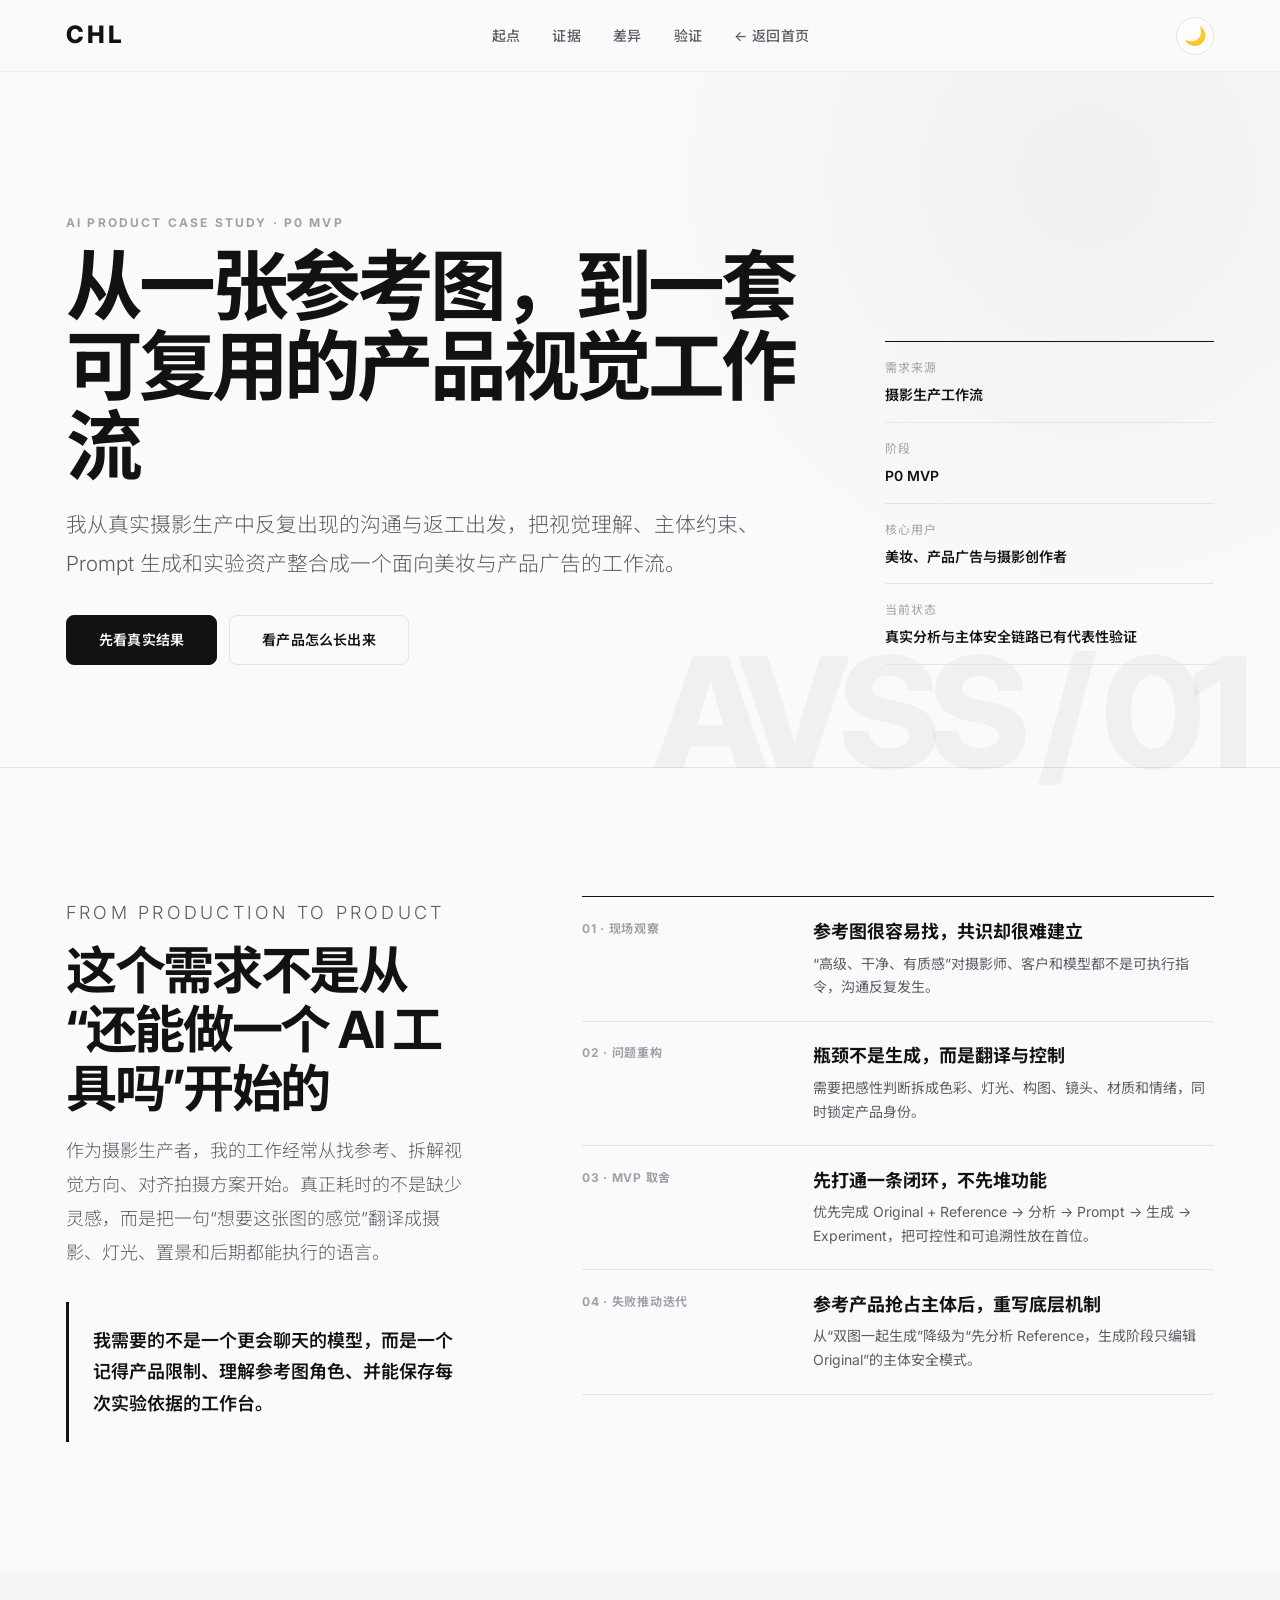
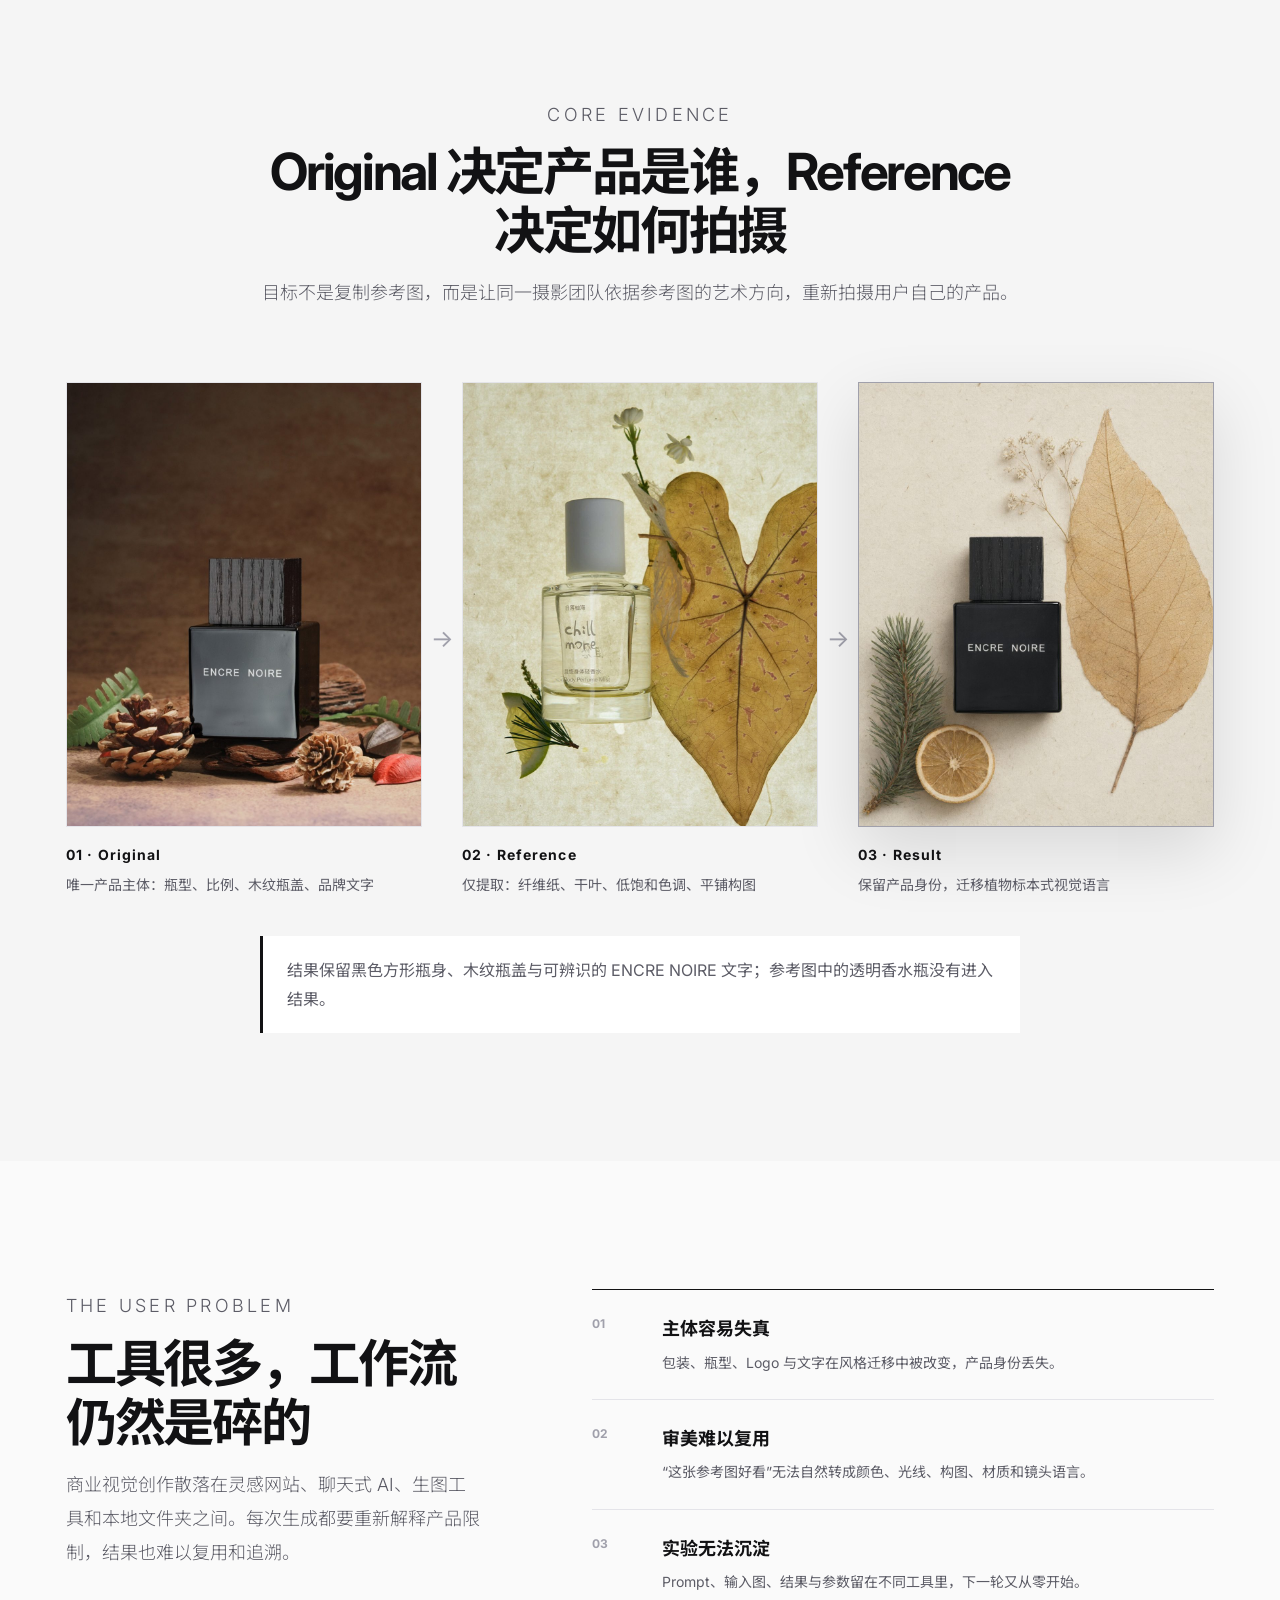
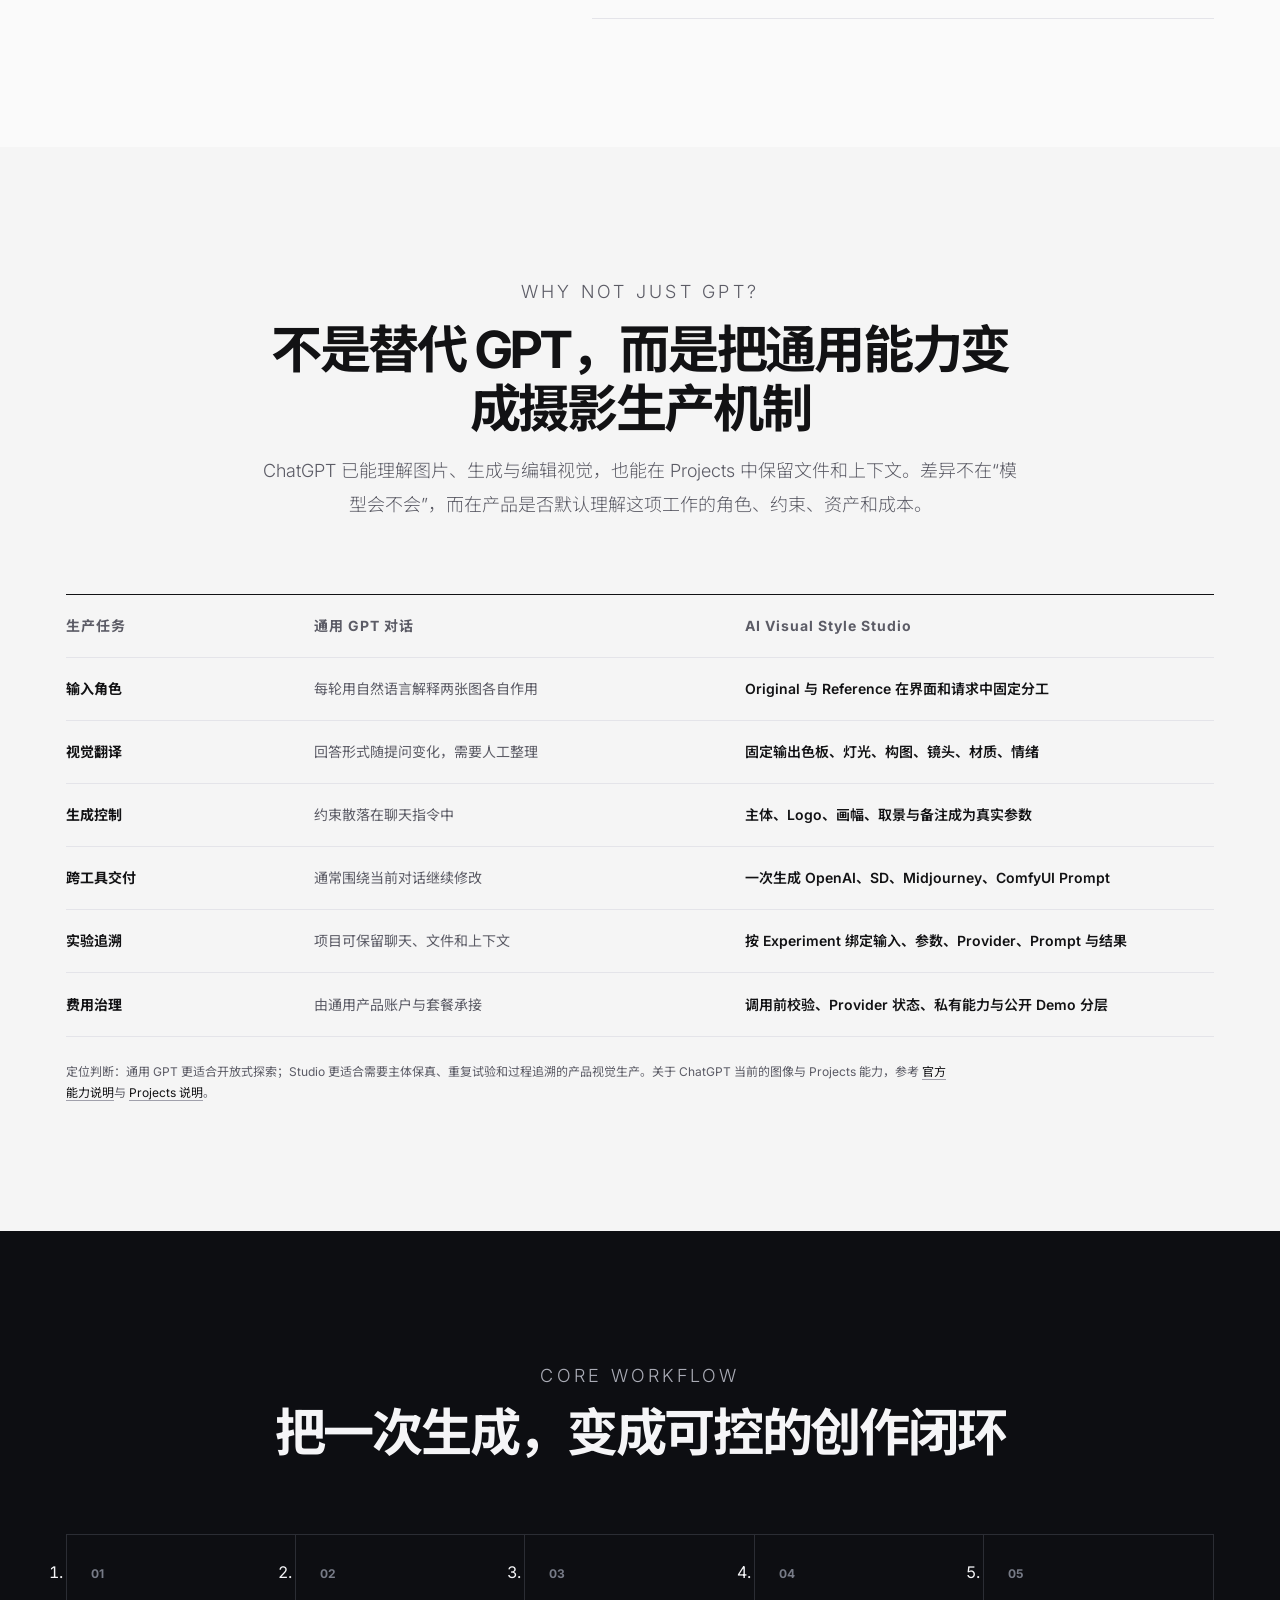
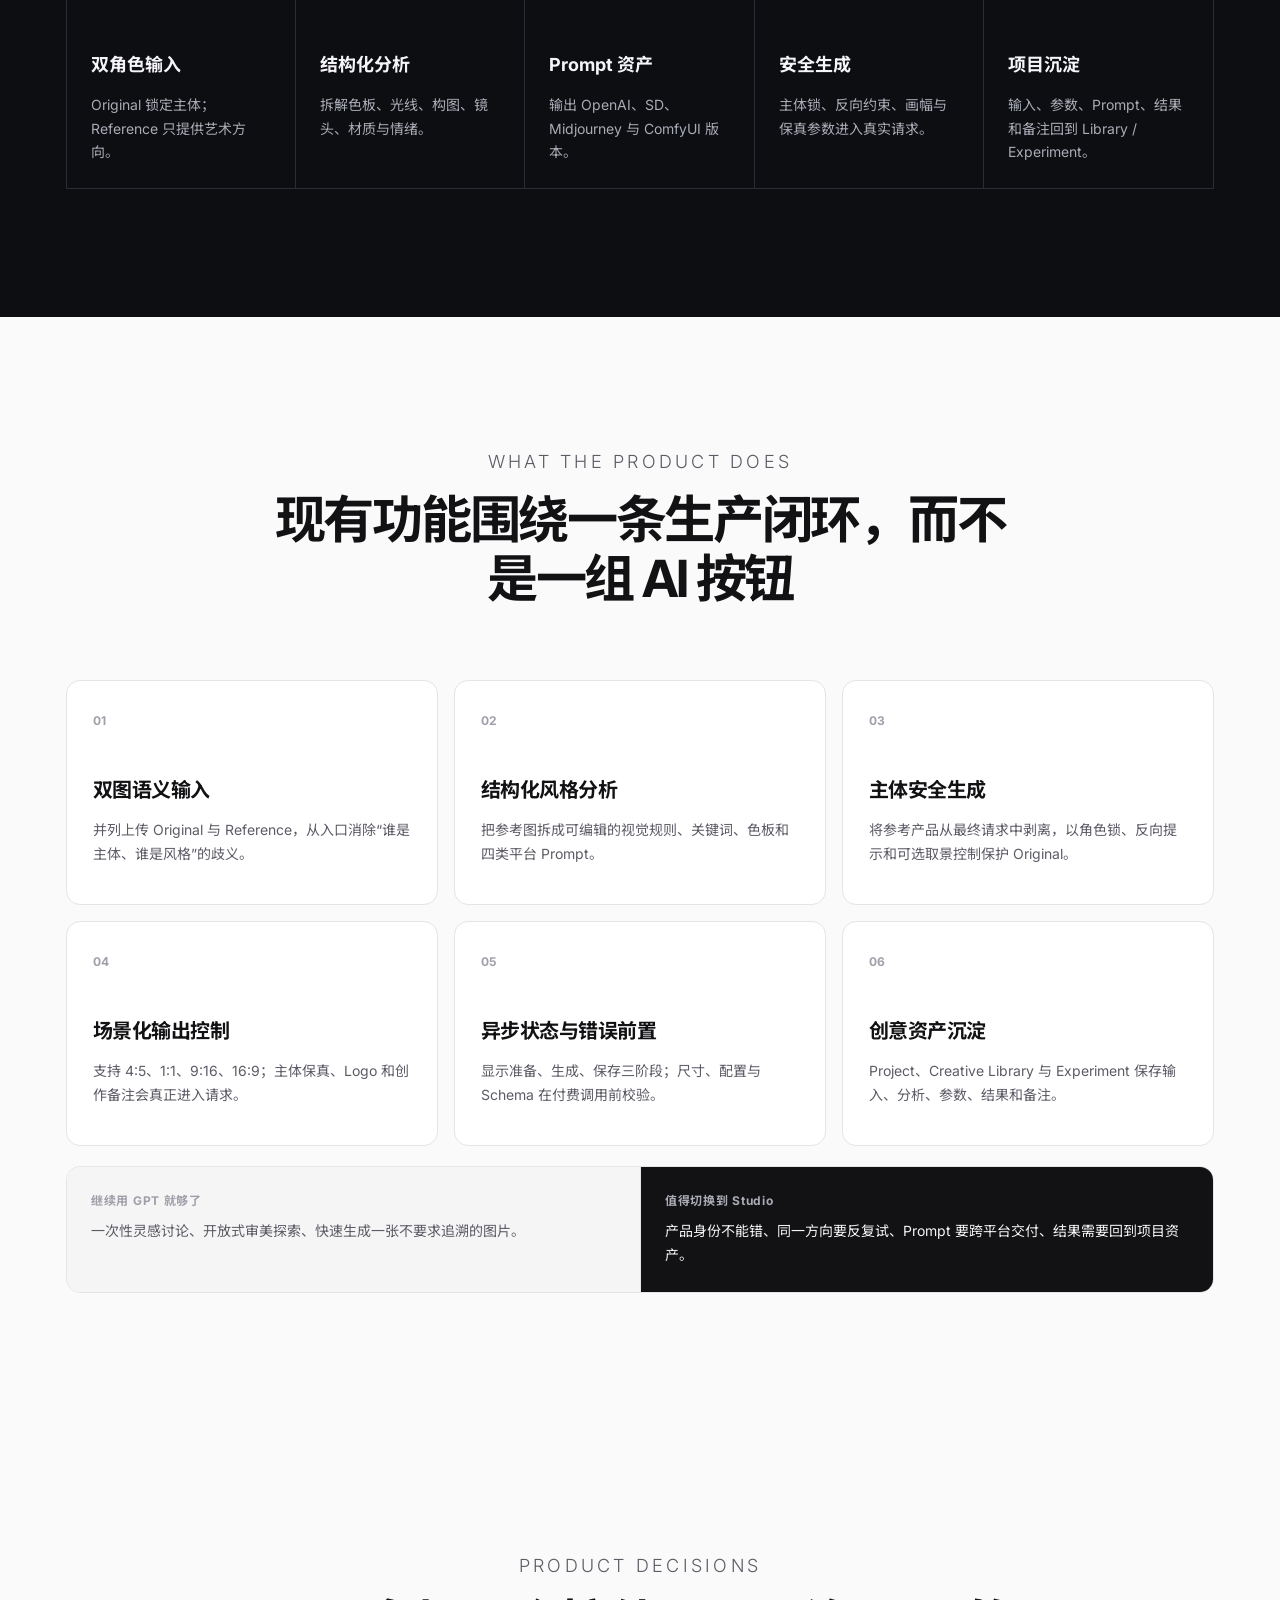
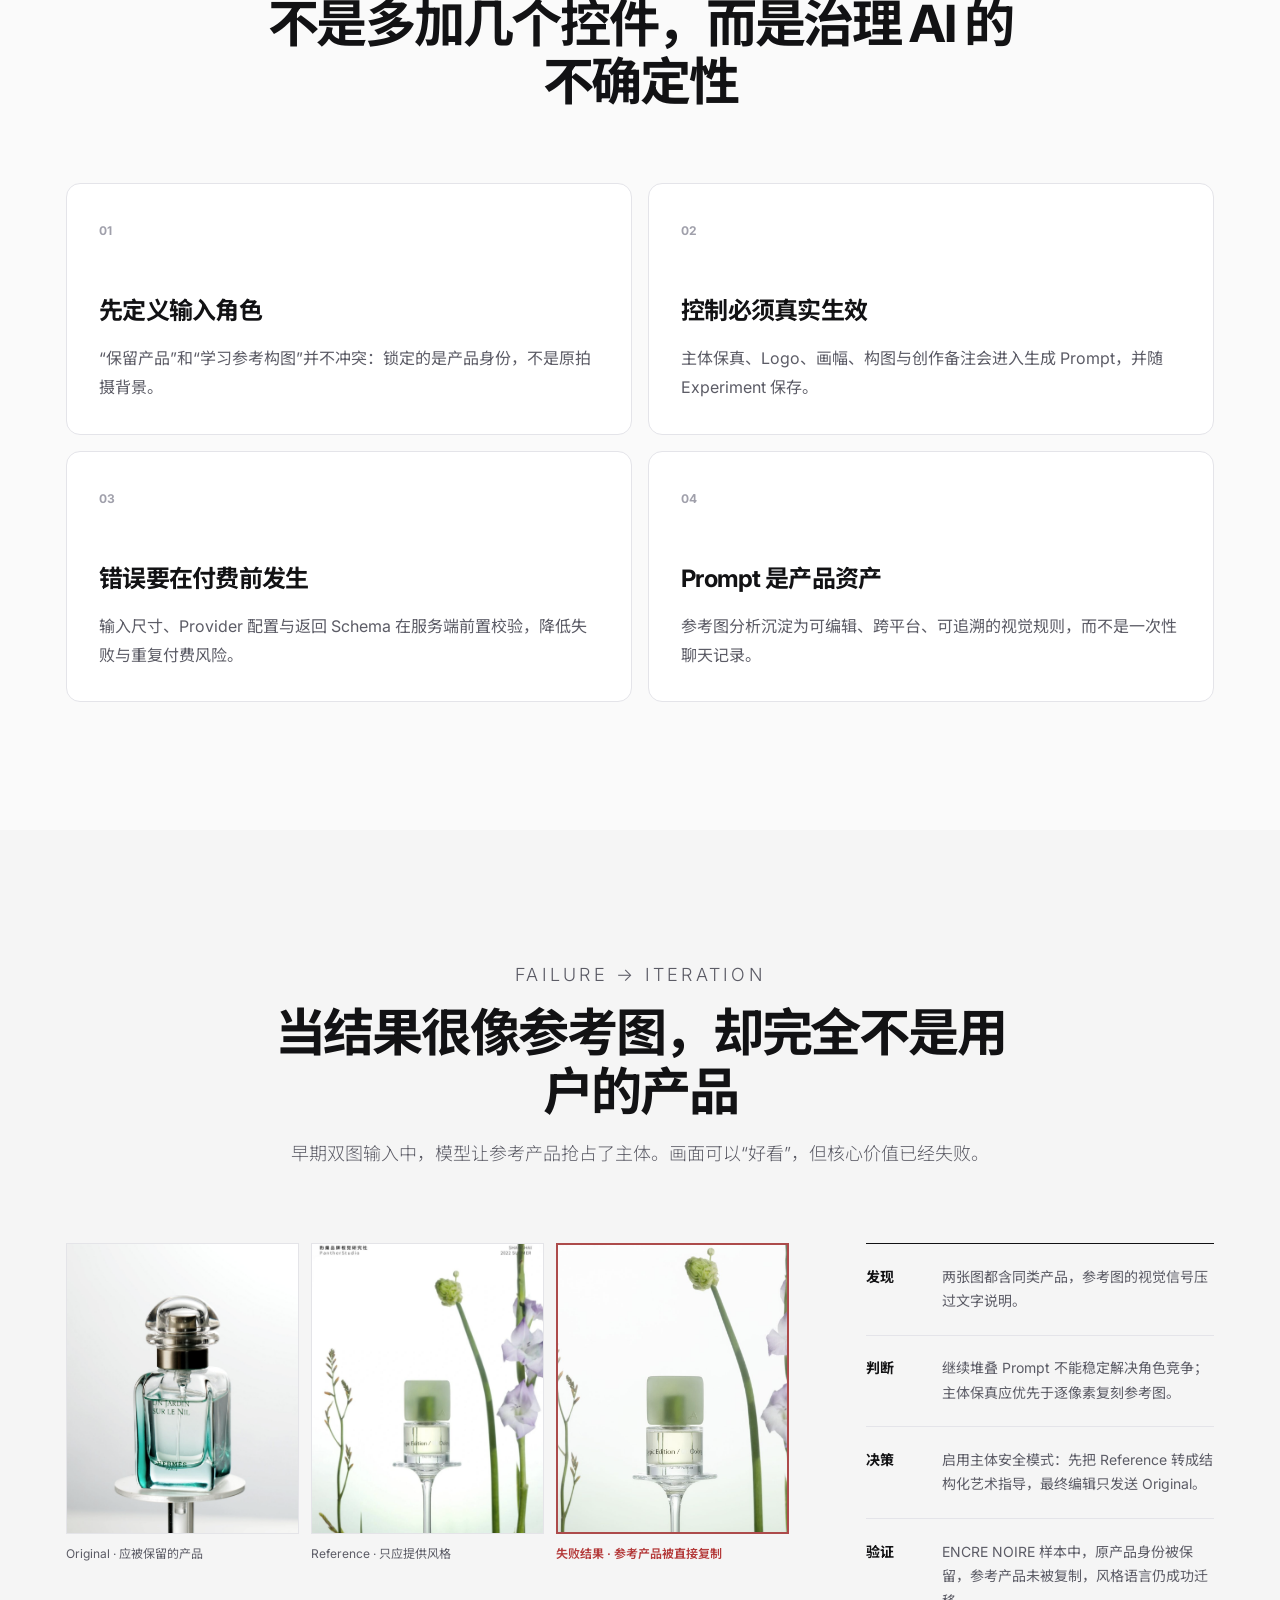
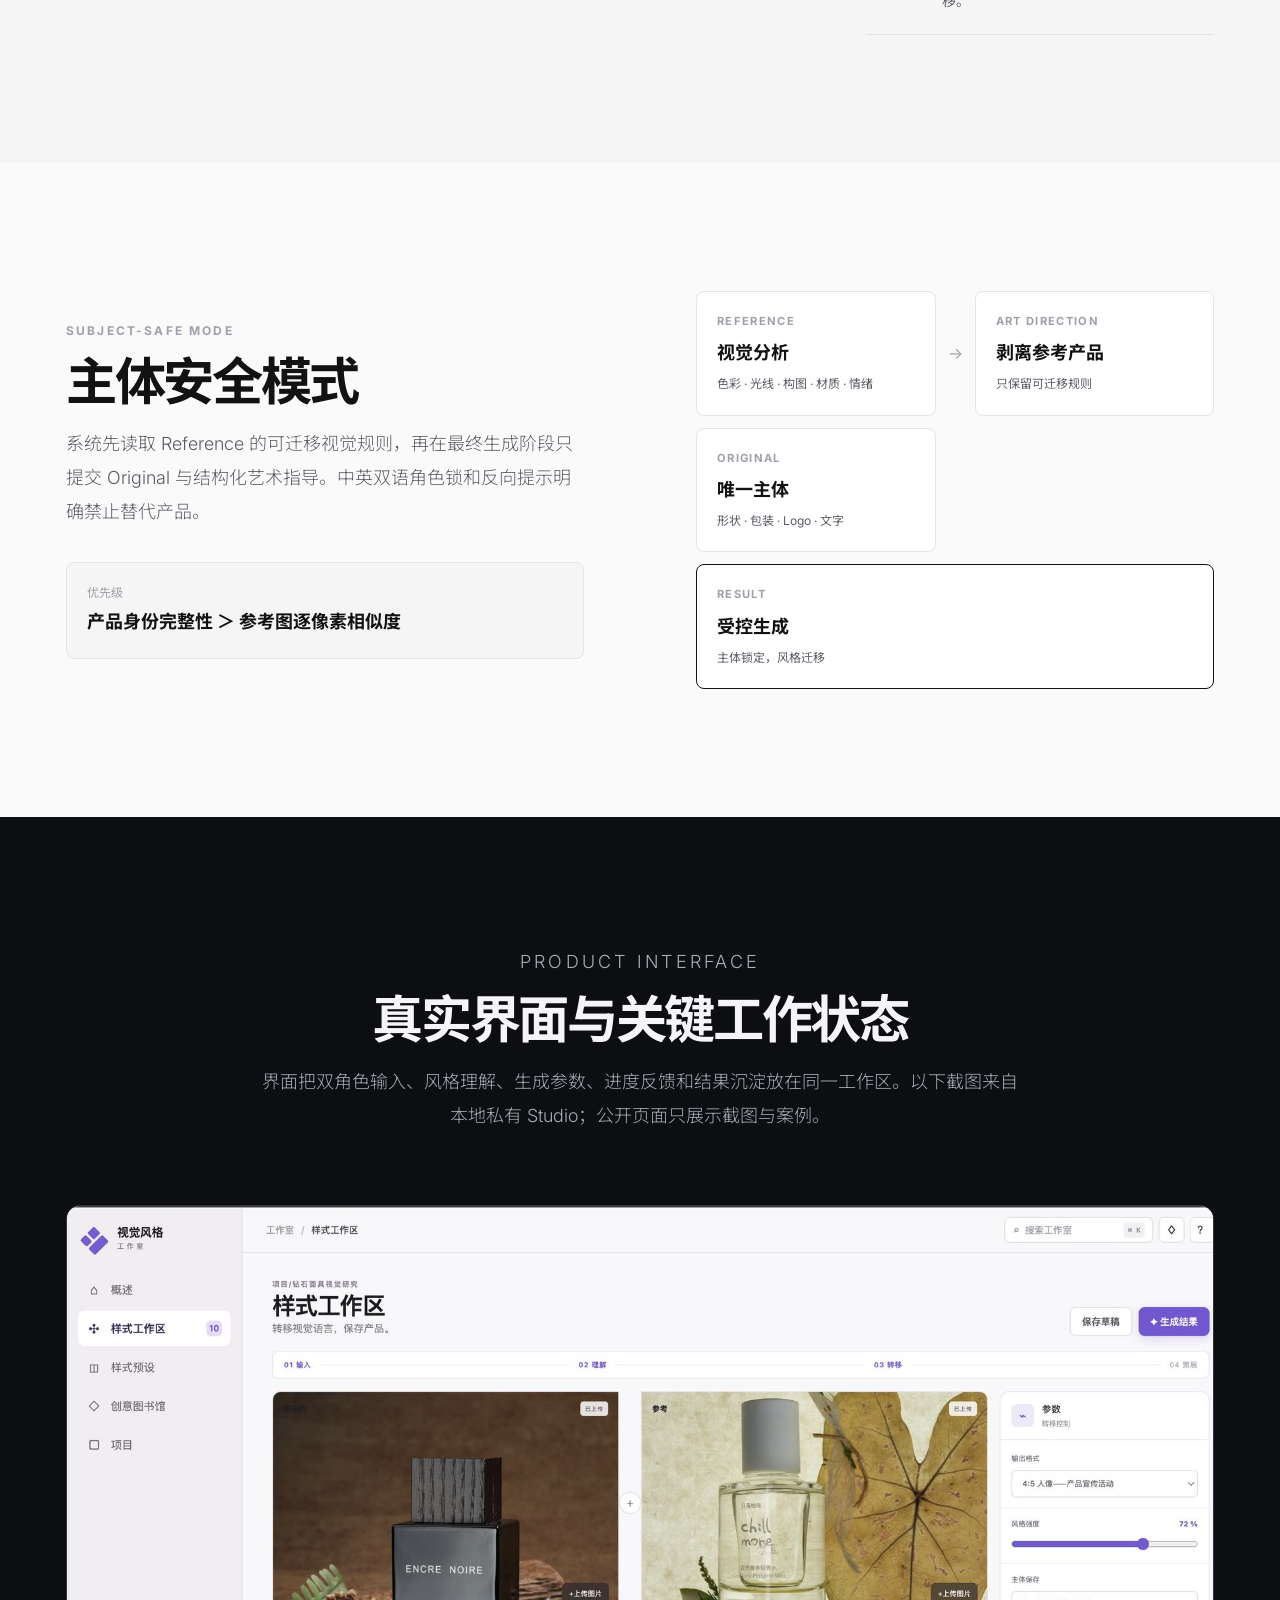
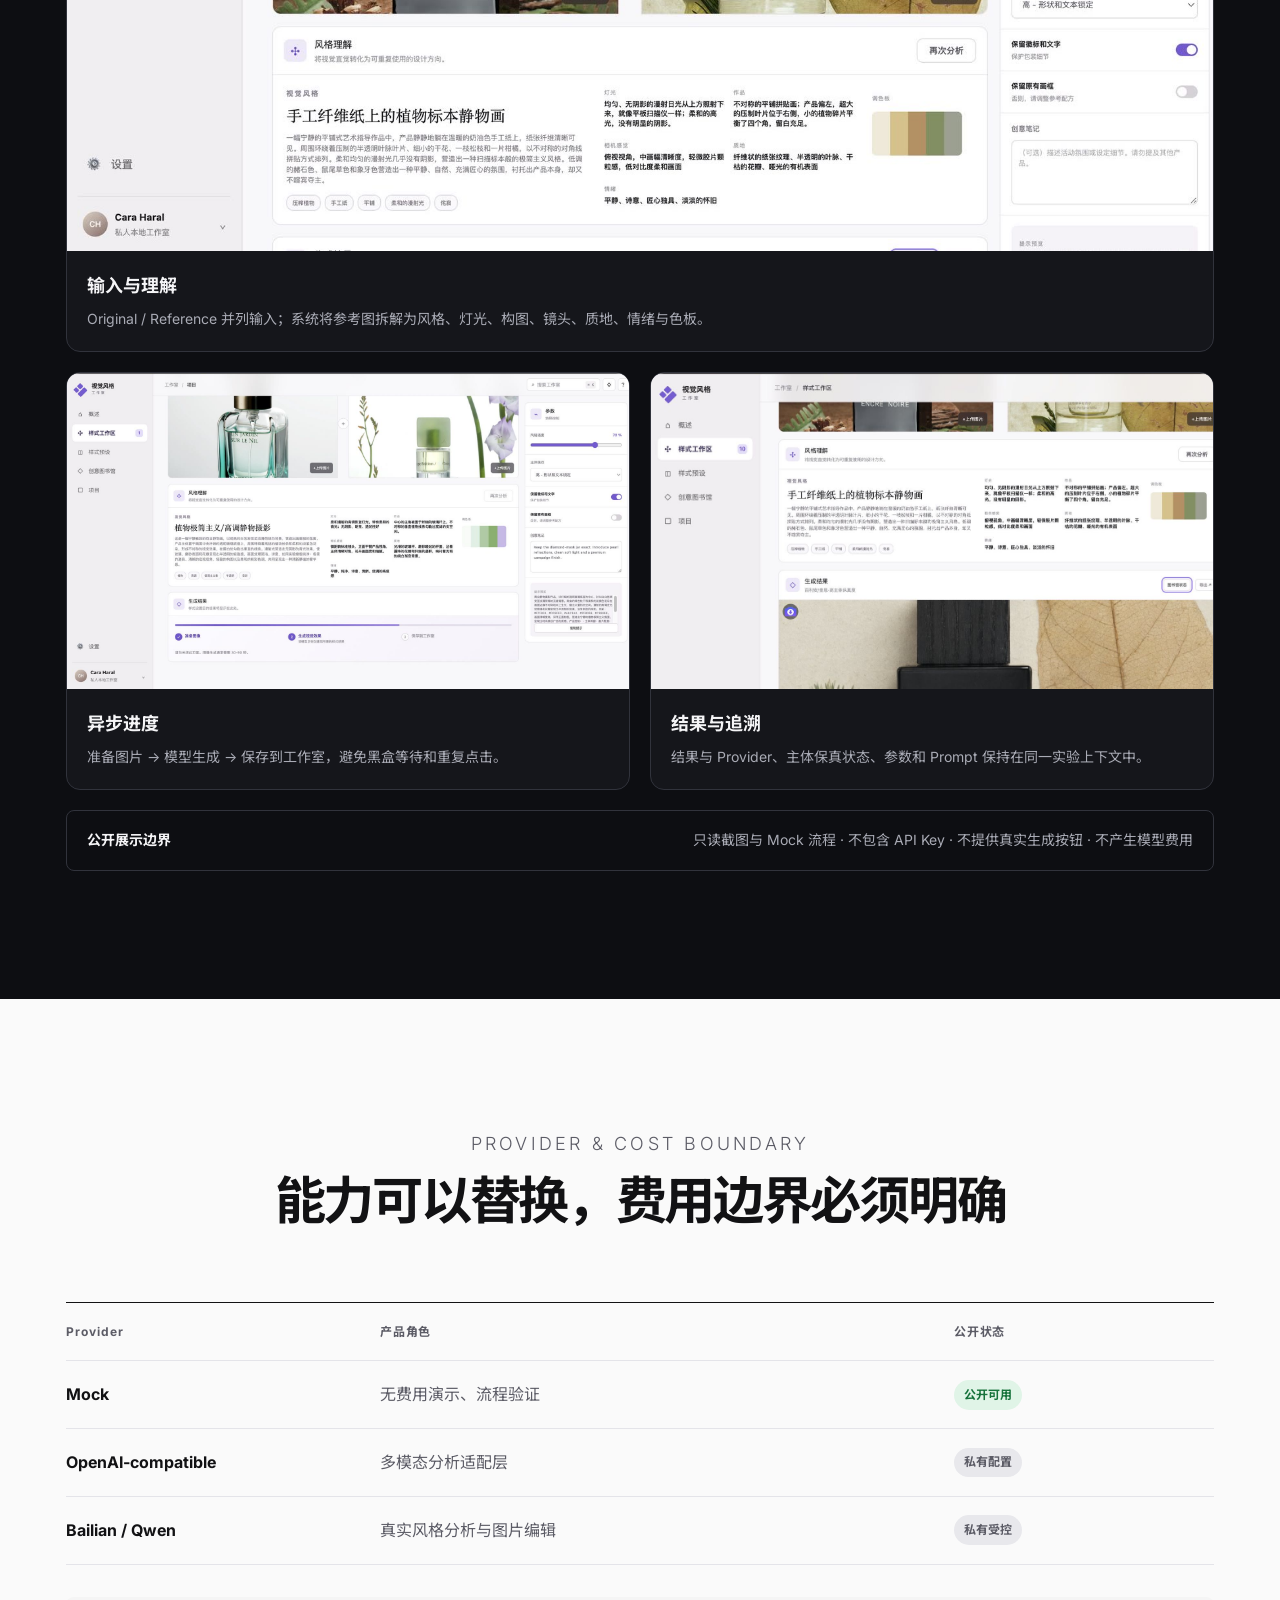
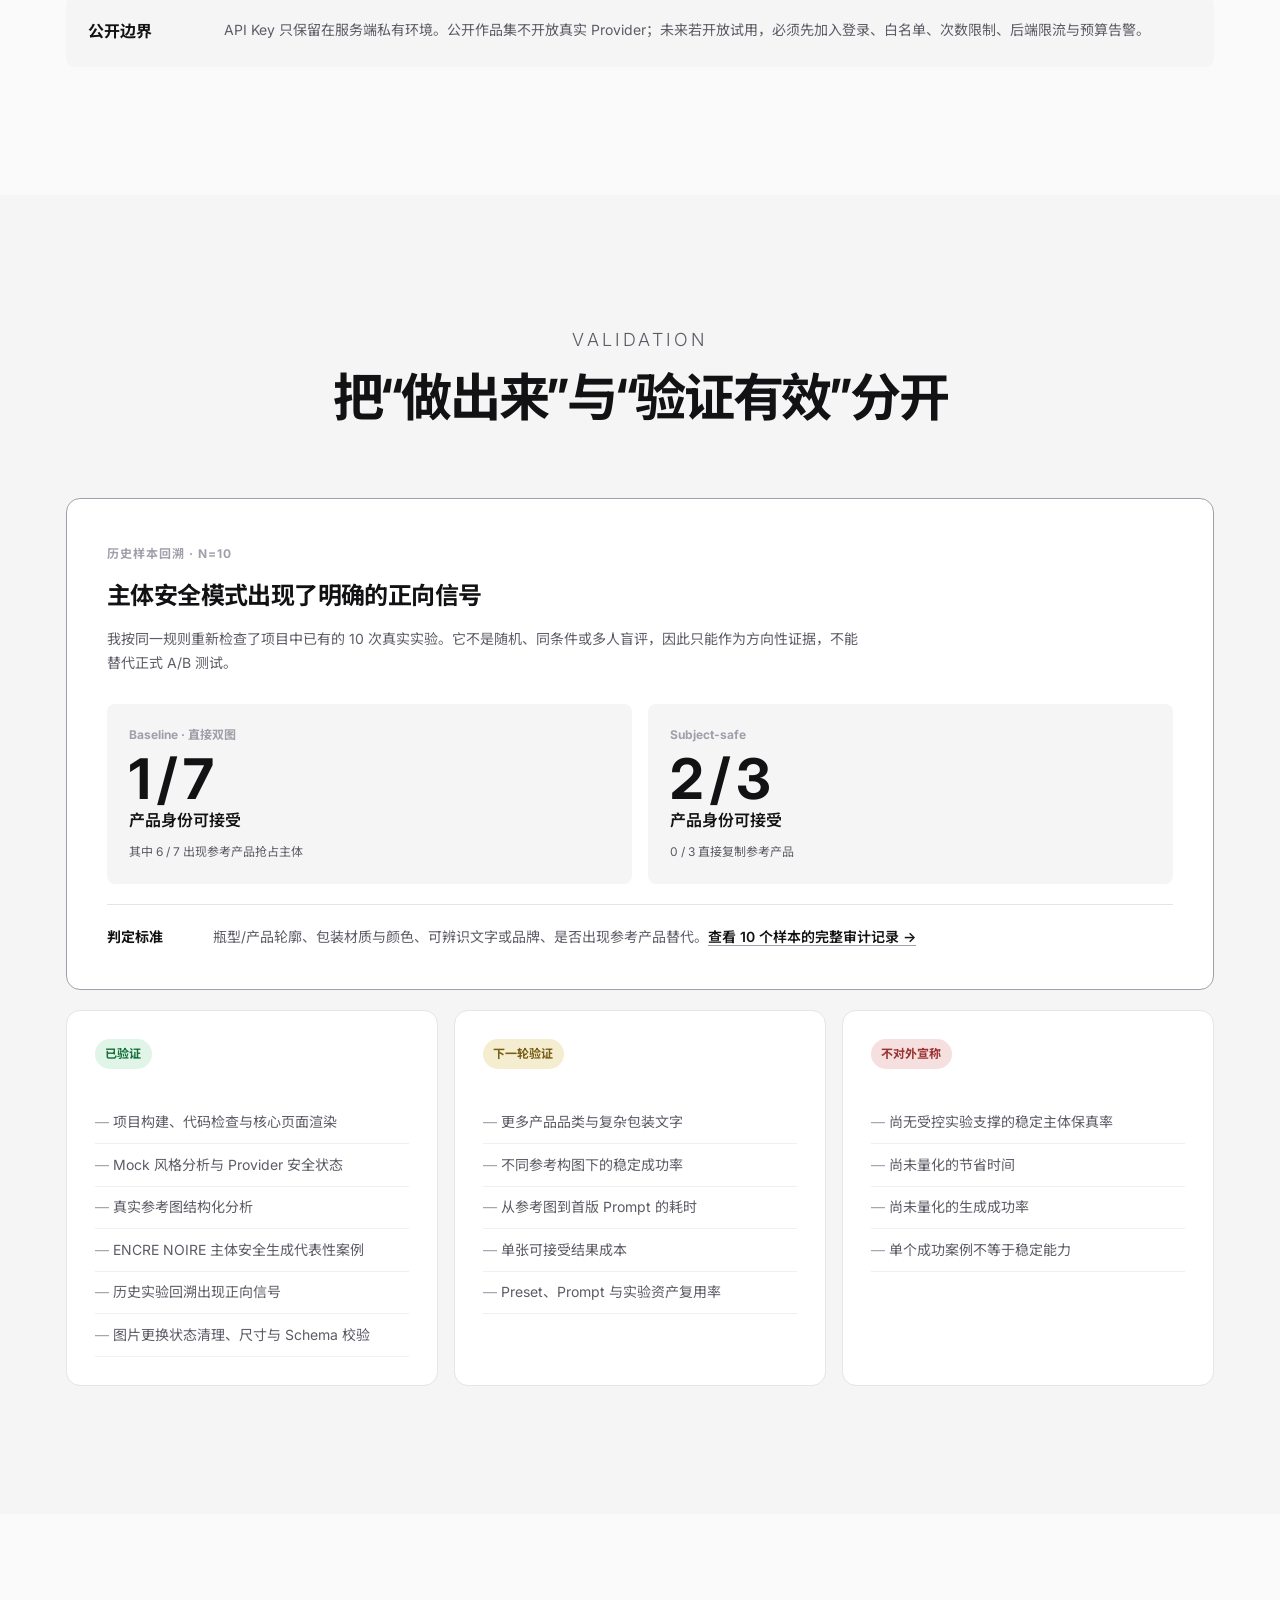
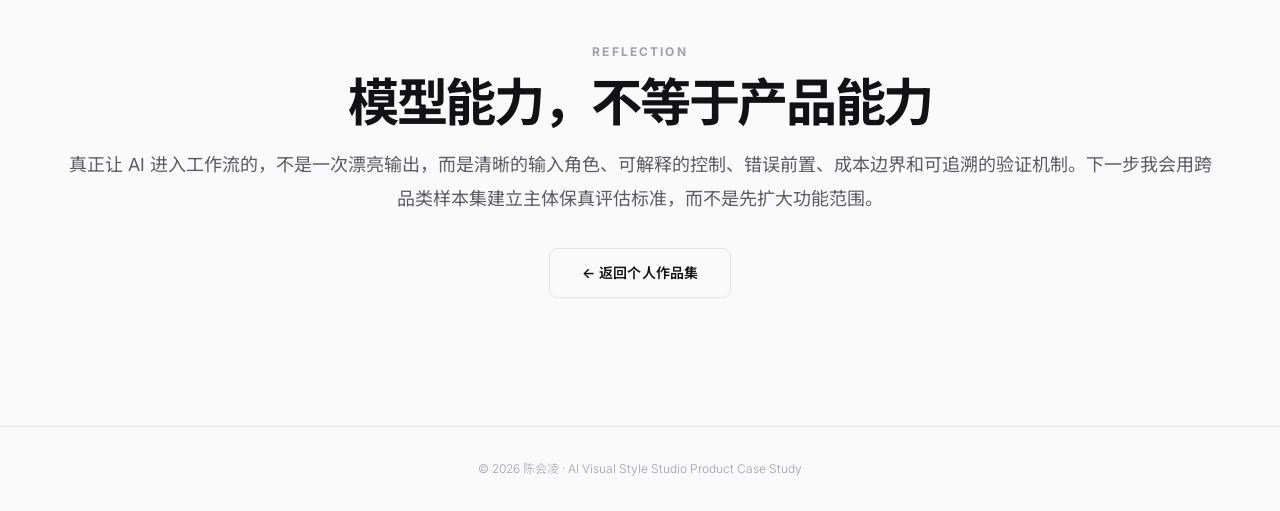
==== ai-visual-style-studio/index.html @ d554b6f3 "添加 AI Visual Style Studio 产品案例" ====
<!DOCTYPE html>
<html lang="zh-CN">
<head>
  <meta charset="UTF-8">
  <meta name="viewport" content="width=device-width, initial-scale=1.0">
  <meta name="description" content="AI Visual Style Studio 产品 Case Study：将参考图灵感转化为可控、可复用的商业产品视觉工作流。">
  <meta name="author" content="陈会凌">
  <meta property="og:title" content="AI Visual Style Studio｜产品 Case Study">
  <meta property="og:description" content="从真实失败样本出发，设计主体安全、Provider 适配与成本可控的 AI 商业视觉工作流。">
  <meta property="og:type" content="article">
  <title>AI Visual Style Studio｜产品 Case Study</title>
  <link rel="preconnect" href="https://fonts.googleapis.com">
  <link rel="preconnect" href="https://fonts.gstatic.com" crossorigin>
  <link href="https://fonts.googleapis.com/css2?family=Inter:wght@300;400;500;600;700;800&family=Noto+Sans+SC:wght@300;400;500;700&display=swap" rel="stylesheet">
  <link rel="stylesheet" href="../css/style.css">
  <link rel="stylesheet" href="../css/case-study.css">
</head>
<body class="case-page">
  <header class="header" id="header">
    <nav class="nav container">
      <a href="https://caraharal.github.io/portfolio/" class="nav__logo" aria-label="返回线上作品集首页">CHL</a>
      <ul class="nav__links case-nav__links" id="nav-links">
        <li><a href="#origin" class="nav__link">起点</a></li>
        <li><a href="#evidence" class="nav__link">证据</a></li>
        <li><a href="#positioning" class="nav__link">差异</a></li>
        <li><a href="#validation" class="nav__link">验证</a></li>
        <li><a href="https://caraharal.github.io/portfolio/" class="nav__link">← 返回首页</a></li>
      </ul>
      <div class="nav__actions">
        <button class="theme-toggle" id="theme-toggle" aria-label="切换暗色模式" title="切换主题">
          <span class="theme-toggle__icon theme-toggle__icon--sun">☀️</span>
          <span class="theme-toggle__icon theme-toggle__icon--moon">🌙</span>
        </button>
        <button class="nav__hamburger" id="hamburger" aria-label="菜单" aria-expanded="false">
          <span class="nav__hamburger-bar"></span>
          <span class="nav__hamburger-bar"></span>
          <span class="nav__hamburger-bar"></span>
        </button>
      </div>
    </nav>
  </header>

  <main>
    <section class="case-hero" id="overview">
      <div class="container case-hero__grid">
        <div class="case-hero__copy">
          <p class="case-eyebrow">AI PRODUCT CASE STUDY · P0 MVP</p>
          <h1>从一张参考图，到一套可复用的产品视觉工作流</h1>
          <p class="case-hero__lead">我从真实摄影生产中反复出现的沟通与返工出发，把视觉理解、主体约束、Prompt 生成和实验资产整合成一个面向美妆与产品广告的工作流。</p>
          <div class="case-hero__actions">
            <a class="btn btn--primary" href="#evidence">先看真实结果</a>
            <a class="btn btn--outline" href="#origin">看产品怎么长出来</a>
          </div>
        </div>
        <aside class="case-meta" aria-label="项目概览">
          <div><span>需求来源</span><strong>摄影生产工作流</strong></div>
          <div><span>阶段</span><strong>P0 MVP</strong></div>
          <div><span>核心用户</span><strong>美妆、产品广告与摄影创作者</strong></div>
          <div><span>当前状态</span><strong>真实分析与主体安全链路已有代表性验证</strong></div>
        </aside>
      </div>
    </section>

    <section class="case-section" id="origin">
      <div class="container origin-layout">
        <div class="case-heading case-heading--left">
          <p class="case-eyebrow">FROM PRODUCTION TO PRODUCT</p>
          <h2>这个需求不是从“还能做一个 AI 工具吗”开始的</h2>
          <p>作为摄影生产者，我的工作经常从找参考、拆解视觉方向、对齐拍摄方案开始。真正耗时的不是缺少灵感，而是把一句“想要这张图的感觉”翻译成摄影、灯光、置景和后期都能执行的语言。</p>
          <blockquote>我需要的不是一个更会聊天的模型，而是一个记得产品限制、理解参考图角色、并能保存每次实验依据的工作台。</blockquote>
        </div>
        <ol class="origin-path" aria-label="从摄影生产问题到产品方案的决策路径">
          <li><span>01 · 现场观察</span><h3>参考图很容易找，共识却很难建立</h3><p>“高级、干净、有质感”对摄影师、客户和模型都不是可执行指令，沟通反复发生。</p></li>
          <li><span>02 · 问题重构</span><h3>瓶颈不是生成，而是翻译与控制</h3><p>需要把感性判断拆成色彩、灯光、构图、镜头、材质和情绪，同时锁定产品身份。</p></li>
          <li><span>03 · MVP 取舍</span><h3>先打通一条闭环，不先堆功能</h3><p>优先完成 Original + Reference → 分析 → Prompt → 生成 → Experiment，把可控性和可追溯性放在首位。</p></li>
          <li><span>04 · 失败推动迭代</span><h3>参考产品抢占主体后，重写底层机制</h3><p>从“双图一起生成”降级为“先分析 Reference，生成阶段只编辑 Original”的主体安全模式。</p></li>
        </ol>
      </div>
    </section>

    <section class="case-section case-section--paper" id="evidence">
      <div class="container">
        <div class="case-heading">
          <p class="case-eyebrow">CORE EVIDENCE</p>
          <h2>Original 决定产品是谁，Reference 决定如何拍摄</h2>
          <p>目标不是复制参考图，而是让同一摄影团队依据参考图的艺术方向，重新拍摄用户自己的产品。</p>
        </div>
        <div class="triptych" aria-label="ENCRE NOIRE 风格迁移三联对比">
          <figure class="triptych__item">
            <div class="triptych__image"><img src="../assets/images/case-study/encre-original.jpg" alt="Original：黑色方形 ENCRE NOIRE 香水瓶原始产品图"></div>
            <figcaption><b>01 · Original</b><span>唯一产品主体：瓶型、比例、木纹瓶盖、品牌文字</span></figcaption>
          </figure>
          <div class="triptych__arrow" aria-hidden="true">→</div>
          <figure class="triptych__item">
            <div class="triptych__image"><img src="../assets/images/case-study/encre-reference.jpg" alt="Reference：透明香水瓶与干叶组成的植物标本式参考图"></div>
            <figcaption><b>02 · Reference</b><span>仅提取：纤维纸、干叶、低饱和色调、平铺构图</span></figcaption>
          </figure>
          <div class="triptych__arrow" aria-hidden="true">→</div>
          <figure class="triptych__item triptych__item--result">
            <div class="triptych__image"><img src="../assets/images/case-study/encre-result.jpg" alt="Result：保留 ENCRE NOIRE 产品身份的植物标本风格结果"></div>
            <figcaption><b>03 · Result</b><span>保留产品身份，迁移植物标本式视觉语言</span></figcaption>
          </figure>
        </div>
        <p class="evidence-caption">结果保留黑色方形瓶身、木纹瓶盖与可辨识的 ENCRE NOIRE 文字；参考图中的透明香水瓶没有进入结果。</p>
      </div>
    </section>

    <section class="case-section" id="problem">
      <div class="container case-two-col">
        <div class="case-heading case-heading--left">
          <p class="case-eyebrow">THE USER PROBLEM</p>
          <h2>工具很多，工作流仍然是碎的</h2>
          <p>商业视觉创作散落在灵感网站、聊天式 AI、生图工具和本地文件夹之间。每次生成都要重新解释产品限制，结果也难以复用和追溯。</p>
        </div>
        <div class="problem-list">
          <article><span>01</span><div><h3>主体容易失真</h3><p>包装、瓶型、Logo 与文字在风格迁移中被改变，产品身份丢失。</p></div></article>
          <article><span>02</span><div><h3>审美难以复用</h3><p>“这张参考图好看”无法自然转成颜色、光线、构图、材质和镜头语言。</p></div></article>
          <article><span>03</span><div><h3>实验无法沉淀</h3><p>Prompt、输入图、结果与参数留在不同工具里，下一轮又从零开始。</p></div></article>
        </div>
      </div>
    </section>

    <section class="case-section case-section--paper" id="positioning">
      <div class="container">
        <div class="case-heading">
          <p class="case-eyebrow">WHY NOT JUST GPT?</p>
          <h2>不是替代 GPT，而是把通用能力变成摄影生产机制</h2>
          <p>ChatGPT 已能理解图片、生成与编辑视觉，也能在 Projects 中保留文件和上下文。差异不在“模型会不会”，而在产品是否默认理解这项工作的角色、约束、资产和成本。</p>
        </div>
        <div class="compare-table" role="table" aria-label="通用 GPT 与 AI Visual Style Studio 的工作流差异">
          <div class="compare-row compare-row--head" role="row"><span>生产任务</span><span>通用 GPT 对话</span><span>AI Visual Style Studio</span></div>
          <div class="compare-row" role="row"><strong>输入角色</strong><span>每轮用自然语言解释两张图各自作用</span><b>Original 与 Reference 在界面和请求中固定分工</b></div>
          <div class="compare-row" role="row"><strong>视觉翻译</strong><span>回答形式随提问变化，需要人工整理</span><b>固定输出色板、灯光、构图、镜头、材质、情绪</b></div>
          <div class="compare-row" role="row"><strong>生成控制</strong><span>约束散落在聊天指令中</span><b>主体、Logo、画幅、取景与备注成为真实参数</b></div>
          <div class="compare-row" role="row"><strong>跨工具交付</strong><span>通常围绕当前对话继续修改</span><b>一次生成 OpenAI、SD、Midjourney、ComfyUI Prompt</b></div>
          <div class="compare-row" role="row"><strong>实验追溯</strong><span>项目可保留聊天、文件和上下文</span><b>按 Experiment 绑定输入、参数、Provider、Prompt 与结果</b></div>
          <div class="compare-row" role="row"><strong>费用治理</strong><span>由通用产品账户与套餐承接</span><b>调用前校验、Provider 状态、私有能力与公开 Demo 分层</b></div>
        </div>
        <p class="compare-note">定位判断：通用 GPT 更适合开放式探索；Studio 更适合需要主体保真、重复试验和过程追溯的产品视觉生产。关于 ChatGPT 当前的图像与 Projects 能力，参考 <a href="https://help.openai.com/en/articles/9260256" target="_blank" rel="noopener noreferrer">官方能力说明</a>与 <a href="https://help.openai.com/en/articles/10169521-projects-in-chatgpt" target="_blank" rel="noopener noreferrer">Projects 说明</a>。</p>
      </div>
    </section>

    <section class="case-section case-section--dark" id="workflow">
      <div class="container">
        <div class="case-heading case-heading--light">
          <p class="case-eyebrow">CORE WORKFLOW</p>
          <h2>把一次生成，变成可控的创作闭环</h2>
        </div>
        <ol class="workflow" aria-label="核心产品工作流">
          <li><span>01</span><h3>双角色输入</h3><p>Original 锁定主体；Reference 只提供艺术方向。</p></li>
          <li><span>02</span><h3>结构化分析</h3><p>拆解色板、光线、构图、镜头、材质与情绪。</p></li>
          <li><span>03</span><h3>Prompt 资产</h3><p>输出 OpenAI、SD、Midjourney 与 ComfyUI 版本。</p></li>
          <li><span>04</span><h3>安全生成</h3><p>主体锁、反向约束、画幅与保真参数进入真实请求。</p></li>
          <li><span>05</span><h3>项目沉淀</h3><p>输入、参数、Prompt、结果和备注回到 Library / Experiment。</p></li>
        </ol>
      </div>
    </section>

    <section class="case-section" id="capabilities">
      <div class="container">
        <div class="case-heading">
          <p class="case-eyebrow">WHAT THE PRODUCT DOES</p>
          <h2>现有功能围绕一条生产闭环，而不是一组 AI 按钮</h2>
        </div>
        <div class="capability-grid">
          <article><span>01</span><h3>双图语义输入</h3><p>并列上传 Original 与 Reference，从入口消除“谁是主体、谁是风格”的歧义。</p></article>
          <article><span>02</span><h3>结构化风格分析</h3><p>把参考图拆成可编辑的视觉规则、关键词、色板和四类平台 Prompt。</p></article>
          <article><span>03</span><h3>主体安全生成</h3><p>将参考产品从最终请求中剥离，以角色锁、反向提示和可选取景控制保护 Original。</p></article>
          <article><span>04</span><h3>场景化输出控制</h3><p>支持 4:5、1:1、9:16、16:9；主体保真、Logo 和创作备注会真正进入请求。</p></article>
          <article><span>05</span><h3>异步状态与错误前置</h3><p>显示准备、生成、保存三阶段；尺寸、配置与 Schema 在付费调用前校验。</p></article>
          <article><span>06</span><h3>创意资产沉淀</h3><p>Project、Creative Library 与 Experiment 保存输入、分析、参数、结果和备注。</p></article>
        </div>
        <div class="switch-logic">
          <div><span>继续用 GPT 就够了</span><p>一次性灵感讨论、开放式审美探索、快速生成一张不要求追溯的图片。</p></div>
          <div class="switch-logic__focus"><span>值得切换到 Studio</span><p>产品身份不能错、同一方向要反复试、Prompt 要跨平台交付、结果需要回到项目资产。</p></div>
        </div>
      </div>
    </section>

    <section class="case-section" id="decisions">
      <div class="container">
        <div class="case-heading">
          <p class="case-eyebrow">PRODUCT DECISIONS</p>
          <h2>不是多加几个控件，而是治理 AI 的不确定性</h2>
        </div>
        <div class="decision-grid">
          <article><span class="decision-number">01</span><h3>先定义输入角色</h3><p>“保留产品”和“学习参考构图”并不冲突：锁定的是产品身份，不是原拍摄背景。</p></article>
          <article><span class="decision-number">02</span><h3>控制必须真实生效</h3><p>主体保真、Logo、画幅、构图与创作备注会进入生成 Prompt，并随 Experiment 保存。</p></article>
          <article><span class="decision-number">03</span><h3>错误要在付费前发生</h3><p>输入尺寸、Provider 配置与返回 Schema 在服务端前置校验，降低失败与重复付费风险。</p></article>
          <article><span class="decision-number">04</span><h3>Prompt 是产品资产</h3><p>参考图分析沉淀为可编辑、跨平台、可追溯的视觉规则，而不是一次性聊天记录。</p></article>
        </div>
      </div>
    </section>

    <section class="case-section case-section--paper" id="iteration">
      <div class="container">
        <div class="case-heading">
          <p class="case-eyebrow">FAILURE → ITERATION</p>
          <h2>当结果很像参考图，却完全不是用户的产品</h2>
          <p>早期双图输入中，模型让参考产品抢占了主体。画面可以“好看”，但核心价值已经失败。</p>
        </div>
        <div class="failure-layout">
          <div class="failure-visuals">
            <figure><img src="../assets/images/case-study/failure-original.jpg" alt="失败案例的 Original：爱马仕香水原图"><figcaption>Original · 应被保留的产品</figcaption></figure>
            <figure><img src="../assets/images/case-study/failure-reference.jpg" alt="失败案例的 Reference：绿色香水与花卉参考图"><figcaption>Reference · 只应提供风格</figcaption></figure>
            <figure class="failure-result"><img src="../assets/images/case-study/failure-result.jpg" alt="失败结果：模型直接复制了参考图中的绿色香水"><figcaption>失败结果 · 参考产品被直接复制</figcaption></figure>
          </div>
          <ol class="iteration-log">
            <li><span>发现</span><p>两张图都含同类产品，参考图的视觉信号压过文字说明。</p></li>
            <li><span>判断</span><p>继续堆叠 Prompt 不能稳定解决角色竞争；主体保真应优先于逐像素复刻参考图。</p></li>
            <li><span>决策</span><p>启用主体安全模式：先把 Reference 转成结构化艺术指导，最终编辑只发送 Original。</p></li>
            <li><span>验证</span><p>ENCRE NOIRE 样本中，原产品身份被保留，参考产品未被复制，风格语言仍成功迁移。</p></li>
          </ol>
        </div>
      </div>
    </section>

    <section class="case-section" id="safety">
      <div class="container case-two-col case-two-col--balanced">
        <div>
          <p class="case-eyebrow">SUBJECT-SAFE MODE</p>
          <h2 class="case-inline-title">主体安全模式</h2>
          <p class="case-copy">系统先读取 Reference 的可迁移视觉规则，再在最终生成阶段只提交 Original 与结构化艺术指导。中英双语角色锁和反向提示明确禁止替代产品。</p>
          <div class="safety-principle"><span>优先级</span><strong>产品身份完整性 ＞ 参考图逐像素相似度</strong></div>
        </div>
        <div class="safe-flow" aria-label="主体安全模式流程">
          <div><small>REFERENCE</small><strong>视觉分析</strong><p>色彩 · 光线 · 构图 · 材质 · 情绪</p></div>
          <span>→</span>
          <div><small>ART DIRECTION</small><strong>剥离参考产品</strong><p>只保留可迁移规则</p></div>
          <span>＋</span>
          <div><small>ORIGINAL</small><strong>唯一主体</strong><p>形状 · 包装 · Logo · 文字</p></div>
          <span>↓</span>
          <div class="safe-flow__result"><small>RESULT</small><strong>受控生成</strong><p>主体锁定，风格迁移</p></div>
        </div>
      </div>
    </section>

    <section class="case-section case-section--dark" id="prototype">
      <div class="container">
        <div class="case-heading case-heading--light">
          <p class="case-eyebrow">PRODUCT INTERFACE</p>
          <h2>真实界面与关键工作状态</h2>
          <p>界面把双角色输入、风格理解、生成参数、进度反馈和结果沉淀放在同一工作区。以下截图来自本地私有 Studio；公开页面只展示截图与案例。</p>
        </div>
        <div class="interface-gallery">
          <figure class="interface-shot interface-shot--wide">
            <img src="../assets/images/case-study/interface/studio-workspace-input.jpg" alt="AI Visual Style Studio 样式工作区：ENCRE NOIRE 原图、参考图、风格分析和生成参数">
            <figcaption><b>输入与理解</b><span>Original / Reference 并列输入；系统将参考图拆解为风格、灯光、构图、镜头、质地、情绪与色板。</span></figcaption>
          </figure>
          <figure class="interface-shot">
            <img src="../assets/images/case-study/interface/studio-generation-progress.jpg" alt="AI Visual Style Studio 三阶段生成进度界面">
            <figcaption><b>异步进度</b><span>准备图片 → 模型生成 → 保存到工作室，避免黑盒等待和重复点击。</span></figcaption>
          </figure>
          <figure class="interface-shot">
            <img src="../assets/images/case-study/interface/studio-workspace-result.jpg" alt="AI Visual Style Studio ENCRE NOIRE 生成结果与参数界面">
            <figcaption><b>结果与追溯</b><span>结果与 Provider、主体保真状态、参数和 Prompt 保持在同一实验上下文中。</span></figcaption>
          </figure>
        </div>
        <div class="interface-boundary"><strong>公开展示边界</strong><span>只读截图与 Mock 流程 · 不包含 API Key · 不提供真实生成按钮 · 不产生模型费用</span></div>
      </div>
    </section>

    <section class="case-section" id="providers">
      <div class="container">
        <div class="case-heading">
          <p class="case-eyebrow">PROVIDER & COST BOUNDARY</p>
          <h2>能力可以替换，费用边界必须明确</h2>
        </div>
        <div class="provider-table" role="table" aria-label="Provider 架构与公开边界">
          <div class="provider-row provider-row--head" role="row"><span>Provider</span><span>产品角色</span><span>公开状态</span></div>
          <div class="provider-row" role="row"><strong>Mock</strong><span>无费用演示、流程验证</span><b class="status status--public">公开可用</b></div>
          <div class="provider-row" role="row"><strong>OpenAI-compatible</strong><span>多模态分析适配层</span><b class="status">私有配置</b></div>
          <div class="provider-row" role="row"><strong>Bailian / Qwen</strong><span>真实风格分析与图片编辑</span><b class="status">私有受控</b></div>
        </div>
        <div class="boundary-note"><span>公开边界</span><p>API Key 只保留在服务端私有环境。公开作品集不开放真实 Provider；未来若开放试用，必须先加入登录、白名单、次数限制、后端限流与预算告警。</p></div>
      </div>
    </section>

    <section class="case-section case-section--paper" id="validation">
      <div class="container">
        <div class="case-heading">
          <p class="case-eyebrow">VALIDATION</p>
          <h2>把“做出来”与“验证有效”分开</h2>
        </div>
        <div class="pilot-audit">
          <div class="pilot-audit__intro">
            <span>历史样本回溯 · N=10</span>
            <h3>主体安全模式出现了明确的正向信号</h3>
            <p>我按同一规则重新检查了项目中已有的 10 次真实实验。它不是随机、同条件或多人盲评，因此只能作为方向性证据，不能替代正式 A/B 测试。</p>
          </div>
          <div class="pilot-audit__metrics">
            <article><span>Baseline · 直接双图</span><strong>1 / 7</strong><p>产品身份可接受</p><small>其中 6 / 7 出现参考产品抢占主体</small></article>
            <article><span>Subject-safe</span><strong>2 / 3</strong><p>产品身份可接受</p><small>0 / 3 直接复制参考产品</small></article>
          </div>
          <div class="pilot-audit__rule"><b>判定标准</b><span>瓶型/产品轮廓、包装材质与颜色、可辨识文字或品牌、是否出现参考产品替代。<a href="../AI_VISUAL_STYLE_TEST_AUDIT.md">查看 10 个样本的完整审计记录 →</a></span></div>
        </div>
        <div class="validation-grid">
          <article class="validation-card validation-card--yes"><span>已验证</span><ul><li>项目构建、代码检查与核心页面渲染</li><li>Mock 风格分析与 Provider 安全状态</li><li>真实参考图结构化分析</li><li>ENCRE NOIRE 主体安全生成代表性案例</li><li>历史实验回溯出现正向信号</li><li>图片更换状态清理、尺寸与 Schema 校验</li></ul></article>
          <article class="validation-card validation-card--next"><span>下一轮验证</span><ul><li>更多产品品类与复杂包装文字</li><li>不同参考构图下的稳定成功率</li><li>从参考图到首版 Prompt 的耗时</li><li>单张可接受结果成本</li><li>Preset、Prompt 与实验资产复用率</li></ul></article>
          <article class="validation-card validation-card--no"><span>不对外宣称</span><ul><li>尚无受控实验支撑的稳定主体保真率</li><li>尚未量化的节省时间</li><li>尚未量化的生成成功率</li><li>单个成功案例不等于稳定能力</li></ul></article>
        </div>
      </div>
    </section>

    <section class="case-section case-reflection">
      <div class="container case-reflection__inner">
        <p class="case-eyebrow">REFLECTION</p>
        <h2>模型能力，不等于产品能力</h2>
        <p>真正让 AI 进入工作流的，不是一次漂亮输出，而是清晰的输入角色、可解释的控制、错误前置、成本边界和可追溯的验证机制。下一步我会用跨品类样本集建立主体保真评估标准，而不是先扩大功能范围。</p>
        <a class="btn btn--outline" href="https://caraharal.github.io/portfolio/">← 返回个人作品集</a>
      </div>
    </section>
  </main>

  <footer class="footer">
    <div class="container footer__content"><p class="footer__copy">&copy; 2026 陈会凌 · AI Visual Style Studio Product Case Study</p></div>
  </footer>
  <script src="../js/case-study.js"></script>
</body>
</html>
---- css/style.css ----
/* ============================================================
   Design Tokens
   ============================================================ */
:root {
  /* Colors — Light */
  --bg-primary:    #fafafa;
  --bg-secondary:  #f5f5f5;
  --bg-tertiary:   #e8e8ec;
  --text-primary:  #121214;
  --text-secondary:#5c5c66;
  --text-muted:    #a0a0ab;
  --accent:        #121214;
  --accent-hover:  #3d3d45;
  --accent-subtle: rgba(0,0,0,0.04);
  --border:        #e4e4e9;
  --border-light:  #f0f0f3;
  --card-bg:       #ffffff;
  --card-bg-hover: #fdfdfd;
  --header-bg:     rgba(250,250,250,0.72);
  --glass-bg:      rgba(255,255,255,0.6);
  --glass-border:  rgba(0,0,0,0.06);
  --shadow-xs:     0 1px 2px rgba(0,0,0,0.03);
  --shadow-sm:     0 2px 8px rgba(0,0,0,0.04);
  --shadow-md:     0 8px 30px rgba(0,0,0,0.06);
  --shadow-lg:     0 16px 50px rgba(0,0,0,0.09);
  --shadow-xl:     0 24px 64px rgba(0,0,0,0.12);
  --glow-accent:   0 0 0 1px rgba(0,0,0,0.04), 0 12px 36px rgba(0,0,0,0.07);

  /* Gradients */
  --gradient-hero: linear-gradient(180deg, rgba(0,0,0,0) 0%, rgba(0,0,0,0.02) 100%);
  --gradient-section: linear-gradient(180deg, rgba(0,0,0,0.015) 0%, rgba(0,0,0,0) 50%, rgba(0,0,0,0.01) 100%);
  --gradient-card: linear-gradient(135deg, rgba(0,0,0,0) 0%, rgba(0,0,0,0.015) 100%);

  /* Spacing */
  --spacing-xs: 0.5rem;
  --spacing-sm: 1rem;
  --spacing-md: 2rem;
  --spacing-lg: 4rem;
  --spacing-xl: 6rem;
  --spacing-2xl: 8rem;

  /* Typography */
  --font-sans: 'Inter', 'Noto Sans SC', system-ui, -apple-system, sans-serif;
  --fs-xs: 0.75rem;
  --fs-sm: 0.875rem;
  --fs-base: 1rem;
  --fs-md: 1.125rem;
  --fs-lg: 1.25rem;
  --fs-xl: 1.5rem;
  --fs-2xl: 2rem;
  --fs-3xl: 2.75rem;
  --fs-4xl: 3.75rem;
  --fs-5xl: 5.5rem;
  --lh: 1.7;
  --fw-light: 300;
  --fw-normal: 400;
  --fw-medium: 500;
  --fw-semibold: 600;
  --fw-bold: 700;
  --fw-extrabold: 800;

  /* Layout */
  --max-width: 1200px;
  --nav-height: 72px;
  --radius-sm: 8px;
  --radius-md: 14px;
  --radius-lg: 20px;
  --ease-out: cubic-bezier(0.16, 1, 0.3, 1);
  --ease-spring: cubic-bezier(0.34, 1.56, 0.64, 1);
}

/* Dark Theme */
[data-theme="dark"] {
  --bg-primary:    #0a0a0f;
  --bg-secondary:  #121218;
  --bg-tertiary:   #1e1e28;
  --text-primary:  #f5f5f7;
  --text-secondary:#a1a1ab;
  --text-muted:    #5c5c68;
  --accent:        #f5f5f7;
  --accent-hover:  #d0d0d8;
  --accent-subtle: rgba(255,255,255,0.03);
  --border:        #252530;
  --border-light:  #1c1c25;
  --card-bg:       #14141c;
  --card-bg-hover: #181822;
  --header-bg:     rgba(10,10,15,0.72);
  --glass-bg:      rgba(20,20,28,0.5);
  --glass-border:  rgba(255,255,255,0.06);
  --shadow-xs:     0 1px 2px rgba(0,0,0,0.2);
  --shadow-sm:     0 2px 8px rgba(0,0,0,0.3);
  --shadow-md:     0 8px 30px rgba(0,0,0,0.4);
  --shadow-lg:     0 16px 50px rgba(0,0,0,0.5);
  --shadow-xl:     0 24px 64px rgba(0,0,0,0.6);
  --glow-accent:   0 0 0 1px rgba(255,255,255,0.04), 0 12px 36px rgba(0,0,0,0.5);
  --gradient-hero: linear-gradient(180deg, rgba(0,0,0,0) 0%, rgba(0,0,0,0.1) 100%);
  --gradient-section: linear-gradient(180deg, rgba(255,255,255,0.01) 0%, rgba(255,255,255,0) 50%, rgba(255,255,255,0.005) 100%);
  --gradient-card: linear-gradient(135deg, rgba(255,255,255,0.01) 0%, rgba(255,255,255,0) 100%);
}

/* ============================================================
   Reset & Base
   ============================================================ */
*, *::before, *::after { margin: 0; padding: 0; box-sizing: border-box; }

html {
  scroll-behavior: smooth;
  scroll-padding-top: var(--nav-height);
  -webkit-font-smoothing: antialiased;
}

body {
  font-family: var(--font-sans);
  font-size: var(--fs-base);
  font-weight: var(--fw-normal);
  line-height: var(--lh);
  color: var(--text-primary);
  background: var(--bg-primary);
  transition: background-color 0.4s var(--ease-out), color 0.4s var(--ease-out);
}

img { max-width: 100%; display: block; }
a { color: inherit; text-decoration: none; }
ul { list-style: none; }

.container {
  width: 100%;
  max-width: var(--max-width);
  margin: 0 auto;
  padding: 0 var(--spacing-sm);
}

.section {
  padding: var(--spacing-2xl) 0;
  position: relative;
}

.section::before {
  content: '';
  position: absolute;
  inset: 0;
  background: var(--gradient-section);
  pointer-events: none;
}

.section__title {
  font-size: var(--fs-3xl);
  font-weight: var(--fw-extrabold);
  text-align: center;
  margin-bottom: var(--spacing-xs);
  letter-spacing: -1px;
  line-height: 1.15;
}

.section__subtitle {
  text-align: center;
  color: var(--text-secondary);
  font-size: var(--fs-md);
  font-weight: var(--fw-light);
  margin-bottom: var(--spacing-lg);
}

/* ============================================================
   Buttons
   ============================================================ */
.btn {
  display: inline-flex; align-items: center; justify-content: center;
  gap: var(--spacing-xs);
  padding: 0.75rem 2rem;
  border-radius: var(--radius-sm);
  font-family: var(--font-sans);
  font-size: var(--fs-sm);
  font-weight: var(--fw-semibold);
  cursor: pointer;
  border: 1.5px solid transparent;
  transition: all 0.35s var(--ease-out);
  letter-spacing: 0.2px;
  position: relative;
  overflow: hidden;
}

.btn--primary {
  background: var(--accent);
  color: var(--bg-primary);
  border-color: var(--accent);
}
.btn--primary:hover {
  background: var(--accent-hover);
  border-color: var(--accent-hover);
  color: var(--bg-primary);
  transform: translateY(-2px);
  box-shadow: var(--shadow-md);
}

.btn--outline {
  background: transparent;
  color: var(--text-primary);
  border-color: var(--border);
}
.btn--outline:hover {
  border-color: var(--text-primary);
  transform: translateY(-2px);
  box-shadow: var(--shadow-sm);
  background: var(--accent-subtle);
}

.btn--full { width: 100%; }

/* ============================================================
   Header & Navigation — Frosted Glass
   ============================================================ */
.header {
  position: fixed;
  top: 0; left: 0; width: 100%;
  height: var(--nav-height);
  background: var(--header-bg);
  backdrop-filter: blur(20px) saturate(180%);
  -webkit-backdrop-filter: blur(20px) saturate(180%);
  border-bottom: 1px solid var(--glass-border);
  z-index: 1000;
  transition: all 0.35s var(--ease-out);
}

.header--scrolled {
  box-shadow: var(--shadow-sm);
  border-bottom-color: transparent;
}

.nav {
  display: flex; align-items: center; justify-content: space-between;
  height: 100%;
}

.nav__logo {
  font-size: var(--fs-xl);
  font-weight: var(--fw-extrabold);
  letter-spacing: 3px;
  color: var(--text-primary);
  transition: opacity 0.3s var(--ease-out);
}
.nav__logo:hover { opacity: 0.7; }

.nav__links {
  display: flex; align-items: center; gap: var(--spacing-md);
}

.nav__link {
  font-size: var(--fs-sm);
  font-weight: var(--fw-medium);
  color: var(--text-secondary);
  padding: 0.25rem 0;
  position: relative;
  transition: color 0.3s var(--ease-out);
  letter-spacing: 0.3px;
}
.nav__link::after {
  content: '';
  position: absolute;
  bottom: -3px; left: 0;
  width: 0; height: 2px;
  background: var(--text-primary);
  border-radius: 2px;
  transition: width 0.35s var(--ease-spring);
}
.nav__link:hover,
.nav__link.active { color: var(--text-primary); }
.nav__link:hover::after,
.nav__link.active::after { width: 100%; }

/* Theme Toggle */
.nav__actions { display: flex; align-items: center; gap: var(--spacing-sm); }

.theme-toggle {
  display: flex; align-items: center; justify-content: center;
  width: 38px; height: 38px;
  border-radius: 50%;
  border: 1px solid var(--border);
  background: var(--glass-bg);
  backdrop-filter: blur(8px);
  cursor: pointer;
  font-size: var(--fs-md);
  transition: all 0.35s var(--ease-out);
  position: relative;
}
.theme-toggle:hover {
  border-color: var(--text-primary);
  transform: scale(1.06);
}
.theme-toggle__icon {
  position: absolute;
  transition: opacity 0.3s, transform 0.5s var(--ease-spring);
}
:root .theme-toggle__icon--sun { opacity: 0; transform: rotate(90deg) scale(0.5); }
:root .theme-toggle__icon--moon { opacity: 1; transform: rotate(0) scale(1); }
[data-theme="dark"] .theme-toggle__icon--sun { opacity: 1; transform: rotate(0) scale(1); }
[data-theme="dark"] .theme-toggle__icon--moon { opacity: 0; transform: rotate(-90deg) scale(0.5); }

/* Hamburger */
.nav__hamburger {
  display: none;
  flex-direction: column; justify-content: center;
  gap: 5px; width: 36px; height: 36px; padding: 6px;
  border: none; background: transparent; cursor: pointer; z-index: 1001;
}
.nav__hamburger-bar {
  display: block; width: 100%; height: 2px;
  background: var(--text-primary); border-radius: 2px;
  transition: all 0.35s var(--ease-out);
}
.nav__hamburger.active .nav__hamburger-bar:nth-child(1) { transform: translateY(7px) rotate(45deg); }
.nav__hamburger.active .nav__hamburger-bar:nth-child(2) { opacity: 0; }
.nav__hamburger.active .nav__hamburger-bar:nth-child(3) { transform: translateY(-7px) rotate(-45deg); }

/* ============================================================
   Hero — Gradient Background
   ============================================================ */
.hero {
  min-height: 100vh;
  display: flex; align-items: center; justify-content: center;
  text-align: center;
  padding-top: var(--nav-height);
  background: var(--gradient-hero);
}

.hero__content {
  display: flex; flex-direction: column; align-items: center;
  gap: var(--spacing-sm);
}

.hero__greeting {
  font-size: var(--fs-sm);
  font-weight: var(--fw-medium);
  color: var(--text-muted);
  letter-spacing: 4px;
  text-transform: uppercase;
}

.hero__name {
  font-size: clamp(3rem, 8vw, var(--fs-5xl));
  font-weight: var(--fw-extrabold);
  line-height: 1.02;
  letter-spacing: -3px;
  background: var(--gradient-hero);
}

.hero__title {
  font-size: var(--fs-lg);
  font-weight: var(--fw-light);
  color: var(--text-secondary);
  letter-spacing: 2px;
}

.hero__description {
  max-width: 520px;
  color: var(--text-secondary);
  font-size: var(--fs-md);
  font-weight: var(--fw-light);
  line-height: 1.9;
  margin-top: var(--spacing-xs);
}

.hero__cta {
  display: flex; gap: var(--spacing-sm);
  margin-top: var(--spacing-sm);
}

.hero__scroll {
  display: flex; flex-direction: column; align-items: center;
  gap: 6px; margin-top: var(--spacing-lg);
  color: var(--text-muted); font-size: var(--fs-xs);
  font-weight: var(--fw-light);
  animation: float 3s ease-in-out infinite;
}

.hero__scroll-icon { font-size: var(--fs-md); }

@keyframes float {
  0%, 100% { transform: translateY(0); opacity: 0.5; }
  50% { transform: translateY(8px); opacity: 0.8; }
}

/* ============================================================
   About
   ============================================================ */
.about { background: var(--bg-secondary); }

.about__grid {
  display: grid; grid-template-columns: 1fr;
  gap: var(--spacing-lg); align-items: start;
}

.about__image-wrapper { display: flex; justify-content: center; }

.about__image {
  width: 240px; height: 240px;
  object-fit: cover; border-radius: 50%;
  border: 3px solid var(--border);
  box-shadow: var(--shadow-md);
  transition: transform 0.5s var(--ease-out), box-shadow 0.5s var(--ease-out);
}
.about__image:hover {
  transform: scale(1.03);
  box-shadow: var(--shadow-lg);
}

.about__text { display: flex; flex-direction: column; gap: var(--spacing-sm); }

.about__intro {
  font-size: var(--fs-lg);
  font-weight: var(--fw-medium);
  color: var(--text-primary);
  line-height: 1.8;
  letter-spacing: -0.2px;
}

.about__detail {
  color: var(--text-secondary);
  font-weight: var(--fw-light);
  line-height: 1.8;
}

.about__highlights {
  display: flex; gap: var(--spacing-md);
  flex-wrap: wrap;
}

.about__highlight-item {
  display: flex; flex-direction: column; align-items: center; gap: 2px;
}

.about__highlight-number {
  font-size: var(--fs-2xl);
  font-weight: var(--fw-extrabold);
  color: var(--text-primary);
  letter-spacing: -0.5px;
}

.about__highlight-label {
  font-size: var(--fs-xs);
  color: var(--text-muted);
  font-weight: var(--fw-light);
}

/* Education */
.education {
  margin-top: var(--spacing-sm);
  padding-top: var(--spacing-sm);
  border-top: 1px solid var(--border);
}

.education__title {
  font-size: var(--fs-md);
  font-weight: var(--fw-bold);
  margin-bottom: var(--spacing-sm);
}

.education__item { margin-bottom: var(--spacing-sm); }

.education__header {
  display: flex; justify-content: space-between; align-items: baseline;
  flex-wrap: wrap; gap: var(--spacing-xs);
}

.education__school { font-weight: var(--fw-bold); color: var(--text-primary); }

.education__date {
  font-size: var(--fs-sm); color: var(--text-muted); font-weight: var(--fw-light);
}

.education__major {
  font-size: var(--fs-sm); color: var(--text-secondary); margin-top: 2px;
}

.education__courses {
  font-size: var(--fs-xs); color: var(--text-muted); margin-top: 4px;
  line-height: 1.7; font-weight: var(--fw-light);
}

/* ============================================================
   Experience — Refined Timeline
   ============================================================ */
.experience { background: var(--bg-primary); }

.timeline {
  position: relative;
  max-width: 800px; margin: 0 auto;
  padding-left: var(--spacing-md);
}

.timeline::before {
  content: '';
  position: absolute;
  left: 8px; top: 12px; bottom: 12px;
  width: 2px;
  background: linear-gradient(180deg,
    var(--border) 0%,
    var(--text-muted) 30%,
    var(--text-muted) 70%,
    var(--border) 100%);
  border-radius: 1px;
}

.timeline__item {
  position: relative;
  margin-bottom: var(--spacing-md);
}
.timeline__item:last-child { margin-bottom: 0; }

.timeline__marker {
  position: absolute;
  left: calc(-1 * var(--spacing-md) + 3px);
  top: 14px;
  width: 12px; height: 12px;
  border-radius: 50%;
  background: var(--text-primary);
  border: 3px solid var(--bg-primary);
  box-shadow: 0 0 0 2px var(--border);
  transition: transform 0.35s var(--ease-spring), box-shadow 0.35s var(--ease-out);
}

.timeline__item:hover .timeline__marker {
  transform: scale(1.3);
  box-shadow: 0 0 0 3px var(--text-muted);
}

.timeline__card {
  background: var(--card-bg);
  border: 1px solid var(--border);
  border-radius: var(--radius-md);
  padding: var(--spacing-sm) var(--spacing-md);
  transition: all 0.4s var(--ease-out);
  position: relative;
}
.timeline__card:hover {
  box-shadow: var(--shadow-md);
  border-color: var(--text-muted);
  transform: translateX(4px);
}

.timeline__header {
  display: flex; justify-content: space-between; align-items: baseline;
  flex-wrap: wrap; gap: var(--spacing-xs); margin-bottom: 4px;
}

.timeline__company {
  font-size: var(--fs-md);
  font-weight: var(--fw-bold);
}

.timeline__date {
  font-size: var(--fs-sm); color: var(--text-muted);
  font-weight: var(--fw-light); white-space: nowrap;
}

.timeline__role {
  font-size: var(--fs-sm); color: var(--text-secondary);
  font-weight: var(--fw-medium); margin-bottom: var(--spacing-xs);
}

.timeline__details {
  list-style: disc; padding-left: 1.25rem;
}

.timeline__details li {
  font-size: var(--fs-sm); color: var(--text-secondary);
  font-weight: var(--fw-light); line-height: 1.8; margin-bottom: 4px;
}

/* ============================================================
   Projects
   ============================================================ */
.projects { background: var(--bg-secondary); }

.projects__grid {
  display: grid; grid-template-columns: 1fr;
  gap: var(--spacing-md); max-width: 900px; margin: 0 auto;
}

.project-card {
  background: var(--card-bg);
  border: 1px solid var(--border);
  border-radius: var(--radius-md);
  transition: all 0.45s var(--ease-out);
  position: relative;
}
.project-card::before {
  content: '';
  position: absolute; inset: 0;
  background: var(--gradient-card);
  border-radius: inherit;
  pointer-events: none;
}
.project-card:hover {
  transform: translateY(-4px);
  box-shadow: var(--glow-accent);
  border-color: var(--text-muted);
}

.project-card__body {
  padding: var(--spacing-md);
  display: flex; flex-direction: column; gap: var(--spacing-xs);
  position: relative; z-index: 1;
}

.project-card__header {
  display: flex; justify-content: space-between; align-items: baseline;
  flex-wrap: wrap; gap: var(--spacing-xs);
}

.project-card__title {
  font-size: var(--fs-md);
  font-weight: var(--fw-bold);
  letter-spacing: -0.3px;
}

.project-card__date {
  font-size: var(--fs-xs); color: var(--text-muted);
  font-weight: var(--fw-light);
}

.project-card__role {
  font-size: var(--fs-sm); color: var(--text-secondary);
  font-weight: var(--fw-semibold);
}

.project-card__description {
  font-size: var(--fs-sm); color: var(--text-secondary);
  font-weight: var(--fw-light); line-height: 1.8;
}

.project-card__tags {
  display: flex; flex-wrap: wrap; gap: 0.4rem;
  margin-top: var(--spacing-xs);
}

.project-card--featured { border-color: var(--text-muted); }

.project-card__link {
  align-self: flex-start;
  margin-top: 0.6rem;
  padding-bottom: 0.15rem;
  border-bottom: 1px solid var(--text-primary);
  font-size: var(--fs-sm);
  font-weight: var(--fw-semibold);
}

.tag {
  display: inline-block;
  padding: 0.2rem 0.7rem;
  font-size: var(--fs-xs);
  font-weight: var(--fw-medium);
  color: var(--text-secondary);
  background: var(--bg-tertiary);
  border-radius: 100px;
  white-space: nowrap;
  transition: all 0.3s var(--ease-out);
}
.tag:hover {
  background: var(--text-primary);
  color: var(--bg-primary);
}

.tag--lg {
  padding: 0.45rem 1.1rem;
  font-size: var(--fs-sm);
}

/* ============================================================
   Photography Gallery — Floating Cards + Light Effects
   ============================================================ */
.gallery-filters {
  display: flex; justify-content: center; flex-wrap: wrap;
  gap: var(--spacing-xs); margin-bottom: var(--spacing-md);
}

.gallery-filter {
  padding: 0.5rem 1.4rem;
  font-family: var(--font-sans);
  font-size: var(--fs-sm);
  font-weight: var(--fw-medium);
  color: var(--text-secondary);
  background: var(--card-bg);
  border: 1px solid var(--border);
  border-radius: 100px;
  cursor: pointer;
  transition: all 0.35s var(--ease-out);
  backdrop-filter: blur(4px);
}
.gallery-filter:hover {
  border-color: var(--text-primary); color: var(--text-primary);
  transform: translateY(-1px);
  box-shadow: var(--shadow-sm);
}
.gallery-filter.active {
  background: var(--text-primary);
  color: var(--bg-primary);
  border-color: var(--text-primary);
  box-shadow: var(--shadow-sm);
}

/* Gallery Grid */
.gallery-grid {
  display: grid;
  grid-template-columns: repeat(2, 1fr);
  gap: 10px;
}

.gallery-item {
  position: relative;
  cursor: pointer;
  overflow: hidden;
  border-radius: var(--radius-sm);
  aspect-ratio: 3/4;
  background: var(--bg-tertiary);
  transition: all 0.5s var(--ease-out);
}

.gallery-item img {
  width: 100%; height: 100%;
  object-fit: cover;
  transition: transform 0.6s var(--ease-out), filter 0.5s var(--ease-out);
}

/* Floating hover + light/shadow effect */
.gallery-item:hover {
  transform: translateY(-6px);
  box-shadow: var(--shadow-xl);
  z-index: 2;
}

.gallery-item:hover img {
  transform: scale(1.06);
  filter: brightness(1.08);
}

.gallery-item__overlay {
  position: absolute; inset: 0;
  background: linear-gradient(180deg,
    rgba(0,0,0,0) 50%,
    rgba(0,0,0,0.25) 100%);
  opacity: 0;
  transition: opacity 0.4s var(--ease-out);
  display: flex; align-items: flex-end; justify-content: flex-end;
  padding: 12px;
}

.gallery-item:hover .gallery-item__overlay { opacity: 1; }

.gallery-item__overlay span {
  color: #fff; font-size: 1.2rem;
  background: rgba(0,0,0,0.4);
  width: 36px; height: 36px;
  border-radius: 50%;
  display: flex; align-items: center; justify-content: center;
  backdrop-filter: blur(6px);
}

/* Lightbox */
.lightbox {
  position: fixed; inset: 0;
  background: rgba(0,0,0,0.94);
  backdrop-filter: blur(12px);
  z-index: 9999;
  display: flex; align-items: center; justify-content: center;
  opacity: 0; pointer-events: none;
  transition: opacity 0.35s var(--ease-out);
}
.lightbox.active { opacity: 1; pointer-events: all; }

.lightbox__content {
  max-width: 90vw; max-height: 85vh;
  display: flex; align-items: center; justify-content: center;
}

.lightbox__img {
  max-width: 90vw; max-height: 85vh;
  object-fit: contain;
  border-radius: var(--radius-sm);
  box-shadow: var(--shadow-xl);
}

.lightbox__close,
.lightbox__prev,
.lightbox__next {
  position: fixed;
  background: rgba(255,255,255,0.08);
  backdrop-filter: blur(8px);
  border: 1px solid rgba(255,255,255,0.1);
  color: #fff;
  cursor: pointer;
  border-radius: 50%;
  transition: all 0.3s var(--ease-out);
  z-index: 10000;
  display: flex; align-items: center; justify-content: center;
}
.lightbox__close:hover,
.lightbox__prev:hover,
.lightbox__next:hover {
  background: rgba(255,255,255,0.2);
  transform: scale(1.08);
}

.lightbox__close {
  top: 24px; right: 24px;
  width: 44px; height: 44px;
  font-size: 1.4rem;
}

.lightbox__prev, .lightbox__next {
  top: 50%; transform: translateY(-50%);
  width: 48px; height: 48px;
  font-size: 1.2rem;
}
.lightbox__prev { left: 20px; }
.lightbox__next { right: 20px; }

.lightbox__caption {
  position: fixed; bottom: 28px;
  left: 50%; transform: translateX(-50%);
  color: rgba(255,255,255,0.5);
  font-size: var(--fs-sm); font-weight: var(--fw-light);
  letter-spacing: 0.5px;
}

/* ============================================================
   Video Section — Swipeable Player Cards
   ============================================================ */
.video { background: var(--bg-secondary); }

.video__grid {
  display: grid; grid-template-columns: 1fr;
  gap: var(--spacing-md);
}

.video-card {
  background: var(--card-bg);
  border: 1px solid var(--border);
  border-radius: var(--radius-lg);
  overflow: hidden;
  transition: all 0.5s var(--ease-out);
  position: relative;
}

.video-card:hover {
  transform: translateY(-6px);
  box-shadow: var(--shadow-xl);
  border-color: var(--text-muted);
}

/* === Main Video Player === */
.video-card__main {
  position: relative;
  width: 100%;
  aspect-ratio: 16/9;
  background: #000;
  overflow: hidden;
}

.video-card__main video {
  width: 100%; height: 100%;
  object-fit: contain;
  display: block;
}

/* === Play / Pause Overlay === */
.video-card__overlay {
  position: absolute;
  inset: 0;
  display: flex; align-items: center; justify-content: center;
  cursor: pointer;
  z-index: 3;
}

.video-card__play-btn {
  width: 60px; height: 60px;
  background: rgba(255,255,255,0.9);
  border-radius: 50%;
  display: flex; align-items: center; justify-content: center;
  font-size: 1.3rem;
  color: #000;
  backdrop-filter: blur(8px);
  box-shadow: 0 4px 24px rgba(0,0,0,0.2);
  transition: all 0.35s var(--ease-spring);
  pointer-events: none;
}

.video-card__main:hover .video-card__play-btn {
  transform: scale(1.08);
  box-shadow: 0 8px 32px rgba(0,0,0,0.3);
}

.video-card__main.is-playing .video-card__overlay {
  opacity: 0;
  pointer-events: none;
}

.video-card__main.is-playing:hover .video-card__overlay {
  opacity: 1;
  pointer-events: all;
}

/* === Prev / Next Arrows === */
.video-card__arrow {
  position: absolute;
  top: 50%; transform: translateY(-50%);
  width: 36px; height: 36px;
  background: rgba(255,255,255,0.85);
  border: none;
  border-radius: 50%;
  font-size: 0.9rem;
  color: #000;
  cursor: pointer;
  z-index: 4;
  display: flex; align-items: center; justify-content: center;
  opacity: 0;
  transition: all 0.3s var(--ease-out);
  backdrop-filter: blur(4px);
  box-shadow: 0 2px 8px rgba(0,0,0,0.1);
}

.video-card__main:hover .video-card__arrow { opacity: 1; }
.video-card__arrow:hover {
  background: #fff;
  transform: translateY(-50%) scale(1.1);
}

.video-card__arrow--prev { left: 10px; }
.video-card__arrow--next { right: 10px; }

/* Hide arrows for single video */
.video-card__main--single .video-card__arrow { display: none; }

/* === Thumbnail Strip === */
.video-card__strip {
  display: flex;
  gap: 8px;
  padding: 10px 12px;
  overflow-x: auto;
  scroll-snap-type: x mandatory;
  -webkit-overflow-scrolling: touch;
  background: var(--card-bg);
  border-top: 1px solid var(--border);
}

.video-card__strip::-webkit-scrollbar { height: 4px; }
.video-card__strip::-webkit-scrollbar-track { background: transparent; }
.video-card__strip::-webkit-scrollbar-thumb {
  background: var(--border);
  border-radius: 4px;
}

.video-card__thumb {
  flex: 0 0 80px;
  height: 56px;
  border-radius: 6px;
  overflow: hidden;
  cursor: pointer;
  border: 2px solid transparent;
  transition: all 0.3s var(--ease-out);
  position: relative;
  scroll-snap-align: start;
  background: #000;
}

.video-card__thumb video {
  width: 100%; height: 100%;
  object-fit: cover;
  pointer-events: none;
}

.video-card__thumb:hover {
  border-color: var(--text-muted);
  transform: scale(1.04);
}

.video-card__thumb--active {
  border-color: var(--text-primary) !important;
}

.video-card__thumb-index {
  position: absolute;
  bottom: 4px; right: 6px;
  font-size: 10px;
  color: #fff;
  background: rgba(0,0,0,0.6);
  padding: 1px 6px;
  border-radius: 10px;
  font-weight: var(--fw-semibold);
}

/* === Card Body (text) === */
.video-card__body {
  padding: var(--spacing-sm) var(--spacing-md) var(--spacing-md);
  text-align: left;
  position: relative; z-index: 1;
}

.video-card__title {
  font-size: var(--fs-md);
  font-weight: var(--fw-bold);
  margin-bottom: 2px;
  letter-spacing: -0.3px;
}

.video-card__count {
  font-size: var(--fs-xs);
  color: var(--text-muted);
  font-weight: var(--fw-light);
  margin-bottom: var(--spacing-xs);
}

.video-card__desc {
  font-size: var(--fs-sm);
  color: var(--text-secondary);
  font-weight: var(--fw-light);
  line-height: 1.7;
}

/* Hide strip for single-video cards */
.video-card__strip--hidden { display: none; }

/* ============================================================
   Decorative Section Accents (from style references)
   ============================================================ */

/* Hero decorative gradient orb */
.hero::before {
  content: '';
  position: absolute;
  top: -20%; right: -10%;
  width: 60%;
  height: 80%;
  background: radial-gradient(ellipse, var(--accent-subtle) 0%, transparent 70%);
  pointer-events: none;
  z-index: 0;
}

.hero__content { position: relative; z-index: 1; }

/* About section decorative element */
.about { position: relative; }
.about::after {
  content: '';
  position: absolute;
  bottom: 0; left: 0;
  width: 100%; height: 120px;
  background: linear-gradient(0deg, var(--bg-primary) 0%, transparent 100%);
  pointer-events: none;
}

/* Section divider — subtle line with dot */
.section__title {
  position: relative;
  display: inline-block;
  left: 50%;
  transform: translateX(-50%);
}

.section__title::after {
  content: '';
  position: absolute;
  bottom: -10px; left: 50%;
  transform: translateX(-50%);
  width: 40px; height: 3px;
  background: var(--text-primary);
  border-radius: 3px;
  opacity: 0.3;
}

/* Card subtle pattern overlay */
.project-card::before,
.video-card::before,
.skill-category::before {
  content: '';
  position: absolute;
  inset: 0;
  background-image: radial-gradient(circle, var(--accent-subtle) 1px, transparent 1px);
  background-size: 20px 20px;
  opacity: 0.4;
  pointer-events: none;
  border-radius: inherit;
  z-index: 0;
}

.project-card__body,
.video-card__body,
.skill-category > * {
  position: relative;
  z-index: 1;
}

/* Timeline markers — refined dot pulse */
.timeline__marker {
  animation: markerPulse 3s ease-in-out infinite;
}

@keyframes markerPulse {
  0%, 100% { box-shadow: 0 0 0 2px var(--border); }
  50% { box-shadow: 0 0 0 5px var(--border), 0 0 0 8px rgba(0,0,0,0.02); }
}

/* ============================================================
   Vibe Coding — Product Decision Log
   ============================================================ */
.vc-decisions { max-width: 850px; margin: 0 auto var(--spacing-lg); }
.vc-decisions-intro {
  text-align: center; color: var(--text-secondary);
  font-size: var(--fs-sm); font-weight: var(--fw-light);
  margin-bottom: var(--spacing-md); line-height: 1.8;
}

.vc-decision-card {
  background: var(--card-bg); border: 1px solid var(--border);
  border-radius: var(--radius-md); padding: var(--spacing-md);
  margin-bottom: var(--spacing-sm);
  display: grid; grid-template-columns: 48px 1fr;
  gap: 8px var(--spacing-sm); align-items: start;
  transition: all 0.35s var(--ease-out);
}
.vc-decision-card:hover { box-shadow: var(--shadow-sm); border-color: var(--text-muted); }

.vc-decision-badge {
  grid-column: 1;
  font-size: var(--fs-xs); font-weight: var(--fw-bold);
  padding: 3px 0; text-align: center; border-radius: 6px;
  letter-spacing: 0.5px; white-space: nowrap;
}
.vc-decision-badge--pain { background: #fef2f2; color: #dc2626; }
.vc-decision-badge--fix  { background: #ecfdf5; color: #059669; }
.vc-decision-badge--why  { background: #eff6ff; color: #2563eb; }
[data-theme="dark"] .vc-decision-badge--pain { background: #7f1d1d; color: #fca5a5; }
[data-theme="dark"] .vc-decision-badge--fix  { background: #064e3b; color: #6ee7b7; }
[data-theme="dark"] .vc-decision-badge--why  { background: #1e3a5f; color: #93c5fd; }

.vc-decision-body { grid-column: 2; }
.vc-decision-body p { font-size: var(--fs-sm); line-height: 1.75; margin: 0; }
.vc-decision-problem  { color: var(--text-primary); font-weight: var(--fw-medium); }
.vc-decision-solution { color: var(--text-primary); font-weight: var(--fw-medium); }
.vc-decision-insight  { color: var(--text-secondary); font-weight: var(--fw-light); }

/* Keep vc-section-subtitle style from old process section */
.vc-section-subtitle {
  font-size: var(--fs-xl); font-weight: var(--fw-bold);
  text-align: center; margin-bottom: var(--spacing-sm);
  letter-spacing: -0.3px;
}

/* Project Cards (kept from before) */
.vc-projects {
  display: grid; grid-template-columns: 1fr;
  gap: var(--spacing-md); margin-bottom: var(--spacing-lg);
  max-width: 1000px; margin-left: auto; margin-right: auto;
}
.vc-project-card {
  background: var(--card-bg); border: 1px solid var(--border);
  border-radius: var(--radius-lg); overflow: hidden;
  transition: all 0.4s var(--ease-out);
}
.vc-project-card:hover { box-shadow: var(--shadow-md); border-color: var(--text-muted); transform: translateY(-2px); }

.vc-project-preview--image { position: relative; overflow: hidden; background: #e8e0d0; }
.vc-project-image { width: 100%; height: 100%; object-fit: cover; }
.vc-preview-proof {
  position: absolute;
  left: 1rem;
  bottom: 1rem;
  padding: 0.35rem 0.65rem;
  color: #fff;
  background: rgba(0,0,0,0.7);
  border-radius: 999px;
  font-size: var(--fs-xs);
  font-weight: var(--fw-semibold);
}
.vc-project-preview { aspect-ratio: 16/10; overflow: hidden; background: var(--bg-tertiary); }
.vc-preview-placeholder {
  width: 100%; height: 100%; display: flex; flex-direction: column; align-items: center; justify-content: center;
  gap: 8px; background: linear-gradient(135deg, #2d1b0e 0%, #5c3a1e 50%, #3d2415 100%);
  color: rgba(255,255,255,0.8);
}
.vc-preview-icon { font-size: 2.5rem; }
.vc-preview-label { font-size: var(--fs-md); font-weight: var(--fw-bold); }
.vc-preview-hint { font-size: var(--fs-xs); color: rgba(255,255,255,0.4); }
.vc-project-body { padding: var(--spacing-md); display: flex; flex-direction: column; gap: 8px; }
.vc-project-title { font-size: var(--fs-lg); font-weight: var(--fw-bold); letter-spacing: -0.3px; }
.vc-project-desc { font-size: var(--fs-sm); color: var(--text-secondary); font-weight: var(--fw-light); }
.vc-project-features { list-style: disc; padding-left: 1.25rem; }
.vc-project-features li { font-size: var(--fs-sm); color: var(--text-secondary); font-weight: var(--fw-light); line-height: 1.7; margin-bottom: 2px; }
.vc-project-actions { display: flex; align-items: center; gap: var(--spacing-sm); margin-top: 4px; }
.vc-self-ref { font-size: var(--fs-sm); color: var(--text-muted); font-style: italic; }
.vc-deploy-status { font-size: var(--fs-xs); color: var(--text-muted); }

/* User Thinking Tabs (kept from before) */
.vc-user-thinking { max-width: 900px; margin: 0 auto; }
.vc-tabs-nav { display: flex; flex-wrap: wrap; gap: 6px; justify-content: center; margin-bottom: var(--spacing-md); }
.vc-tab {
  padding: 0.5rem 1.2rem; font-family: var(--font-sans); font-size: var(--fs-sm);
  font-weight: var(--fw-medium); color: var(--text-secondary);
  background: var(--card-bg); border: 1px solid var(--border);
  border-radius: 100px; cursor: pointer; transition: all 0.35s var(--ease-out);
}
.vc-tab:hover { border-color: var(--text-primary); color: var(--text-primary); }
.vc-tab.active { background: var(--text-primary); color: var(--bg-primary); border-color: var(--text-primary); }
.vc-tabs-content { position: relative; }
.vc-tab-panel { display: none; background: var(--card-bg); border: 1px solid var(--border); border-radius: var(--radius-md); padding: var(--spacing-md); }
.vc-tab-panel.active { display: block; }
.vc-tab-inner { display: flex; flex-direction: column; gap: var(--spacing-sm); }
.vc-tab-highlight { font-size: var(--fs-md); font-weight: var(--fw-bold); color: var(--text-primary); line-height: 1.5; margin-bottom: 4px; }
.vc-tab-text p { font-size: var(--fs-sm); color: var(--text-secondary); font-weight: var(--fw-light); line-height: 1.8; margin-bottom: 8px; }
.vc-tab-note { font-size: var(--fs-xs) !important; color: var(--text-muted) !important; font-style: italic; padding-top: 8px; border-top: 1px dashed var(--border); }

/* Button size variant */
.btn--sm { padding: 0.45rem 1.2rem; font-size: var(--fs-xs); }

/* Responsive */
@media (min-width: 768px) {
  .vc-projects { grid-template-columns: repeat(2, 1fr); }
  .vc-tabs-nav { gap: 8px; }
}

/* Gallery image subtle border glow on hover */
.gallery-item::after {
  content: '';
  position: absolute;
  inset: 0;
  border-radius: inherit;
  box-shadow: inset 0 0 0 0px var(--text-primary);
  transition: box-shadow 0.5s var(--ease-out);
  pointer-events: none;
}

.gallery-item:hover::after {
  box-shadow: inset 0 0 0 2px rgba(0,0,0,0.08);
}

[data-theme="dark"] .gallery-item:hover::after {
  box-shadow: inset 0 0 0 2px rgba(255,255,255,0.08);
}

/* ============================================================
   Skills
   ============================================================ */
.skills { background: var(--bg-primary); }

.skills__grid {
  display: grid; grid-template-columns: 1fr;
  gap: var(--spacing-md);
}

.skill-category {
  background: var(--card-bg);
  border: 1px solid var(--border);
  border-radius: var(--radius-md);
  padding: var(--spacing-md);
  transition: all 0.35s var(--ease-out);
}
.skill-category:hover {
  box-shadow: var(--shadow-sm);
  border-color: var(--text-muted);
}

.skill-category__title {
  font-size: var(--fs-md);
  font-weight: var(--fw-bold);
  margin-bottom: var(--spacing-sm);
  padding-bottom: var(--spacing-xs);
  border-bottom: 1px solid var(--border);
  letter-spacing: -0.2px;
}

.skill-tags {
  display: flex; flex-wrap: wrap; gap: 0.5rem;
}

.skill-list {
  list-style: disc; padding-left: 1.25rem;
}

.skill-list li {
  font-size: var(--fs-sm); color: var(--text-secondary);
  font-weight: var(--fw-light); line-height: 1.9;
}

/* ============================================================
   Contact
   ============================================================ */
.contact { background: var(--bg-secondary); }

.contact__grid {
  display: grid; grid-template-columns: 1fr;
  gap: var(--spacing-lg); max-width: 900px; margin: 0 auto;
}

.contact__info {
  display: flex; flex-direction: column; gap: var(--spacing-sm);
}

.contact__info-title {
  font-size: var(--fs-xl); font-weight: var(--fw-bold);
  letter-spacing: -0.3px;
}

.contact__list {
  display: flex; flex-direction: column; gap: var(--spacing-sm);
}

.contact__item {
  display: flex; align-items: center; gap: var(--spacing-sm);
  font-size: var(--fs-sm); color: var(--text-secondary);
  font-weight: var(--fw-light);
}

.contact__icon { font-size: var(--fs-lg); flex-shrink: 0; }

/* Form */
.contact__form {
  display: flex; flex-direction: column; gap: var(--spacing-sm);
  background: var(--card-bg);
  border: 1px solid var(--border);
  border-radius: var(--radius-md);
  padding: var(--spacing-md);
  box-shadow: var(--shadow-xs);
}

.form-group { display: flex; flex-direction: column; gap: 4px; }

.form-label {
  font-size: var(--fs-sm); font-weight: var(--fw-semibold);
}

.form-input {
  width: 100%;
  padding: 0.75rem 1rem;
  font-family: var(--font-sans);
  font-size: var(--fs-sm); font-weight: var(--fw-light);
  color: var(--text-primary);
  background: var(--bg-primary);
  border: 1px solid var(--border);
  border-radius: var(--radius-sm);
  transition: all 0.35s var(--ease-out);
  outline: none;
}
.form-input::placeholder { color: var(--text-muted); }

.form-input:focus {
  border-color: var(--text-primary);
  box-shadow: 0 0 0 3px var(--accent-subtle);
}

.form-input.error { border-color: #ef4444; }

.form-textarea { resize: vertical; min-height: 120px; }

.form-error {
  font-size: var(--fs-xs); color: #ef4444; min-height: 1em; font-weight: var(--fw-light);
}

.form-feedback {
  padding: var(--spacing-xs) var(--spacing-sm);
  border-radius: var(--radius-sm);
  font-size: var(--fs-sm); font-weight: var(--fw-medium);
  text-align: center;
}
.form-feedback--success {
  background: #ecfdf5; color: #059669; border: 1px solid #a7f3d0;
}
.form-feedback--error {
  background: #fef2f2; color: #dc2626; border: 1px solid #fecaca;
}
[data-theme="dark"] .form-feedback--success {
  background: #064e3b; color: #6ee7b7; border-color: #059669;
}
[data-theme="dark"] .form-feedback--error {
  background: #7f1d1d; color: #fca5a5; border-color: #dc2626;
}

/* ============================================================
   Footer
   ============================================================ */
.footer {
  padding: var(--spacing-md) 0;
  border-top: 1px solid var(--border);
  background: var(--bg-primary);
}

.footer__content {
  display: flex; justify-content: center; align-items: center;
}

.footer__copy {
  font-size: var(--fs-xs); color: var(--text-muted);
  font-weight: var(--fw-light);
}

/* ============================================================
   Scroll Animations — Soft & Natural
   ============================================================ */
.animate-hidden {
  opacity: 0;
  transform: translateY(24px);
  transition: opacity 0.7s cubic-bezier(0.2, 0.8, 0.2, 1),
              transform 0.7s cubic-bezier(0.2, 0.8, 0.2, 1);
}

.animate-visible {
  opacity: 1;
  transform: translateY(0);
}

/* ============================================================
   Tablet ≥ 768px
   ============================================================ */
@media (min-width: 768px) {
  .about__grid { grid-template-columns: 280px 1fr; }
  .about__image { width: 280px; height: 280px; }

  .projects__grid { grid-template-columns: repeat(2, 1fr); }

  .gallery-grid { grid-template-columns: repeat(3, 1fr); gap: 14px; }

  .video__grid { grid-template-columns: repeat(2, 1fr); }

  .skills__grid { grid-template-columns: repeat(2, 1fr); }

  .contact__grid { grid-template-columns: 1fr 1.5fr; }
}

/* ============================================================
   Desktop ≥ 1024px
   ============================================================ */
@media (min-width: 1024px) {
  .gallery-grid { grid-template-columns: repeat(4, 1fr); gap: 16px; }
  .video__grid { grid-template-columns: repeat(3, 1fr); }
}

/* ============================================================
   Large ≥ 1200px
   ============================================================ */
@media (min-width: 1200px) {
  .projects__grid { grid-template-columns: repeat(2, 1fr); }
}

/* ============================================================
   Mobile Navigation < 768px
   ============================================================ */
@media (max-width: 767px) {
  .nav__hamburger { display: flex; }

  .nav__links {
    position: fixed; top: 0; right: -100%;
    width: 75%; max-width: 320px; height: 100vh;
    flex-direction: column; justify-content: center;
    gap: var(--spacing-lg);
    background: var(--bg-primary);
    box-shadow: var(--shadow-xl);
    transition: right 0.4s var(--ease-out);
    z-index: 1000;
  }
  .nav__links.active { right: 0; }
  .nav__links .nav__link { font-size: var(--fs-lg); }

  .hero__cta { flex-direction: column; width: 100%; max-width: 260px; }
  .hero__cta .btn { width: 100%; }

  .gallery-grid { grid-template-columns: repeat(2, 1fr); gap: 8px; }
  .lightbox__prev { left: 8px; }
  .lightbox__next { right: 8px; }
  .lightbox__prev, .lightbox__next { width: 36px; height: 36px; font-size: 1rem; }
}

/* ============================================================
   Reduced Motion
   ============================================================ */
@media (prefers-reduced-motion: reduce) {
  html { scroll-behavior: auto; }
  *, *::before, *::after {
    animation-duration: 0.01ms !important;
    animation-iteration-count: 1 !important;
    transition-duration: 0.01ms !important;
  }
}
---- css/case-study.css ----
.case-page { overflow-x: hidden; }
.case-page .header { position: fixed; }
.case-page main { padding-top: var(--nav-height); }
.case-page .container { max-width: 1180px; }

.case-eyebrow {
  color: var(--text-muted);
  font-size: var(--fs-xs);
  font-weight: var(--fw-bold);
  letter-spacing: 0.18em;
  text-transform: uppercase;
}

.case-hero {
  position: relative;
  padding: clamp(5rem, 11vw, 9rem) 0 clamp(4rem, 8vw, 7rem);
  background: radial-gradient(circle at 85% 15%, var(--accent-subtle), transparent 38%), var(--bg-primary);
  border-bottom: 1px solid var(--border);
}

.case-hero::after {
  content: "AVSS / 01";
  position: absolute;
  right: 3vw;
  bottom: 0;
  color: var(--accent-subtle);
  font-size: clamp(4rem, 12vw, 10rem);
  font-weight: var(--fw-extrabold);
  line-height: 0.72;
  letter-spacing: -0.08em;
  pointer-events: none;
}

.case-hero__grid { display: grid; grid-template-columns: minmax(0, 1.55fr) minmax(280px, 0.7fr); gap: clamp(2rem, 7vw, 6rem); align-items: end; position: relative; z-index: 1; }
.case-hero__copy h1 { max-width: 820px; margin: 0.85rem 0 1.25rem; font-size: clamp(2.65rem, 6vw, 5.5rem); line-height: 1.04; letter-spacing: -0.055em; }
.case-hero__lead { max-width: 720px; color: var(--text-secondary); font-size: clamp(1.05rem, 2vw, 1.3rem); line-height: 1.85; font-weight: var(--fw-light); }
.case-hero__actions { display: flex; flex-wrap: wrap; gap: 0.75rem; margin-top: 2rem; }
.case-meta { display: grid; border-top: 1px solid var(--text-primary); }
.case-meta div { display: grid; gap: 0.35rem; padding: 1rem 0; border-bottom: 1px solid var(--border); }
.case-meta span { color: var(--text-muted); font-size: var(--fs-xs); letter-spacing: 0.08em; }
.case-meta strong { font-size: var(--fs-sm); font-weight: var(--fw-semibold); line-height: 1.55; }

.origin-layout { display: grid; grid-template-columns: minmax(0, 0.78fr) minmax(0, 1.22fr); gap: clamp(3rem, 9vw, 7rem); align-items: start; }
.origin-layout blockquote { margin-top: 2rem; padding: 1.4rem 0 1.4rem 1.5rem; color: var(--text-primary); border-left: 3px solid var(--text-primary); font-size: var(--fs-md); font-weight: var(--fw-semibold); line-height: 1.75; }
.origin-path { border-top: 1px solid var(--text-primary); }
.origin-path li { display: grid; grid-template-columns: minmax(110px, 0.34fr) 0.66fr; gap: 0.4rem 1.5rem; padding: 1.35rem 0; border-bottom: 1px solid var(--border); }
.origin-path span { grid-row: 1 / 3; color: var(--text-muted); font-size: var(--fs-xs); font-weight: var(--fw-bold); letter-spacing: 0.06em; }
.origin-path h3 { font-size: var(--fs-md); line-height: 1.45; }
.origin-path p { color: var(--text-secondary); font-size: var(--fs-sm); line-height: 1.7; }

.case-section { padding: clamp(5rem, 10vw, 8rem) 0; }
.case-section--paper { background: var(--bg-secondary); }
.case-section--dark { color: #f5f5f7; background: #0d0e12; }
.case-section--dark .case-eyebrow { color: #888b96; }
.case-section--dark .case-heading p { color: #a9abb5; }
.case-heading { max-width: 760px; margin: 0 auto clamp(2.5rem, 6vw, 4.5rem); text-align: center; }
.case-heading--left { margin: 0; text-align: left; }
.case-heading h2, .case-inline-title, .case-reflection h2 { margin: 0.65rem 0 1rem; font-size: clamp(2rem, 4vw, 3.4rem); line-height: 1.15; letter-spacing: -0.045em; }
.case-heading p, .case-copy { color: var(--text-secondary); font-size: var(--fs-md); line-height: 1.9; font-weight: var(--fw-light); }

.triptych { display: grid; grid-template-columns: 1fr 40px 1fr 40px 1fr; align-items: center; }
.triptych__item { min-width: 0; }
.triptych__image { aspect-ratio: 4 / 5; overflow: hidden; background: var(--card-bg); border: 1px solid var(--border); }
.triptych__image img { width: 100%; height: 100%; object-fit: cover; }
.triptych__item--result .triptych__image { box-shadow: var(--shadow-xl); border-color: var(--text-muted); }
.triptych figcaption { display: grid; gap: 0.35rem; padding-top: 1rem; }
.triptych figcaption b { font-size: var(--fs-sm); letter-spacing: 0.08em; }
.triptych figcaption span { color: var(--text-secondary); font-size: var(--fs-sm); line-height: 1.65; }
.triptych__arrow { color: var(--text-muted); font-size: var(--fs-xl); text-align: center; }
.evidence-caption { max-width: 760px; margin: 2.5rem auto 0; padding: 1.25rem 1.5rem; color: var(--text-secondary); border-left: 3px solid var(--text-primary); background: var(--card-bg); font-size: var(--fs-base); line-height: 1.8; }

.case-two-col { display: grid; grid-template-columns: minmax(0, 0.8fr) minmax(0, 1.2fr); gap: clamp(3rem, 9vw, 7rem); align-items: start; }
.case-two-col--balanced { grid-template-columns: 1fr 1fr; align-items: center; }
.problem-list { border-top: 1px solid var(--text-primary); }
.problem-list article { display: grid; grid-template-columns: 54px 1fr; gap: 1rem; padding: 1.5rem 0; border-bottom: 1px solid var(--border); }
.problem-list article > span { color: var(--text-muted); font-size: var(--fs-xs); font-weight: var(--fw-bold); }
.problem-list h3 { margin-bottom: 0.35rem; font-size: var(--fs-md); }
.problem-list p { color: var(--text-secondary); font-size: var(--fs-sm); line-height: 1.75; }

.compare-table { border-top: 1px solid var(--text-primary); }
.compare-row { display: grid; grid-template-columns: 0.55fr 1fr 1.15fr; gap: 1.5rem; align-items: start; padding: 1.2rem 0; border-bottom: 1px solid var(--border); }
.compare-row--head { color: var(--text-muted); font-size: var(--fs-xs); font-weight: var(--fw-bold); letter-spacing: 0.08em; }
.compare-row > strong { font-size: var(--fs-sm); }
.compare-row > span { color: var(--text-secondary); font-size: var(--fs-sm); line-height: 1.65; }
.compare-row > b { font-size: var(--fs-sm); font-weight: var(--fw-semibold); line-height: 1.65; }
.compare-note { max-width: 880px; margin-top: 1.5rem; color: var(--text-secondary); font-size: var(--fs-xs); line-height: 1.75; }
.compare-note a { color: var(--text-primary); border-bottom: 1px solid var(--text-muted); }

.workflow { display: grid; grid-template-columns: repeat(5, 1fr); border: 1px solid #2b2d34; }
.workflow li { min-height: 250px; padding: 1.5rem; border-right: 1px solid #2b2d34; }
.workflow li:last-child { border-right: 0; }
.workflow span { color: #777b87; font-size: var(--fs-xs); font-weight: var(--fw-bold); }
.workflow h3 { margin: 4rem 0 0.75rem; font-size: var(--fs-md); }
.workflow p { color: #a9abb5; font-size: var(--fs-sm); line-height: 1.7; }

.capability-grid { display: grid; grid-template-columns: repeat(3, 1fr); gap: 1rem; }
.capability-grid article { min-height: 225px; padding: 1.6rem; background: var(--card-bg); border: 1px solid var(--border); border-radius: var(--radius-md); }
.capability-grid span { color: var(--text-muted); font-size: var(--fs-xs); font-weight: var(--fw-bold); }
.capability-grid h3 { margin: 2.5rem 0 0.65rem; font-size: var(--fs-lg); letter-spacing: -0.025em; }
.capability-grid p { color: var(--text-secondary); font-size: var(--fs-sm); line-height: 1.75; }
.switch-logic { display: grid; grid-template-columns: repeat(2, 1fr); margin-top: 1.25rem; border: 1px solid var(--border); border-radius: var(--radius-md); overflow: hidden; }
.switch-logic > div { padding: 1.5rem; background: var(--bg-secondary); }
.switch-logic > div + div { border-left: 1px solid var(--border); }
.switch-logic span { display: block; margin-bottom: 0.5rem; color: var(--text-muted); font-size: var(--fs-xs); font-weight: var(--fw-bold); letter-spacing: 0.06em; }
.switch-logic p { color: var(--text-secondary); font-size: var(--fs-sm); line-height: 1.75; }
.switch-logic__focus { background: var(--text-primary) !important; }
.switch-logic__focus span { color: #a9abb5; }
.switch-logic__focus p { color: #f5f5f7; }

.decision-grid { display: grid; grid-template-columns: repeat(2, 1fr); gap: 1rem; }
.decision-grid article { min-height: 240px; padding: 2rem; background: var(--card-bg); border: 1px solid var(--border); border-radius: var(--radius-md); }
.decision-number { color: var(--text-muted); font-size: var(--fs-xs); font-weight: var(--fw-bold); }
.decision-grid h3 { margin: 3rem 0 0.75rem; font-size: var(--fs-xl); letter-spacing: -0.03em; }
.decision-grid p { color: var(--text-secondary); line-height: 1.8; }

.failure-layout { display: grid; grid-template-columns: minmax(0, 1.35fr) minmax(300px, 0.65fr); gap: clamp(2rem, 6vw, 5rem); align-items: start; }
.failure-visuals { display: grid; grid-template-columns: repeat(3, 1fr); gap: 0.75rem; }
.failure-visuals figure { min-width: 0; }
.failure-visuals img { width: 100%; aspect-ratio: 4 / 5; object-fit: cover; border: 1px solid var(--border); filter: saturate(0.75); }
.failure-visuals .failure-result img { outline: 2px solid #c74444; outline-offset: -2px; }
.failure-visuals figcaption { padding-top: 0.7rem; color: var(--text-secondary); font-size: var(--fs-xs); line-height: 1.5; }
.failure-result figcaption { color: #b43a3a; font-weight: var(--fw-semibold); }
.iteration-log { border-top: 1px solid var(--text-primary); }
.iteration-log li { display: grid; grid-template-columns: 60px 1fr; gap: 1rem; padding: 1.3rem 0; border-bottom: 1px solid var(--border); }
.iteration-log span { font-size: var(--fs-sm); font-weight: var(--fw-bold); }
.iteration-log p { color: var(--text-secondary); font-size: var(--fs-sm); line-height: 1.75; }

.safety-principle { display: grid; gap: 0.25rem; margin-top: 2rem; padding: 1.25rem; border: 1px solid var(--border); border-radius: var(--radius-sm); background: var(--bg-secondary); }
.safety-principle span { color: var(--text-muted); font-size: var(--fs-xs); }
.safety-principle strong { font-size: var(--fs-md); }
.safe-flow { display: grid; grid-template-columns: 1fr auto 1fr; gap: 0.75rem; align-items: center; }
.safe-flow > div { padding: 1.25rem; border: 1px solid var(--border); background: var(--card-bg); border-radius: var(--radius-sm); }
.safe-flow > span { color: var(--text-muted); text-align: center; }
.safe-flow > span:nth-of-type(2), .safe-flow > span:nth-of-type(3) { display: none; }
.safe-flow small { display: block; margin-bottom: 0.45rem; color: var(--text-muted); font-size: 0.7rem; font-weight: var(--fw-bold); letter-spacing: 0.12em; }
.safe-flow strong { font-size: var(--fs-md); }
.safe-flow p { margin-top: 0.35rem; color: var(--text-secondary); font-size: var(--fs-xs); }
.safe-flow__result { grid-column: 1 / -1; border-color: var(--text-primary) !important; }

.mock-studio { overflow: hidden; border: 1px solid #31333c; border-radius: var(--radius-lg); background: #15161b; box-shadow: 0 28px 90px rgba(0,0,0,0.35); }
.mock-studio__topbar, .mock-studio__footer { display: flex; align-items: center; justify-content: space-between; gap: 1rem; padding: 1rem 1.25rem; border-bottom: 1px solid #2b2d34; }
.mock-studio__topbar span { font-weight: var(--fw-bold); }
.mock-studio__topbar b { padding: 0.3rem 0.65rem; color: #9dd9ac; background: rgba(80,180,105,0.12); border-radius: 999px; font-size: 0.7rem; letter-spacing: 0.08em; }
.mock-studio__canvas { display: grid; grid-template-columns: 0.72fr 0.72fr 1.15fr 1fr; min-height: 420px; }
.mock-studio__canvas > div { min-width: 0; padding: 1rem; border-right: 1px solid #2b2d34; }
.mock-studio__canvas > div:last-child { border-right: 0; }
.mock-studio__canvas span { display: block; margin-bottom: 0.65rem; color: #7f828c; font-size: 0.68rem; font-weight: var(--fw-bold); letter-spacing: 0.12em; }
.mock-input img, .mock-result img { width: 100%; height: 340px; object-fit: cover; border-radius: 6px; }
.mock-analysis h3 { margin-top: 4rem; font-size: var(--fs-lg); line-height: 1.35; }
.mock-analysis p { margin-top: 0.85rem; color: #a9abb5; font-size: var(--fs-sm); line-height: 1.8; }
.mock-palette { display: flex; margin-top: 2rem; }
.mock-palette i { width: 34px; height: 34px; border: 2px solid #15161b; border-radius: 50%; background: #eee4ce; }
.mock-palette i:nth-child(2) { background: #c6a76a; }
.mock-palette i:nth-child(3) { background: #8d753e; }
.mock-palette i:nth-child(4) { background: #3f5440; }
.mock-palette i:nth-child(5) { background: #17191a; }
.mock-result { position: relative; }
.mock-result b { position: absolute; right: 1.5rem; bottom: 1.5rem; padding: 0.35rem 0.6rem; color: #fff; background: rgba(0,0,0,0.72); border-radius: 999px; font-size: 0.64rem; letter-spacing: 0.08em; }
.mock-studio__footer { justify-content: flex-start; border-top: 1px solid #2b2d34; border-bottom: 0; color: #a9abb5; font-size: var(--fs-xs); }
.mock-studio__footer span::before { content: "✓"; margin-right: 0.35rem; color: #85c696; }
.mock-studio__footer button { margin-left: auto; padding: 0.65rem 1rem; color: #777b87; background: #24262d; border: 1px solid #353741; border-radius: 6px; }

.interface-gallery { display: grid; grid-template-columns: repeat(2, minmax(0, 1fr)); gap: 1.25rem; }
.interface-shot { overflow: hidden; background: #15161b; border: 1px solid #31333c; border-radius: var(--radius-md); }
.interface-shot--wide { grid-column: 1 / -1; }
.interface-shot img { width: 100%; aspect-ratio: 16 / 9; object-fit: cover; object-position: top left; background: #f7f6f8; }
.interface-shot figcaption { display: grid; gap: 0.35rem; padding: 1.25rem; }
.interface-shot figcaption b { color: #f5f5f7; font-size: var(--fs-md); }
.interface-shot figcaption span { color: #a9abb5; font-size: var(--fs-sm); line-height: 1.7; }
.interface-boundary { display: flex; justify-content: space-between; gap: 1rem; margin-top: 1.25rem; padding: 1.1rem 1.25rem; color: #a9abb5; border: 1px solid #31333c; border-radius: var(--radius-sm); font-size: var(--fs-sm); }
.interface-boundary strong { color: #f5f5f7; flex-shrink: 0; }

.provider-table { border-top: 1px solid var(--text-primary); }
.provider-row { display: grid; grid-template-columns: 0.8fr 1.5fr 0.7fr; gap: 1rem; align-items: center; padding: 1.15rem 0; border-bottom: 1px solid var(--border); }
.provider-row--head { color: var(--text-muted); font-size: var(--fs-xs); font-weight: var(--fw-bold); letter-spacing: 0.08em; }
.provider-row > span { color: var(--text-secondary); }
.status { justify-self: start; padding: 0.3rem 0.65rem; color: var(--text-secondary); background: var(--bg-tertiary); border-radius: 999px; font-size: var(--fs-xs); }
.status--public { color: #16723b; background: #e0f4e7; }
[data-theme="dark"] .status--public { color: #9dd9ac; background: rgba(80,180,105,0.12); }
.boundary-note { display: grid; grid-template-columns: 120px 1fr; gap: 1rem; margin-top: 2rem; padding: 1.35rem; background: var(--bg-secondary); border-radius: var(--radius-sm); }
.boundary-note span { font-weight: var(--fw-bold); }
.boundary-note p { color: var(--text-secondary); font-size: var(--fs-sm); line-height: 1.75; }

.validation-grid { display: grid; grid-template-columns: repeat(3, 1fr); gap: 1rem; }
.pilot-audit { margin-bottom: 1.25rem; padding: clamp(1.5rem, 4vw, 2.5rem); background: var(--card-bg); border: 1px solid var(--text-muted); border-radius: var(--radius-md); }
.pilot-audit__intro { max-width: 760px; }
.pilot-audit__intro > span { color: var(--text-muted); font-size: var(--fs-xs); font-weight: var(--fw-bold); letter-spacing: 0.08em; }
.pilot-audit__intro h3 { margin: 0.6rem 0; font-size: var(--fs-xl); letter-spacing: -0.025em; }
.pilot-audit__intro p { color: var(--text-secondary); font-size: var(--fs-sm); line-height: 1.75; }
.pilot-audit__metrics { display: grid; grid-template-columns: repeat(2, 1fr); gap: 1rem; margin-top: 1.75rem; }
.pilot-audit__metrics article { padding: 1.35rem; background: var(--bg-secondary); border-radius: var(--radius-sm); }
.pilot-audit__metrics article > span { display: block; color: var(--text-muted); font-size: var(--fs-xs); font-weight: var(--fw-bold); }
.pilot-audit__metrics strong { display: block; margin: 0.35rem 0 0; font-size: clamp(2.25rem, 5vw, 3.5rem); line-height: 1; letter-spacing: -0.05em; }
.pilot-audit__metrics p { font-weight: var(--fw-semibold); }
.pilot-audit__metrics small { display: block; margin-top: 0.5rem; color: var(--text-secondary); font-size: var(--fs-xs); }
.pilot-audit__rule { display: grid; grid-template-columns: 90px 1fr; gap: 1rem; margin-top: 1.25rem; padding-top: 1.25rem; border-top: 1px solid var(--border); font-size: var(--fs-sm); }
.pilot-audit__rule span { color: var(--text-secondary); line-height: 1.7; }
.pilot-audit__rule a { color: var(--text-primary); font-weight: var(--fw-semibold); border-bottom: 1px solid var(--text-muted); }
.validation-card { min-height: 330px; padding: 1.75rem; background: var(--card-bg); border: 1px solid var(--border); border-radius: var(--radius-md); }
.validation-card > span { display: inline-flex; padding: 0.3rem 0.65rem; border-radius: 999px; font-size: var(--fs-xs); font-weight: var(--fw-bold); }
.validation-card--yes > span { color: #16723b; background: #e0f4e7; }
.validation-card--next > span { color: #775f18; background: #f5edcf; }
.validation-card--no > span { color: #9a3333; background: #f6dfdf; }
[data-theme="dark"] .validation-card--yes > span { color: #9dd9ac; background: rgba(80,180,105,0.12); }
[data-theme="dark"] .validation-card--next > span { color: #e2cd7b; background: rgba(200,165,50,0.12); }
[data-theme="dark"] .validation-card--no > span { color: #e89a9a; background: rgba(200,70,70,0.12); }
.validation-card ul { margin-top: 2rem; list-style: none; }
.validation-card li { position: relative; padding: 0.6rem 0 0.6rem 1.1rem; color: var(--text-secondary); border-bottom: 1px solid var(--border-light); font-size: var(--fs-sm); line-height: 1.6; }
.validation-card li::before { content: "—"; position: absolute; left: 0; color: var(--text-muted); }

.case-reflection { text-align: center; }
.case-reflection__inner { max-width: 800px; }
.case-reflection p:not(.case-eyebrow) { margin: 0 auto 2rem; color: var(--text-secondary); font-size: var(--fs-md); line-height: 1.9; }

.project-card--featured { border-color: var(--text-muted); }
.project-card__link { align-self: flex-start; margin-top: 0.6rem; padding-bottom: 0.15rem; border-bottom: 1px solid var(--text-primary); font-size: var(--fs-sm); font-weight: var(--fw-semibold); }
.vc-project-preview--image { position: relative; overflow: hidden; background: #e8e0d0; }
.vc-project-image { width: 100%; height: 100%; object-fit: cover; }
.vc-preview-proof { position: absolute; left: 1rem; bottom: 1rem; padding: 0.35rem 0.65rem; color: #fff; background: rgba(0,0,0,0.7); border-radius: 999px; font-size: var(--fs-xs); font-weight: var(--fw-semibold); }

@media (max-width: 960px) {
  .case-hero__grid, .case-two-col, .case-two-col--balanced, .origin-layout, .failure-layout { grid-template-columns: 1fr; }
  .workflow { grid-template-columns: repeat(2, 1fr); }
  .workflow li { min-height: 210px; border-bottom: 1px solid #2b2d34; }
  .workflow li:nth-child(2n) { border-right: 0; }
  .workflow li:last-child { grid-column: 1 / -1; }
  .mock-studio__canvas { grid-template-columns: repeat(2, 1fr); }
  .mock-studio__canvas > div { border-bottom: 1px solid #2b2d34; }
  .mock-studio__canvas > div:nth-child(2n) { border-right: 0; }
  .validation-grid { grid-template-columns: 1fr; }
  .validation-card { min-height: 0; }
  .capability-grid { grid-template-columns: repeat(2, 1fr); }
}

@media (max-width: 768px) {
  .case-nav__links { top: var(--nav-height); }
  .case-hero__copy h1 { font-size: clamp(2.45rem, 12vw, 4.2rem); }
  .triptych { grid-template-columns: 1fr; gap: 1rem; }
  .triptych__arrow { transform: rotate(90deg); }
  .triptych__image { aspect-ratio: 4 / 4.6; }
  .decision-grid, .failure-visuals { grid-template-columns: 1fr; }
  .compare-row { grid-template-columns: 1fr; gap: 0.35rem; }
  .compare-row--head { display: none; }
  .compare-row > strong { margin-bottom: 0.25rem; }
  .compare-row > b::before { content: "Studio · "; color: var(--text-muted); font-size: var(--fs-xs); }
  .capability-grid, .switch-logic { grid-template-columns: 1fr; }
  .switch-logic > div + div { border-top: 1px solid var(--border); border-left: 0; }
  .failure-visuals img { aspect-ratio: 4 / 4.3; }
  .provider-row { grid-template-columns: 1fr; gap: 0.3rem; }
  .provider-row--head { display: none; }
  .boundary-note { grid-template-columns: 1fr; }
  .mock-studio__canvas { grid-template-columns: 1fr; }
  .mock-studio__canvas > div { border-right: 0; }
  .mock-studio__footer { flex-wrap: wrap; }
  .mock-studio__footer button { width: 100%; margin-left: 0; }
  .interface-gallery { grid-template-columns: 1fr; }
  .interface-shot--wide { grid-column: auto; }
  .interface-boundary { flex-direction: column; }
  .pilot-audit__metrics, .pilot-audit__rule { grid-template-columns: 1fr; }
}

@media (max-width: 520px) {
  .origin-path li { grid-template-columns: 1fr; }
  .origin-path span { grid-row: auto; }
  .workflow { grid-template-columns: 1fr; }
  .workflow li, .workflow li:nth-child(2n) { min-height: 0; border-right: 0; }
  .workflow li:last-child { grid-column: auto; }
  .workflow h3 { margin-top: 2rem; }
  .case-hero__actions .btn { width: 100%; }
}

@media (prefers-reduced-motion: reduce) {
  .case-page *, .case-page *::before, .case-page *::after { scroll-behavior: auto !important; transition-duration: 0.01ms !important; animation-duration: 0.01ms !important; }
}
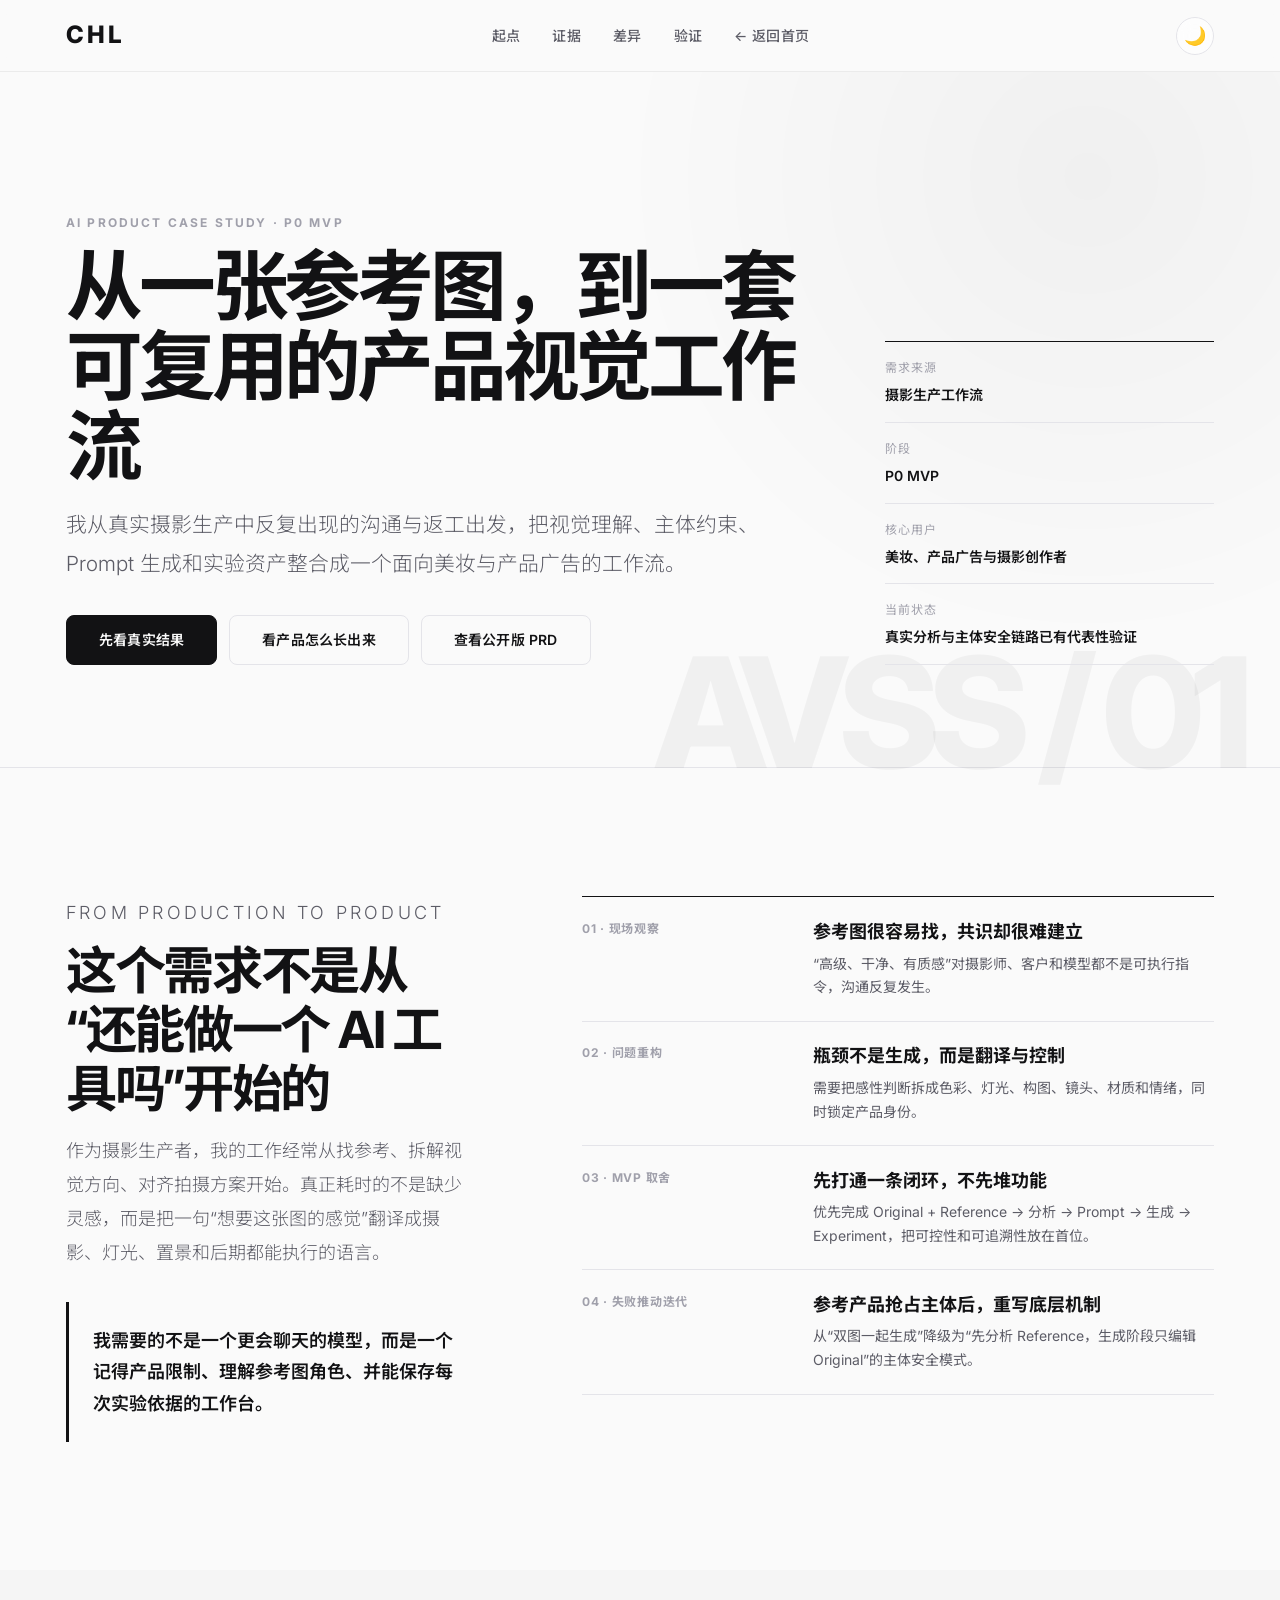
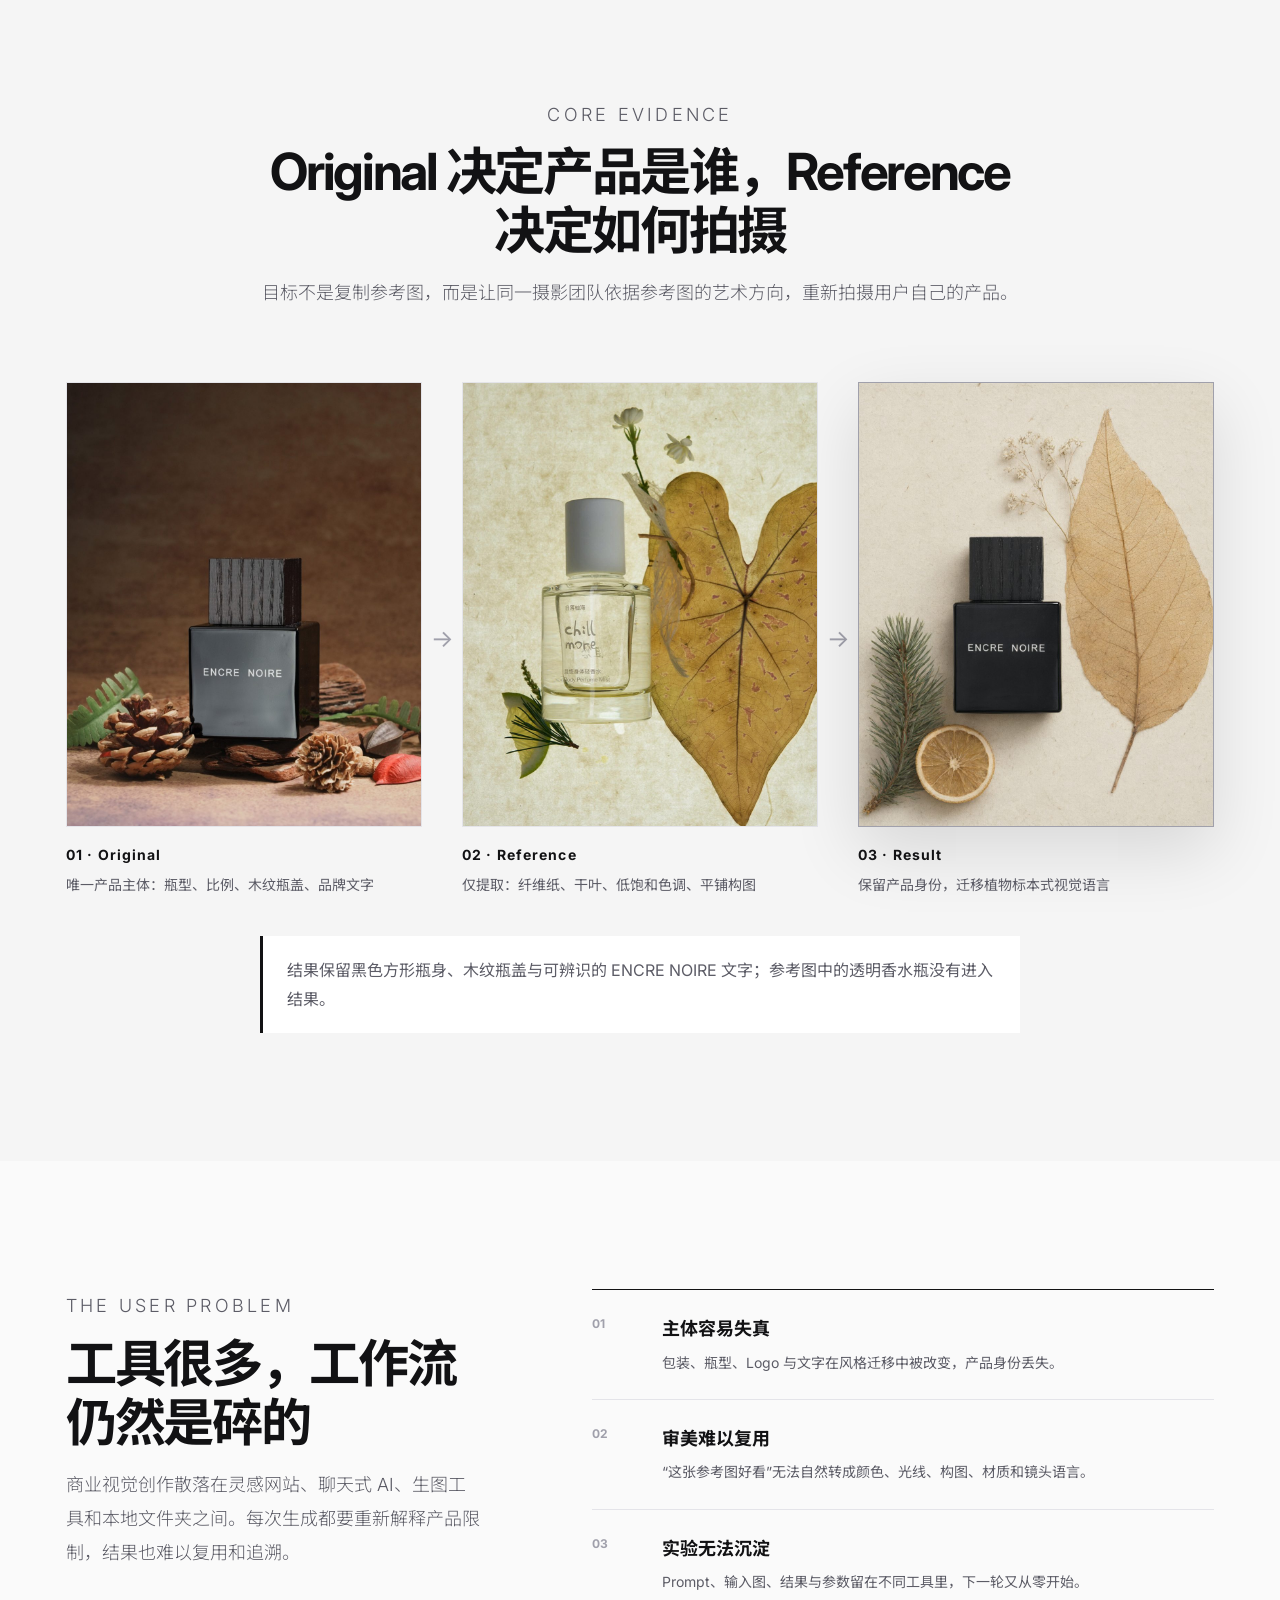
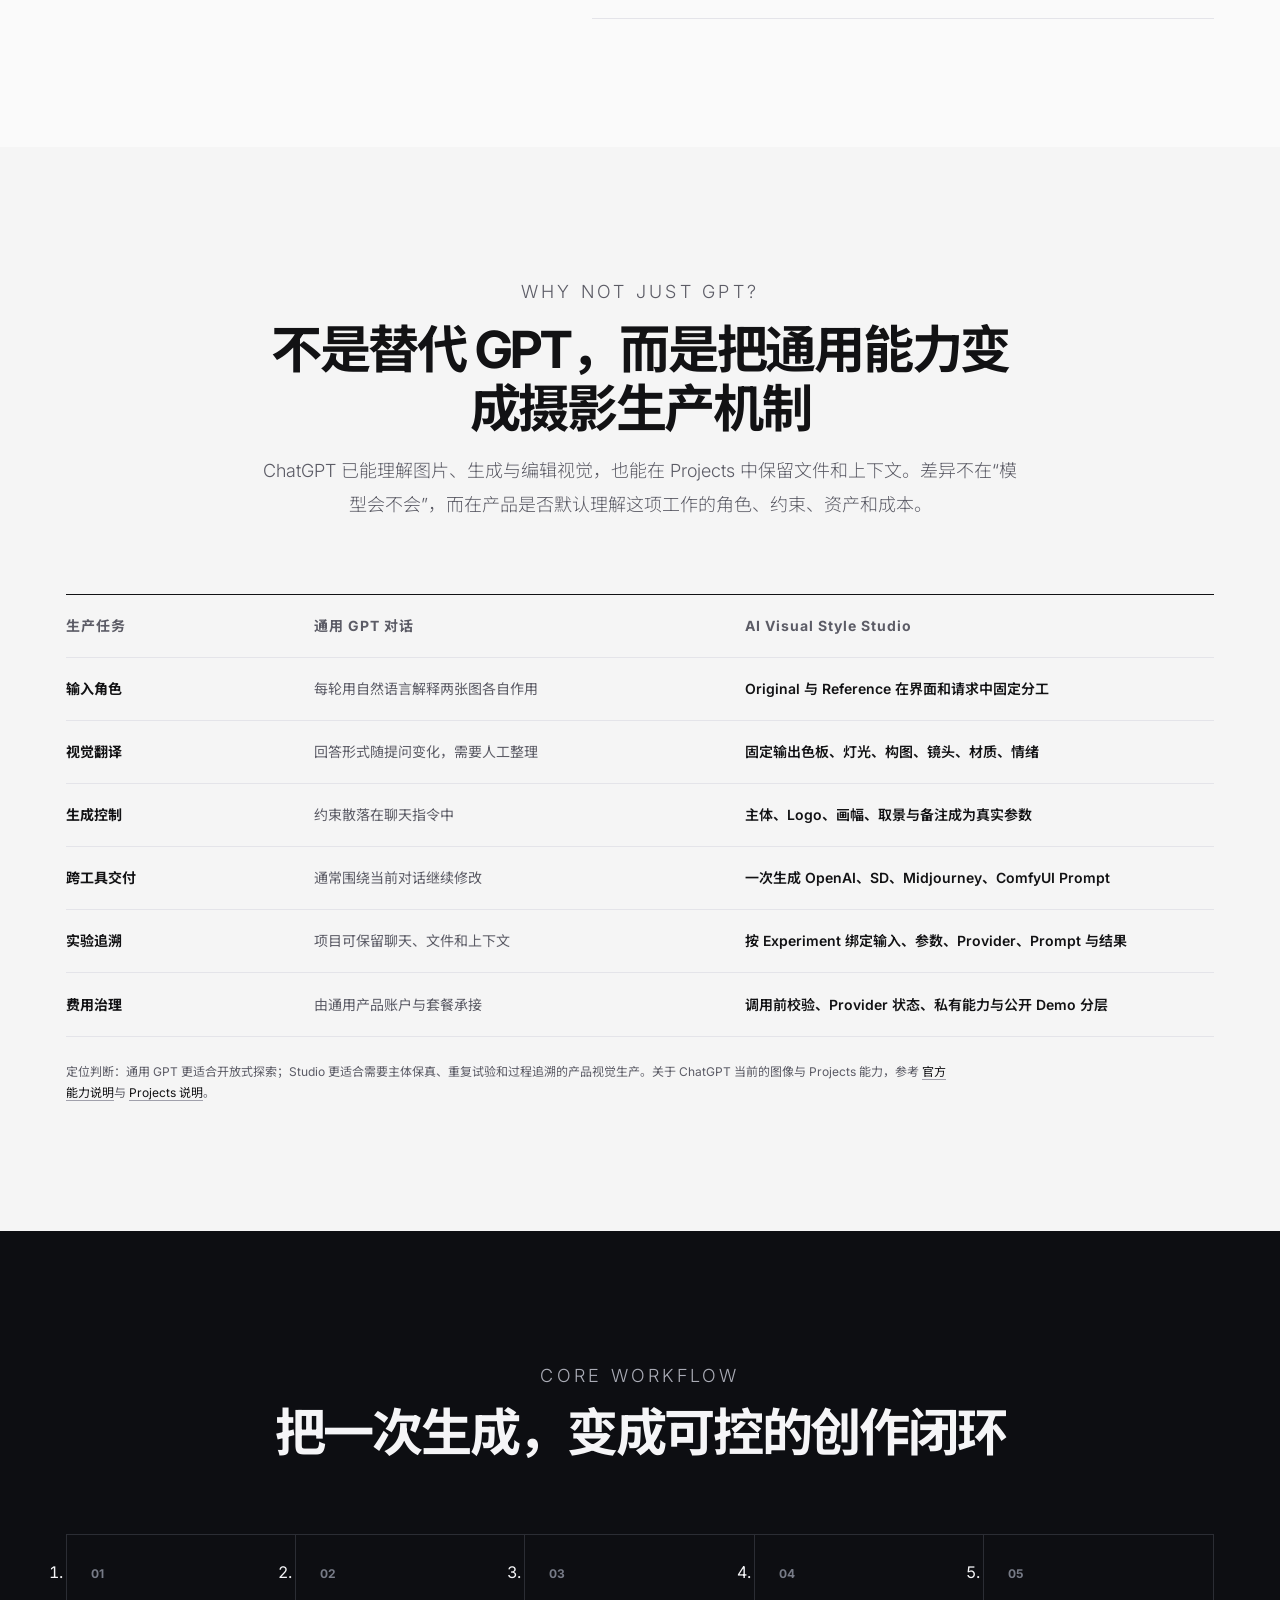
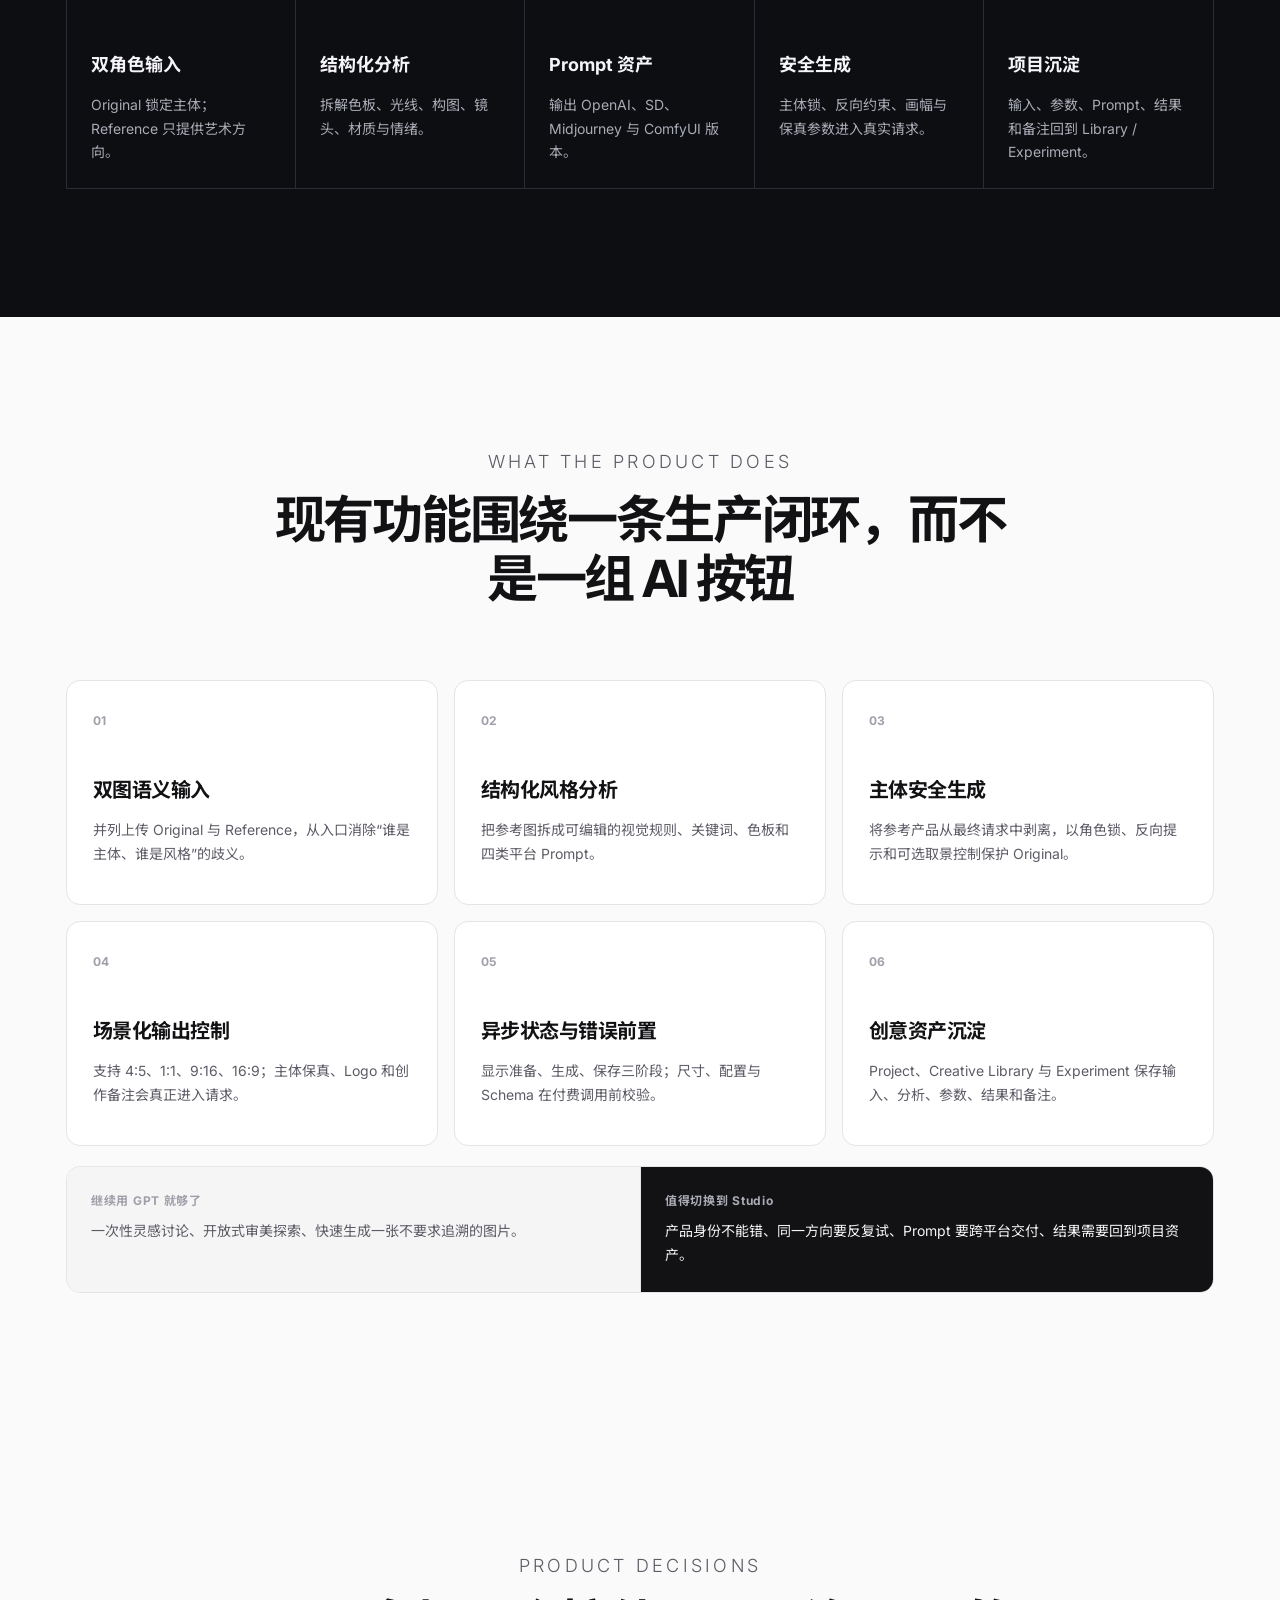
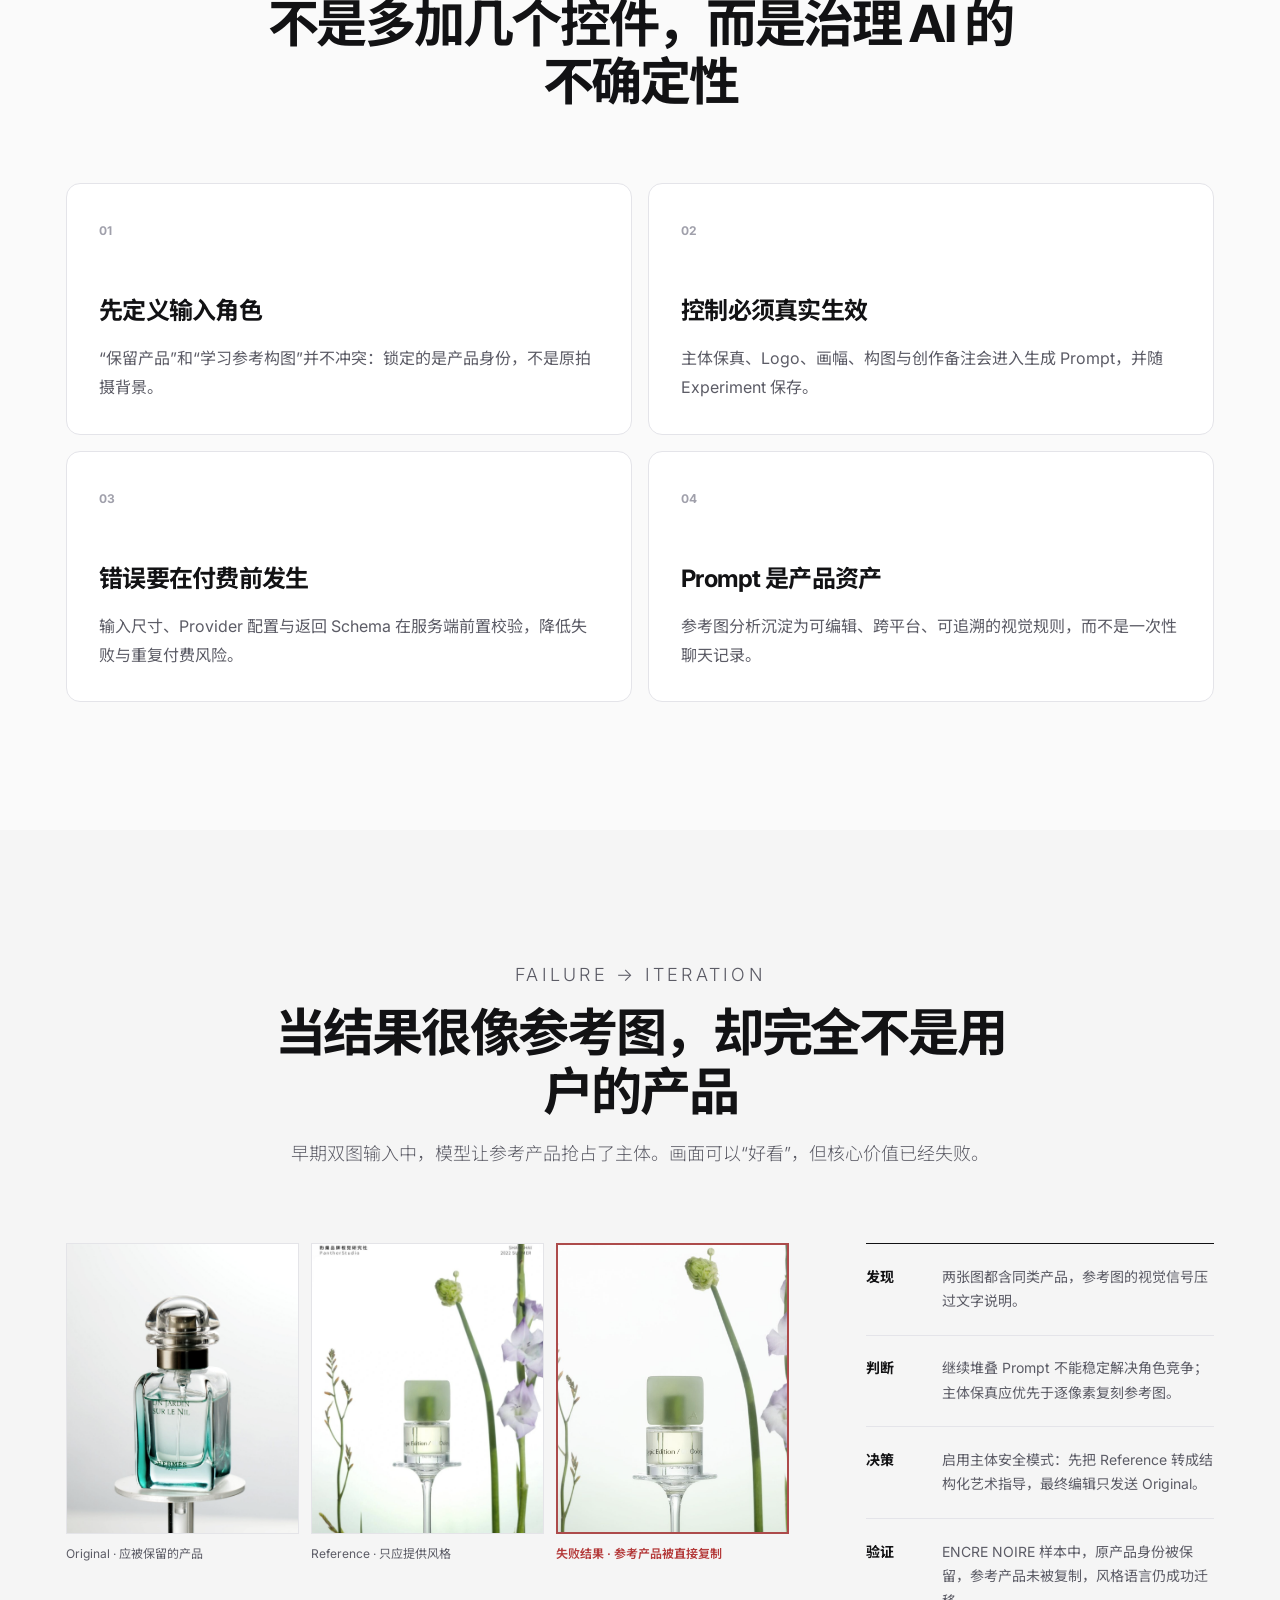
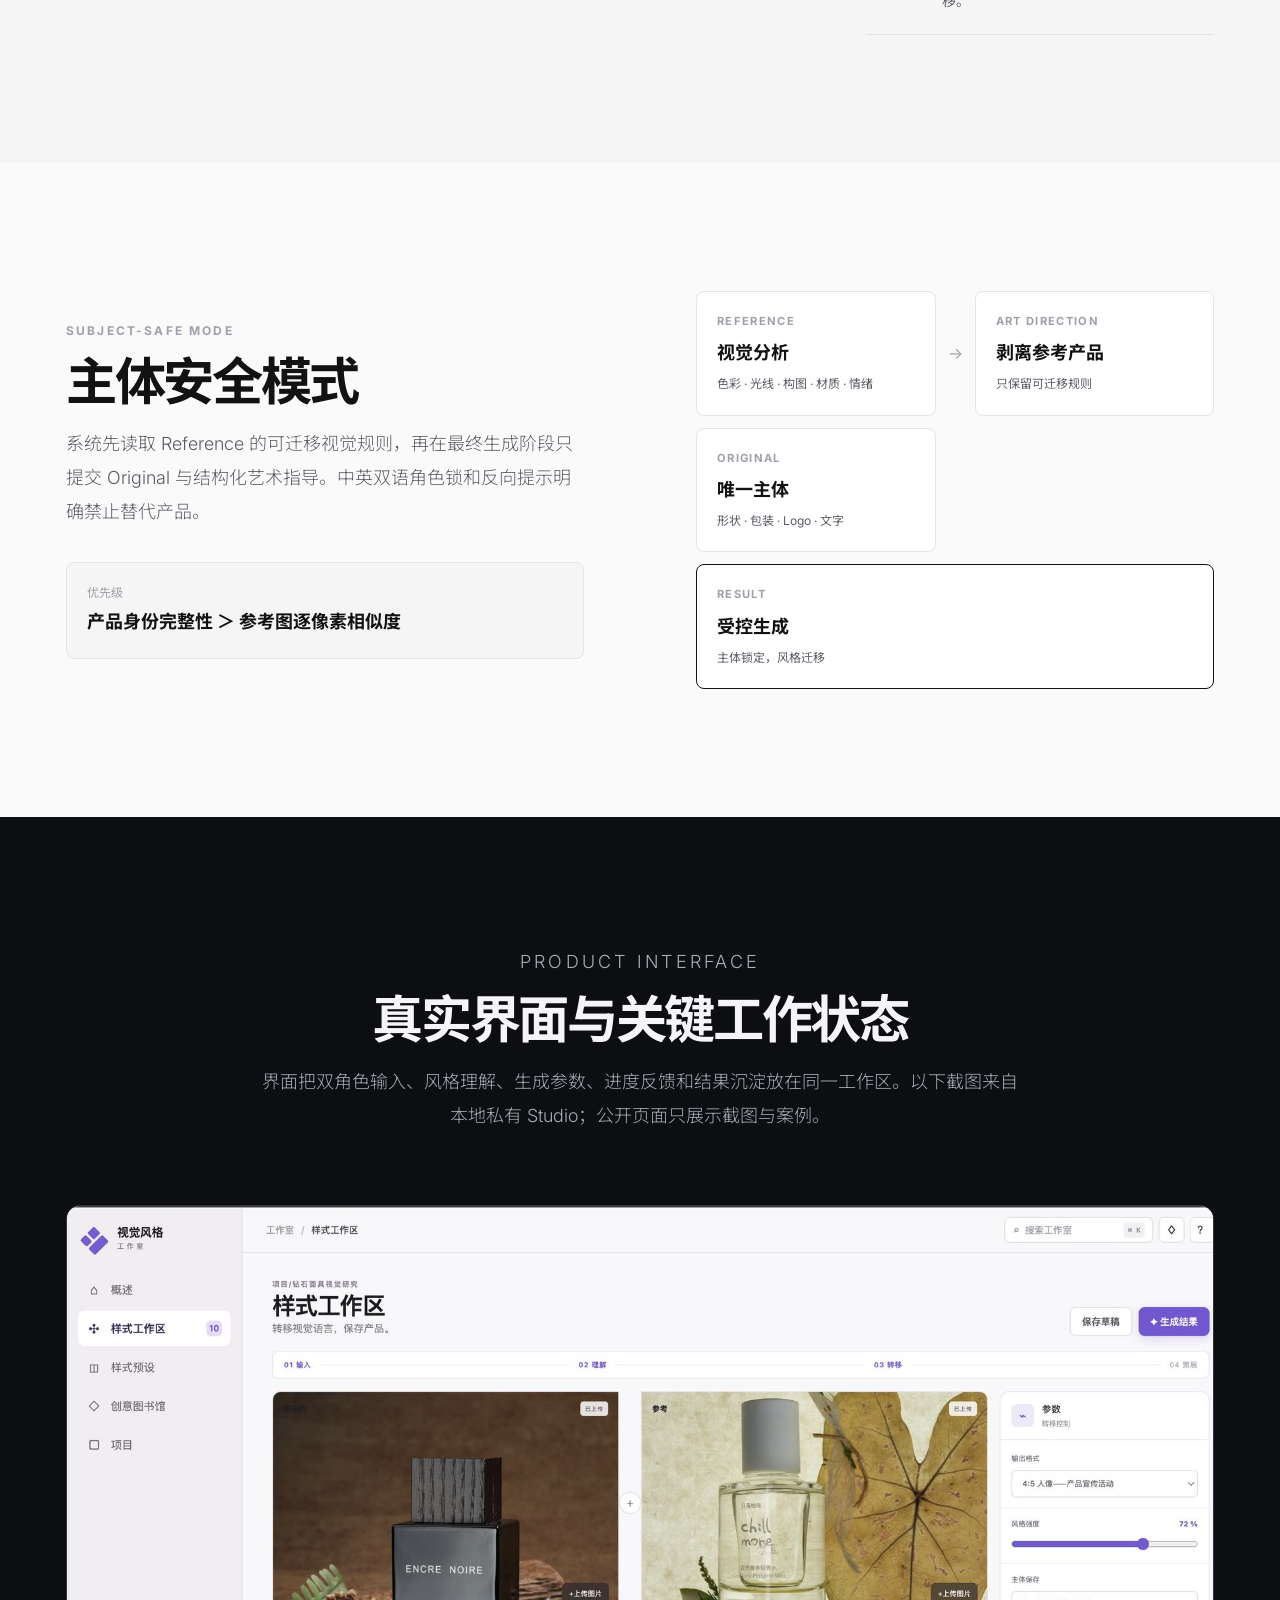
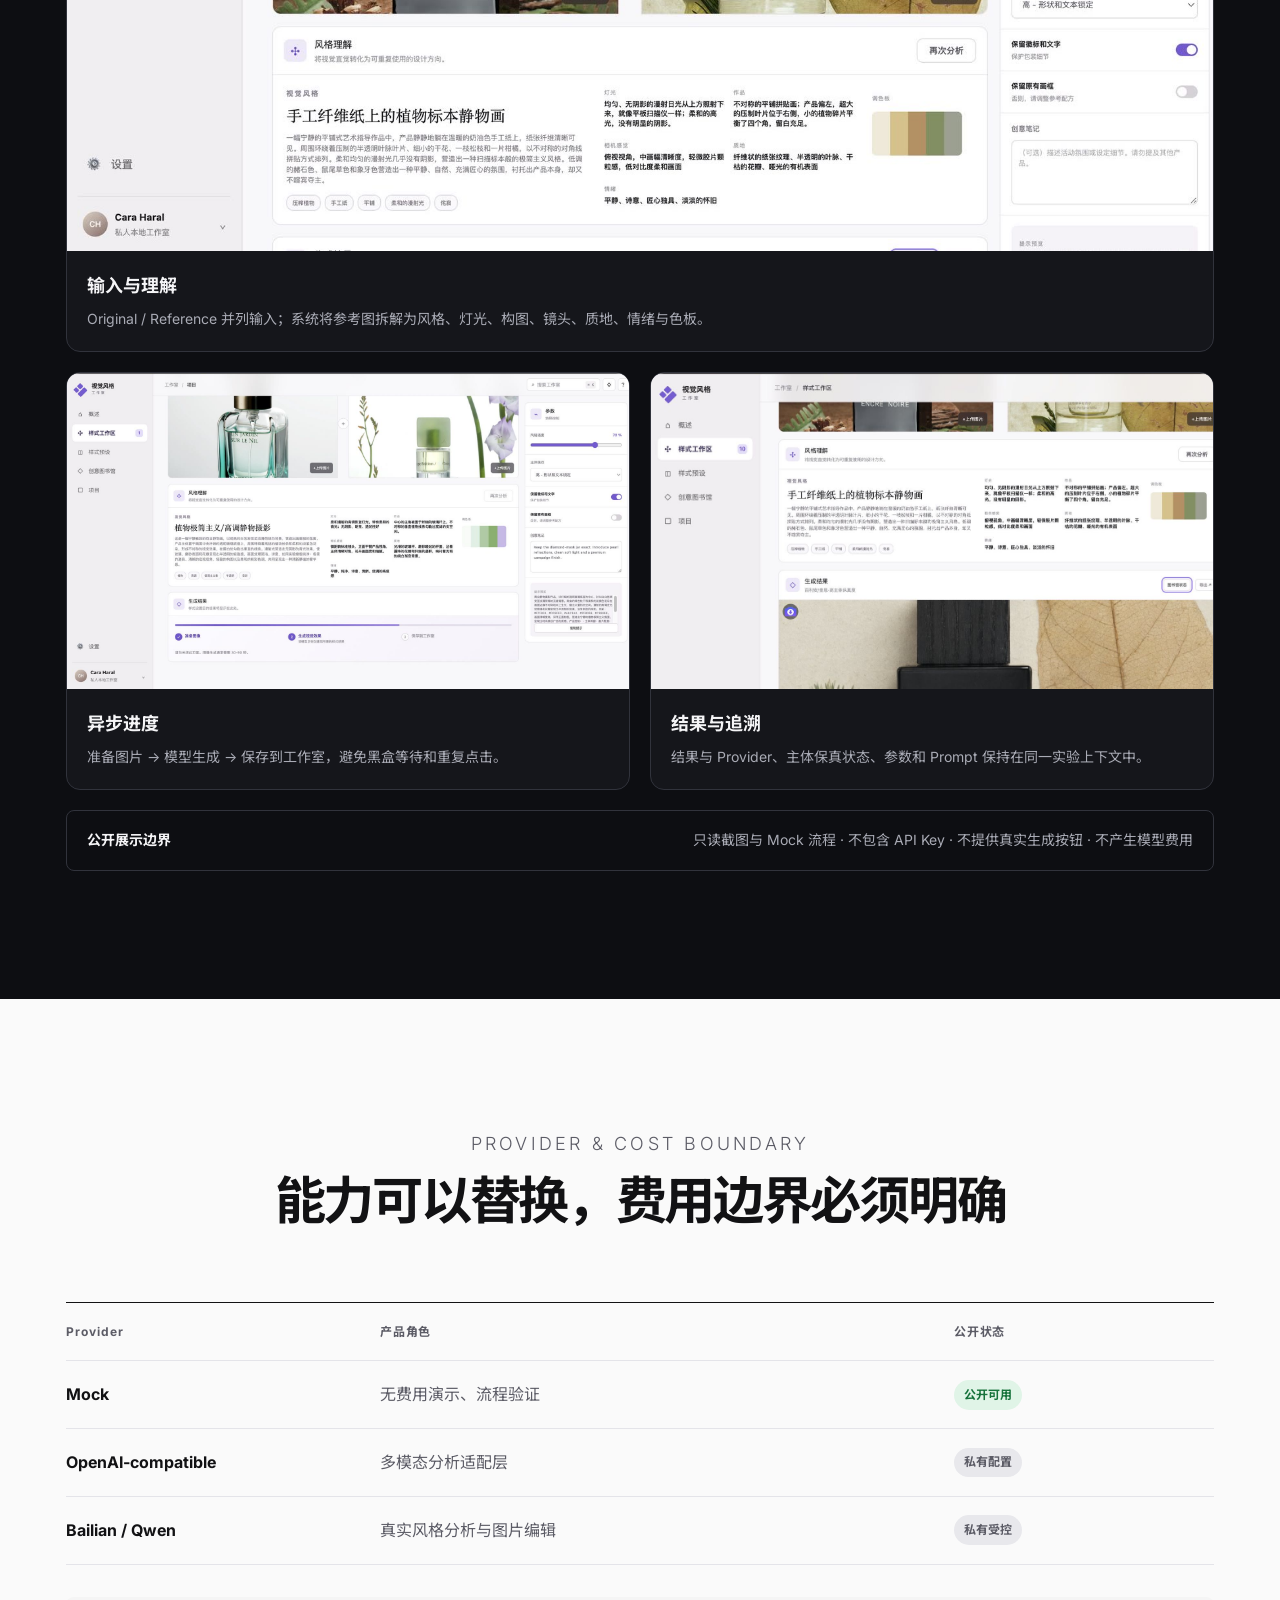
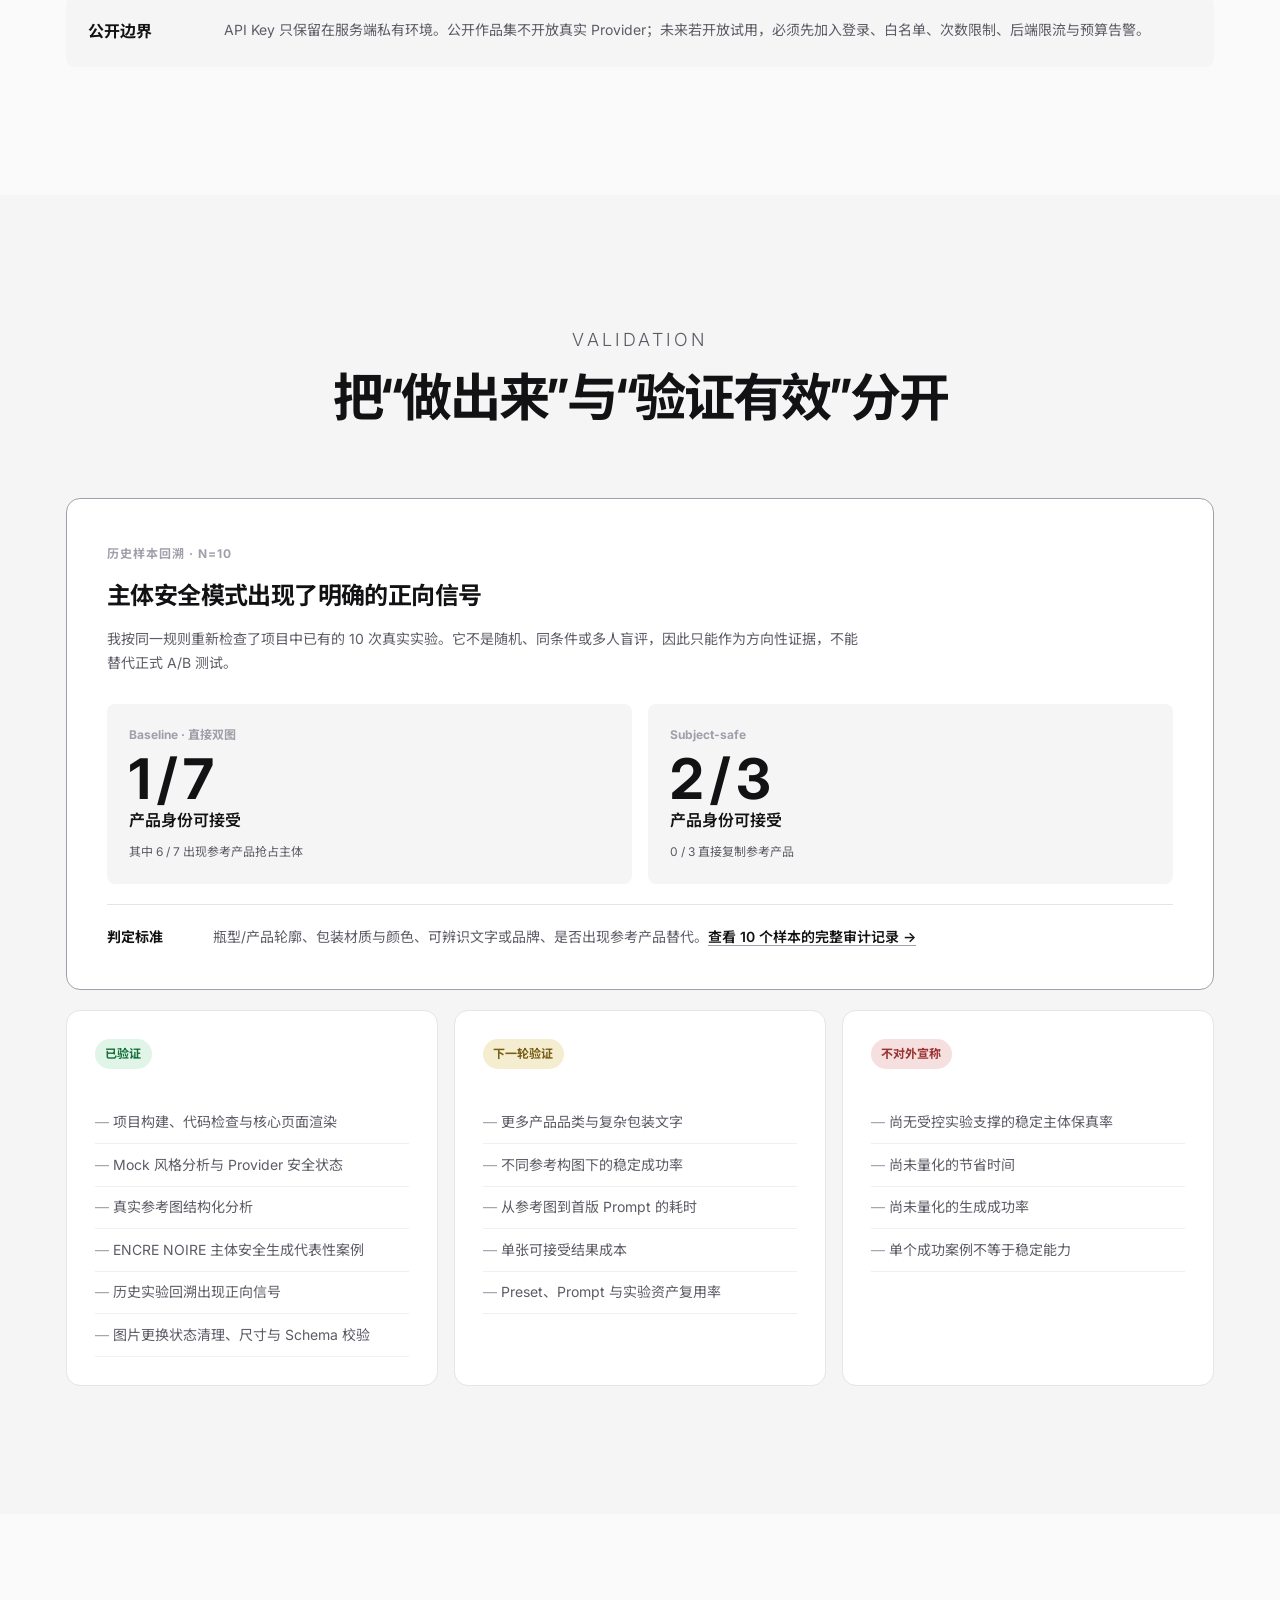
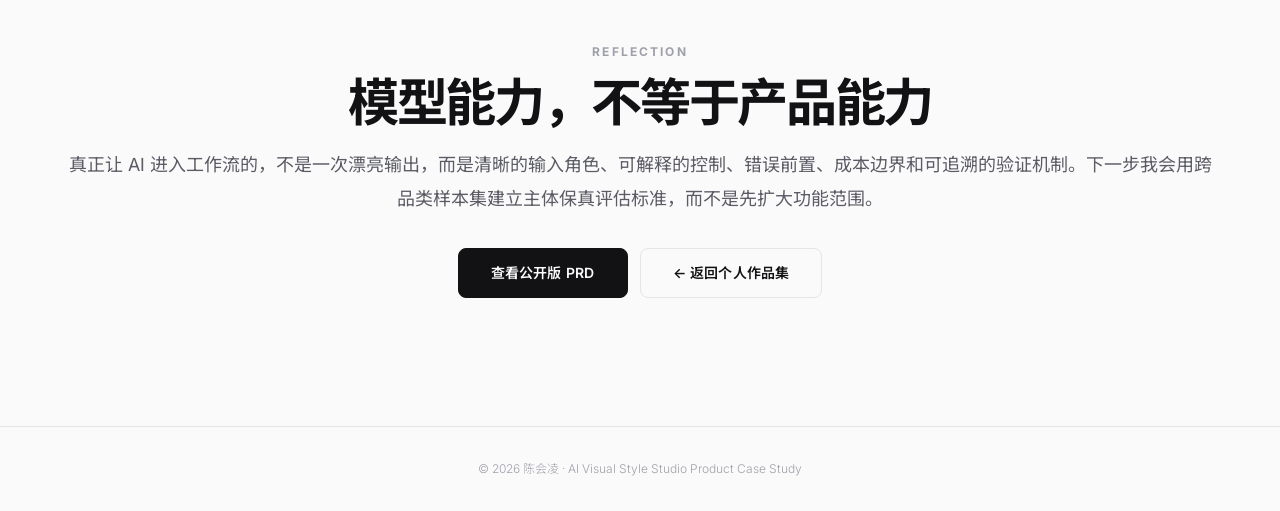
==== commit c9d07ad1: "添加 AI Visual Style Studio 公开版 PRD" ====
--- a/ai-visual-style-studio/index.html
+++ b/ai-visual-style-studio/index.html
@@ -50,6 +50,7 @@
           <div class="case-hero__actions">
             <a class="btn btn--primary" href="#evidence">先看真实结果</a>
             <a class="btn btn--outline" href="#origin">看产品怎么长出来</a>
+            <a class="btn btn--outline" href="prd/">查看公开版 PRD</a>
           </div>
         </div>
         <aside class="case-meta" aria-label="项目概览">
@@ -307,7 +308,10 @@
         <p class="case-eyebrow">REFLECTION</p>
         <h2>模型能力，不等于产品能力</h2>
         <p>真正让 AI 进入工作流的，不是一次漂亮输出，而是清晰的输入角色、可解释的控制、错误前置、成本边界和可追溯的验证机制。下一步我会用跨品类样本集建立主体保真评估标准，而不是先扩大功能范围。</p>
-        <a class="btn btn--outline" href="https://caraharal.github.io/portfolio/">← 返回个人作品集</a>
+        <div class="case-reflection__actions">
+          <a class="btn btn--primary" href="prd/">查看公开版 PRD</a>
+          <a class="btn btn--outline" href="https://caraharal.github.io/portfolio/">← 返回个人作品集</a>
+        </div>
       </div>
     </section>
   </main>
--- a/css/style.css
+++ b/css/style.css
@@ -557,6 +557,36 @@
   font-weight: var(--fw-medium); margin-bottom: var(--spacing-xs);
 }
 
+.timeline__metrics {
+  display: grid;
+  grid-template-columns: repeat(4, minmax(0, 1fr));
+  gap: 8px;
+  margin: 10px 0 14px;
+}
+
+.timeline__metric {
+  padding: 10px 8px;
+  text-align: center;
+  background: var(--bg-secondary);
+  border: 1px solid var(--border);
+  border-radius: var(--radius-sm);
+}
+
+.timeline__metric strong {
+  display: block;
+  color: var(--text-primary);
+  font-size: var(--fs-md);
+  line-height: 1.2;
+}
+
+.timeline__metric span {
+  display: block;
+  margin-top: 4px;
+  color: var(--text-muted);
+  font-size: var(--fs-xs);
+  line-height: 1.35;
+}
+
 .timeline__details {
   list-style: disc; padding-left: 1.25rem;
 }
@@ -564,6 +594,15 @@
 .timeline__details li {
   font-size: var(--fs-sm); color: var(--text-secondary);
   font-weight: var(--fw-light); line-height: 1.8; margin-bottom: 4px;
+}
+
+.timeline__details li strong {
+  color: var(--text-primary);
+  font-weight: var(--fw-semibold);
+}
+
+@media (max-width: 560px) {
+  .timeline__metrics { grid-template-columns: repeat(2, minmax(0, 1fr)); }
 }
 
 /* ============================================================
@@ -867,7 +906,7 @@
   position: absolute;
   inset: 0;
   display: flex; align-items: center; justify-content: center;
-  cursor: pointer;
+  pointer-events: none;
   z-index: 3;
 }
 
@@ -881,7 +920,8 @@
   backdrop-filter: blur(8px);
   box-shadow: 0 4px 24px rgba(0,0,0,0.2);
   transition: all 0.35s var(--ease-spring);
-  pointer-events: none;
+  pointer-events: auto;
+  cursor: pointer;
 }
 
 .video-card__main:hover .video-card__play-btn {
@@ -892,11 +932,6 @@
 .video-card__main.is-playing .video-card__overlay {
   opacity: 0;
   pointer-events: none;
-}
-
-.video-card__main.is-playing:hover .video-card__overlay {
-  opacity: 1;
-  pointer-events: all;
 }
 
 /* === Prev / Next Arrows === */
@@ -1172,6 +1207,15 @@
   font-weight: var(--fw-semibold);
 }
 .vc-project-preview { aspect-ratio: 16/10; overflow: hidden; background: var(--bg-tertiary); }
+.vc-project-preview__image {
+  display: block;
+  width: 100%;
+  height: 100%;
+  object-fit: cover;
+  object-position: top center;
+  transition: transform 0.5s var(--ease-out);
+}
+.vc-project-card:hover .vc-project-preview__image { transform: scale(1.02); }
 .vc-preview-placeholder {
   width: 100%; height: 100%; display: flex; flex-direction: column; align-items: center; justify-content: center;
   gap: 8px; background: linear-gradient(135deg, #2d1b0e 0%, #5c3a1e 50%, #3d2415 100%);
--- a/css/case-study.css
+++ b/css/case-study.css
@@ -211,6 +211,7 @@
 .case-reflection { text-align: center; }
 .case-reflection__inner { max-width: 800px; }
 .case-reflection p:not(.case-eyebrow) { margin: 0 auto 2rem; color: var(--text-secondary); font-size: var(--fs-md); line-height: 1.9; }
+.case-reflection__actions { display: flex; flex-wrap: wrap; justify-content: center; gap: 0.75rem; }
 
 .project-card--featured { border-color: var(--text-muted); }
 .project-card__link { align-self: flex-start; margin-top: 0.6rem; padding-bottom: 0.15rem; border-bottom: 1px solid var(--text-primary); font-size: var(--fs-sm); font-weight: var(--fw-semibold); }
@@ -267,6 +268,7 @@
   .workflow li:last-child { grid-column: auto; }
   .workflow h3 { margin-top: 2rem; }
   .case-hero__actions .btn { width: 100%; }
+  .case-reflection__actions .btn { width: 100%; }
 }
 
 @media (prefers-reduced-motion: reduce) {
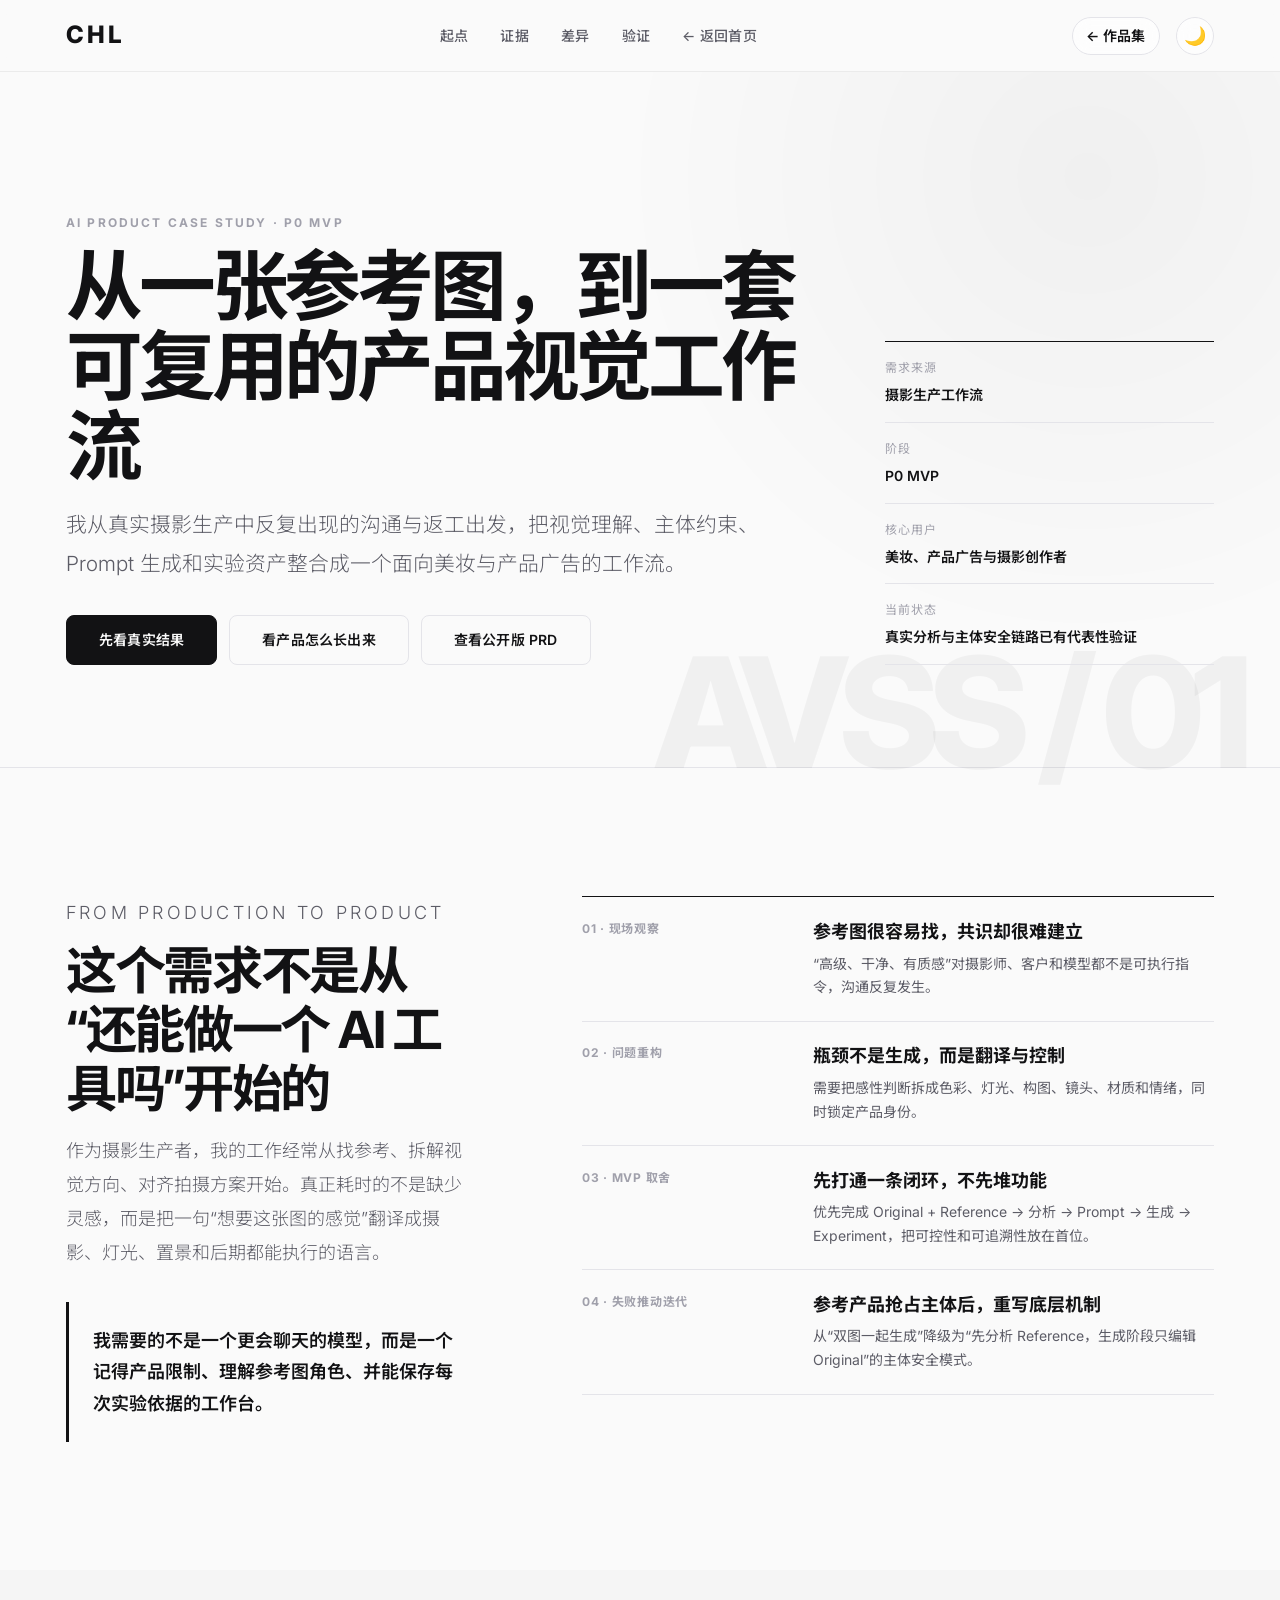
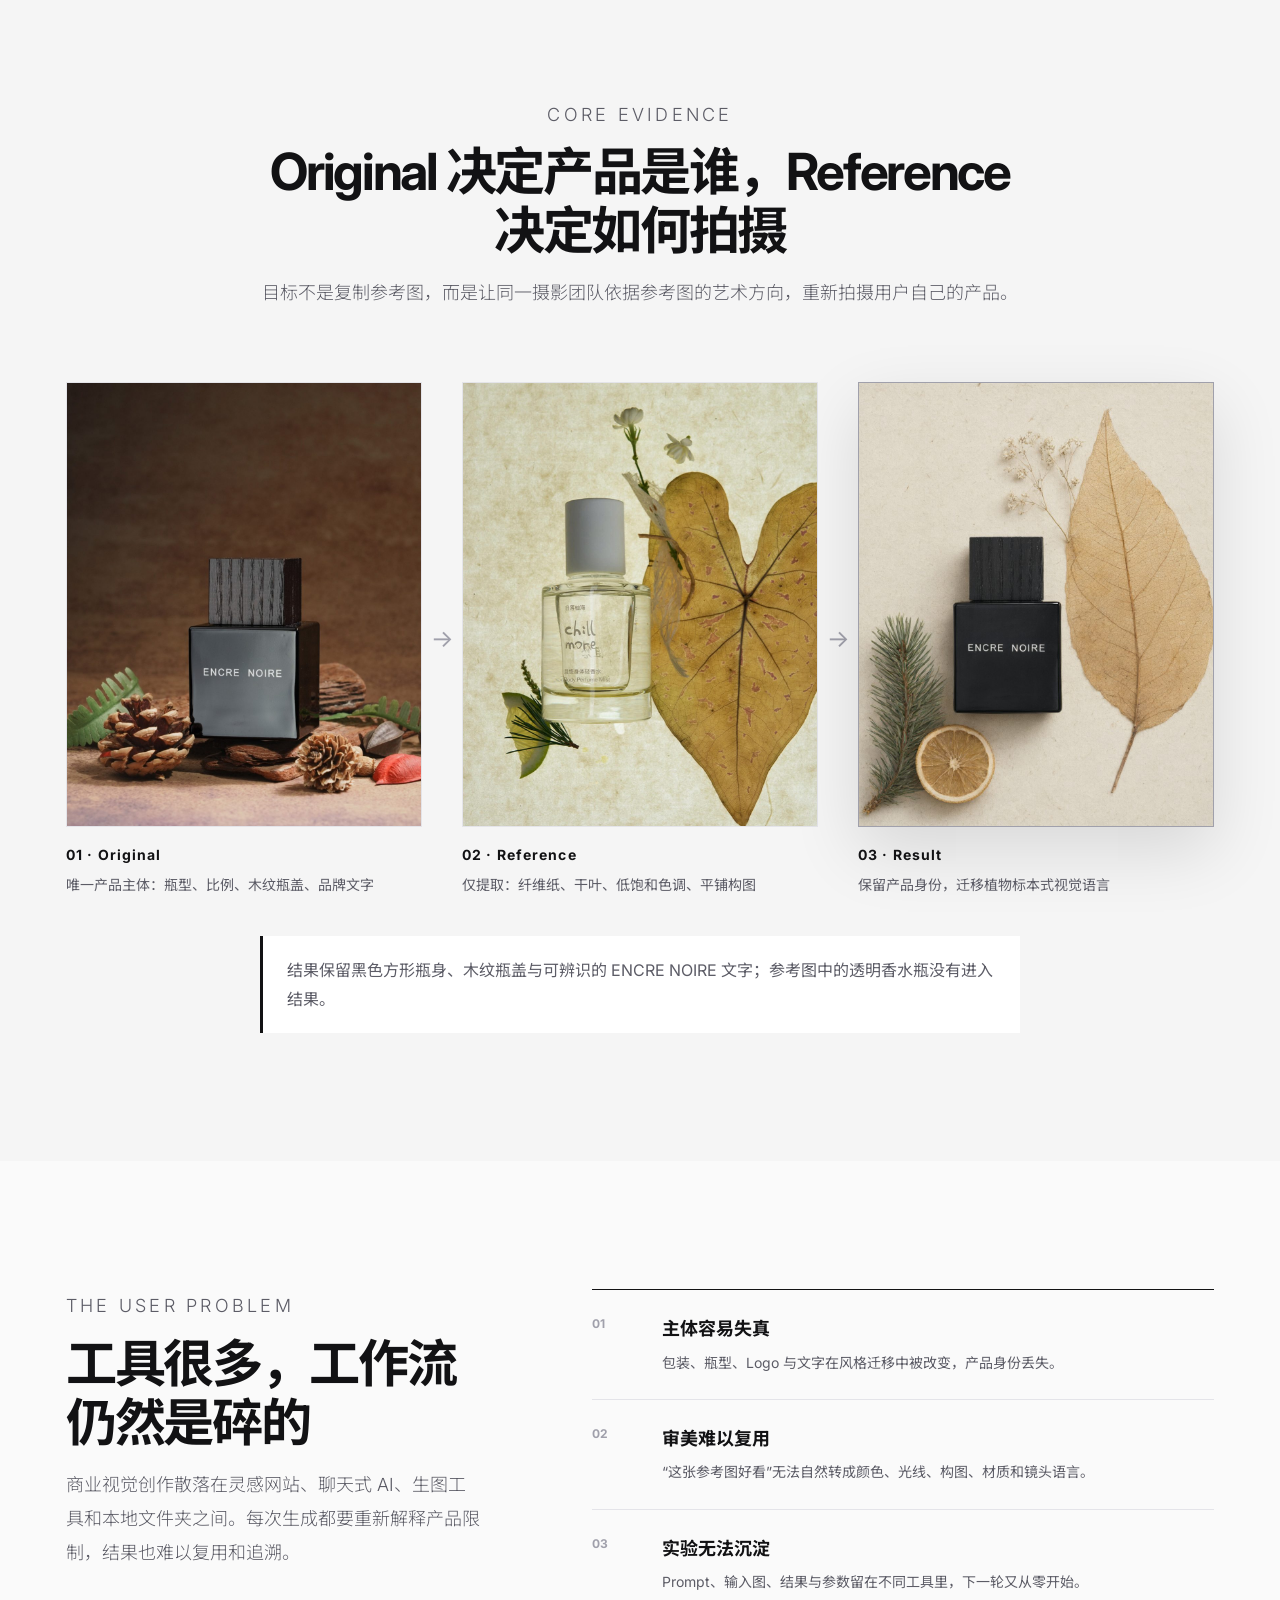
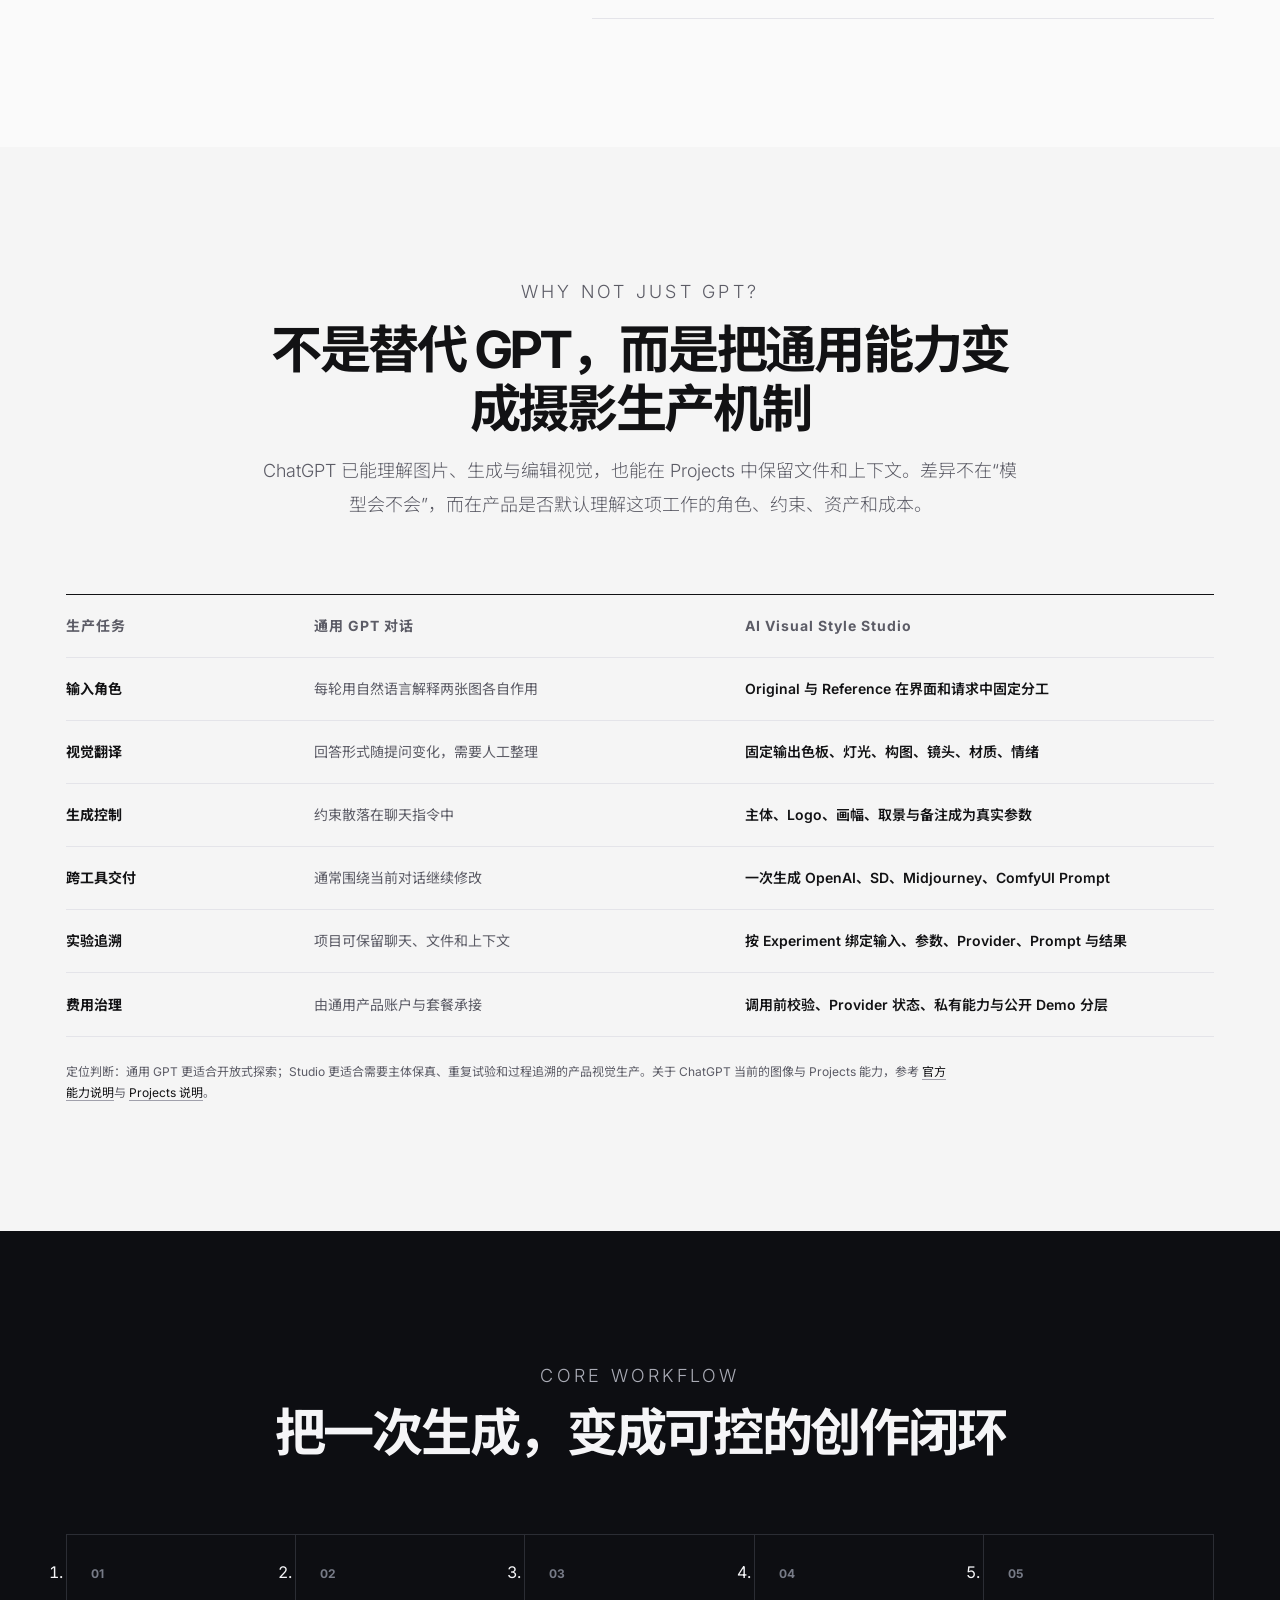
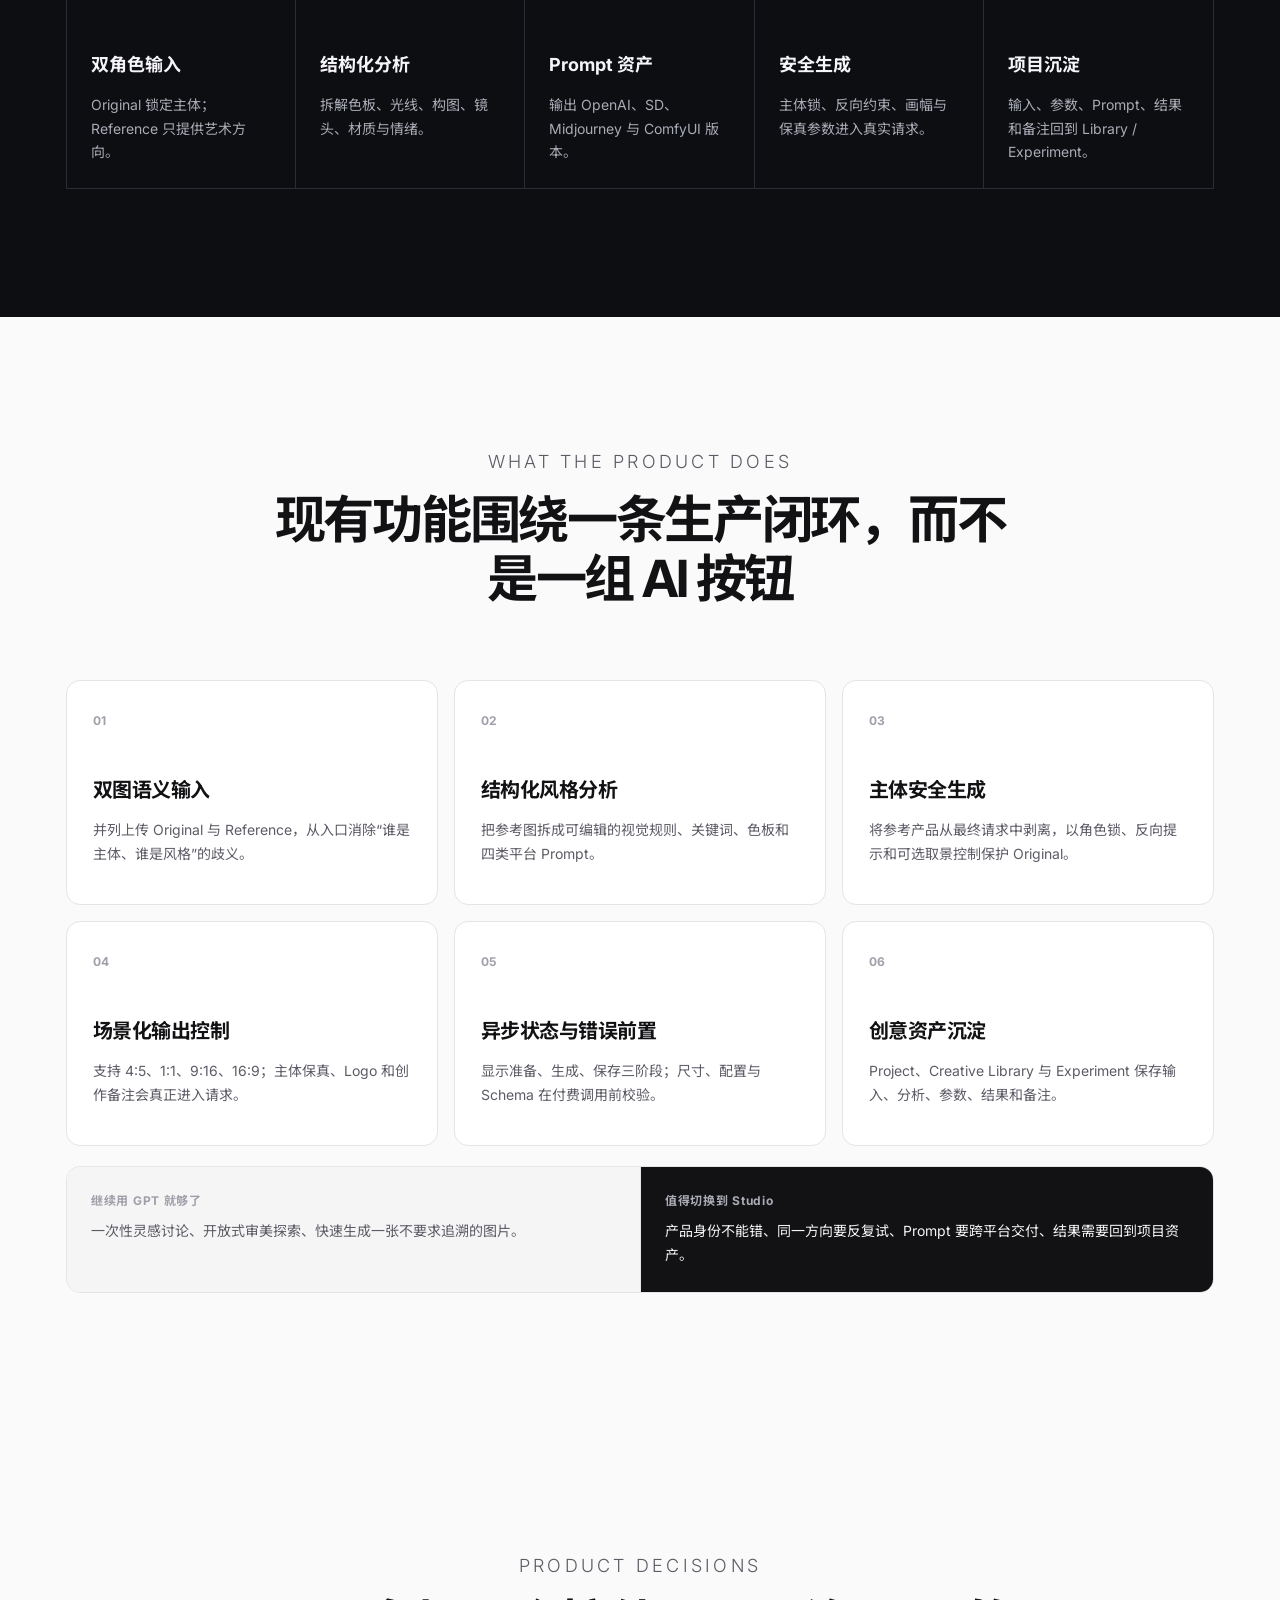
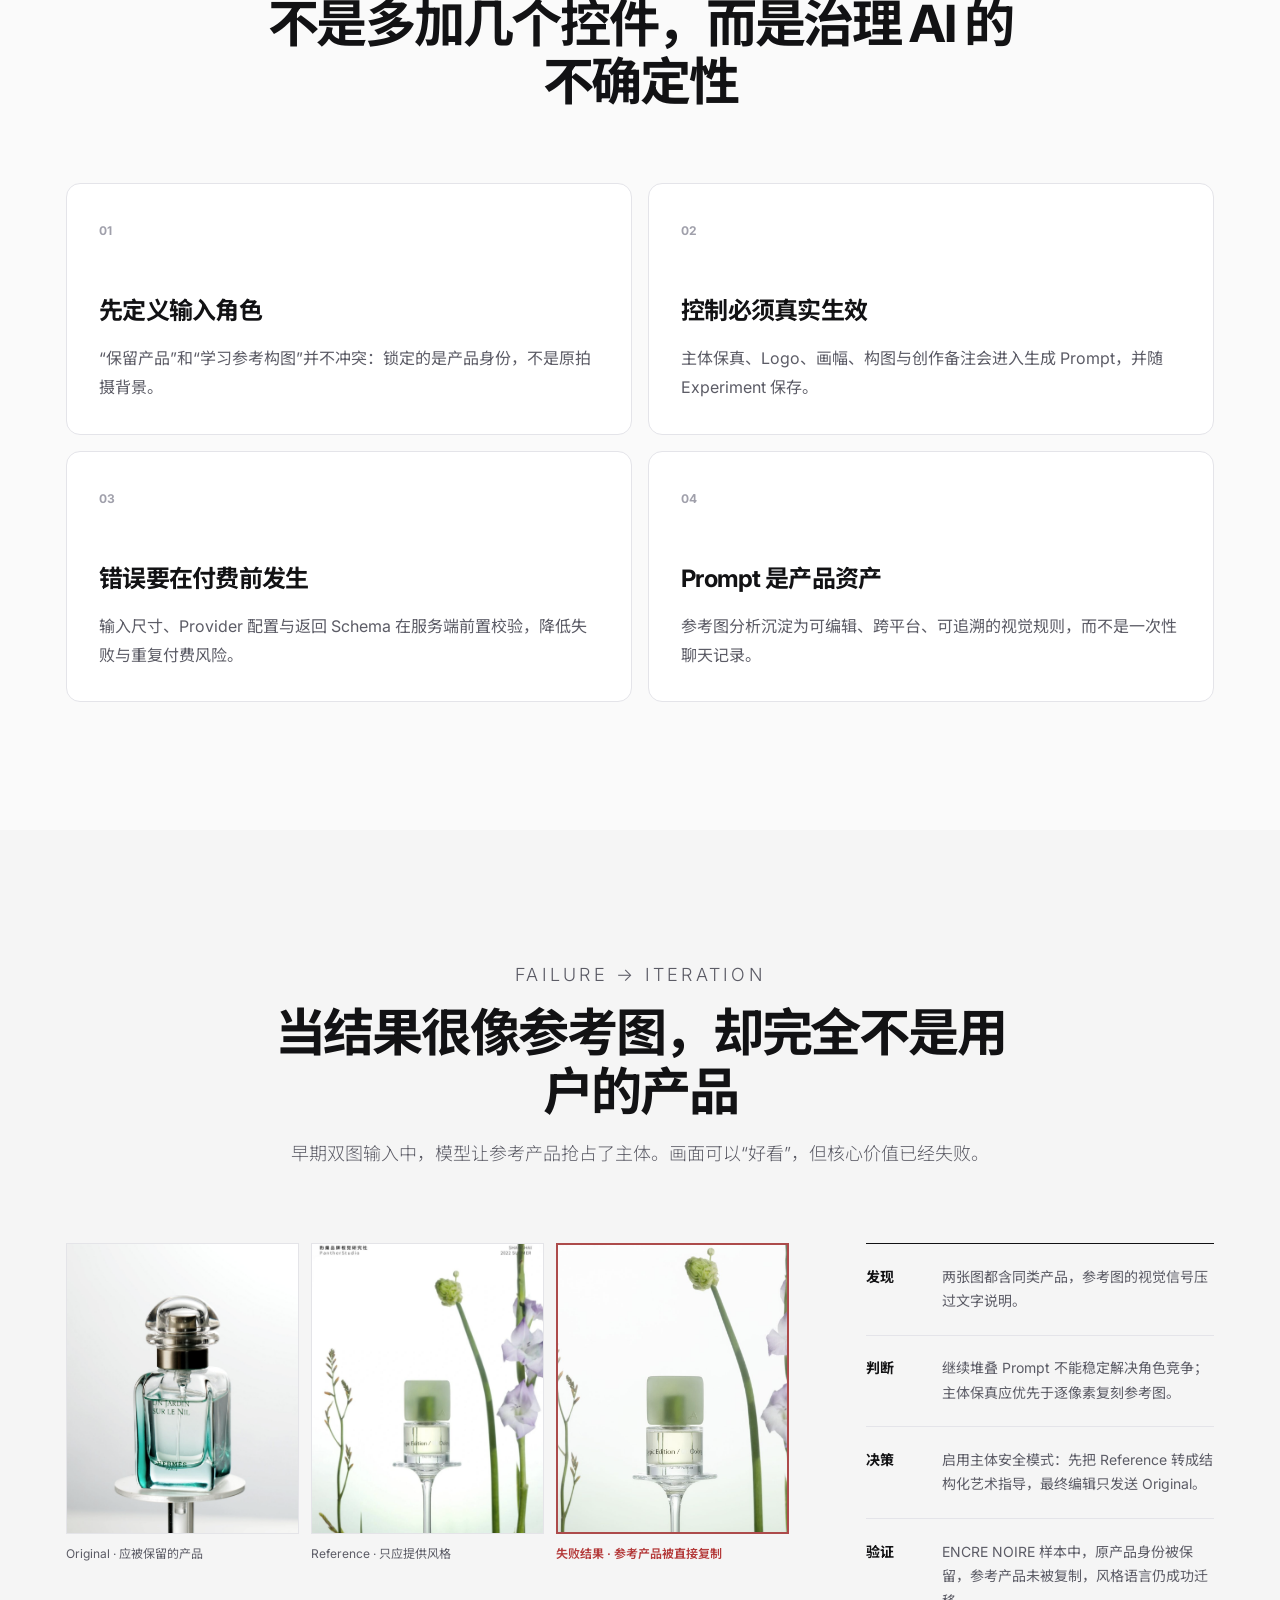
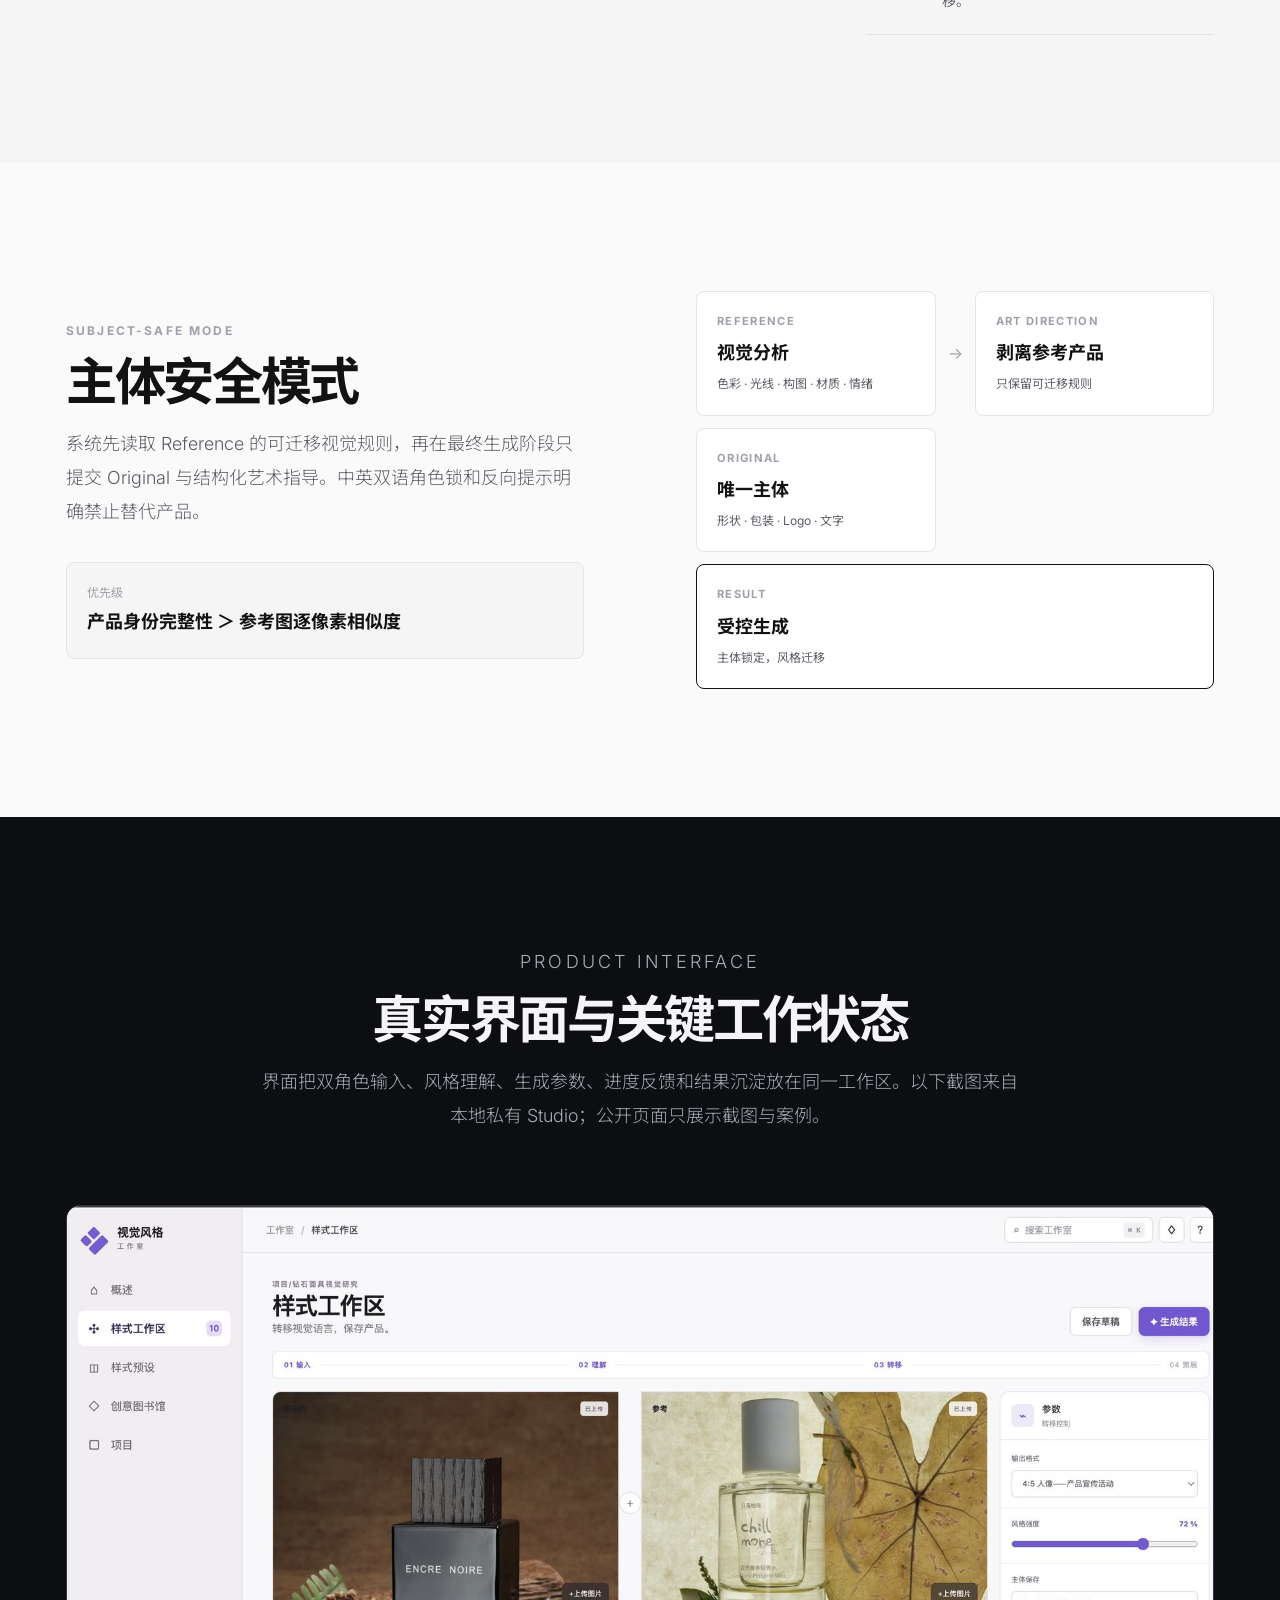
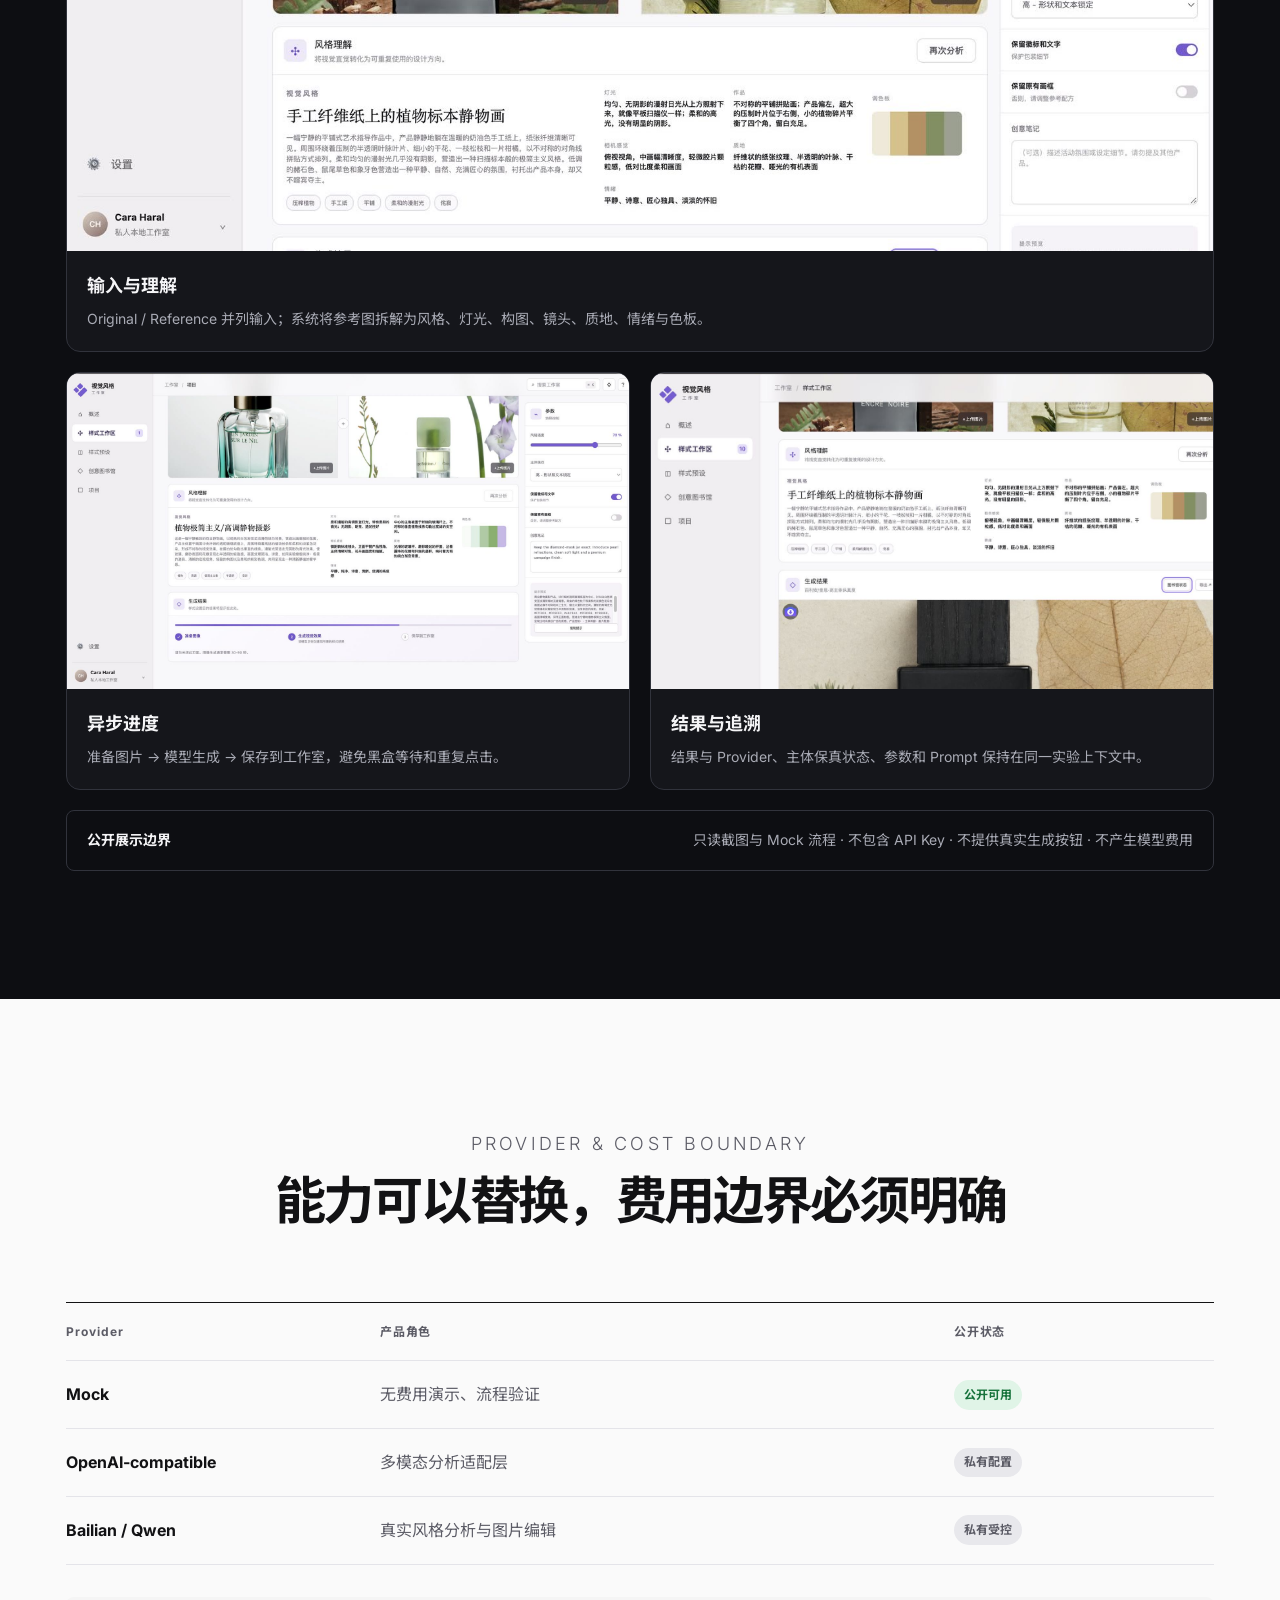
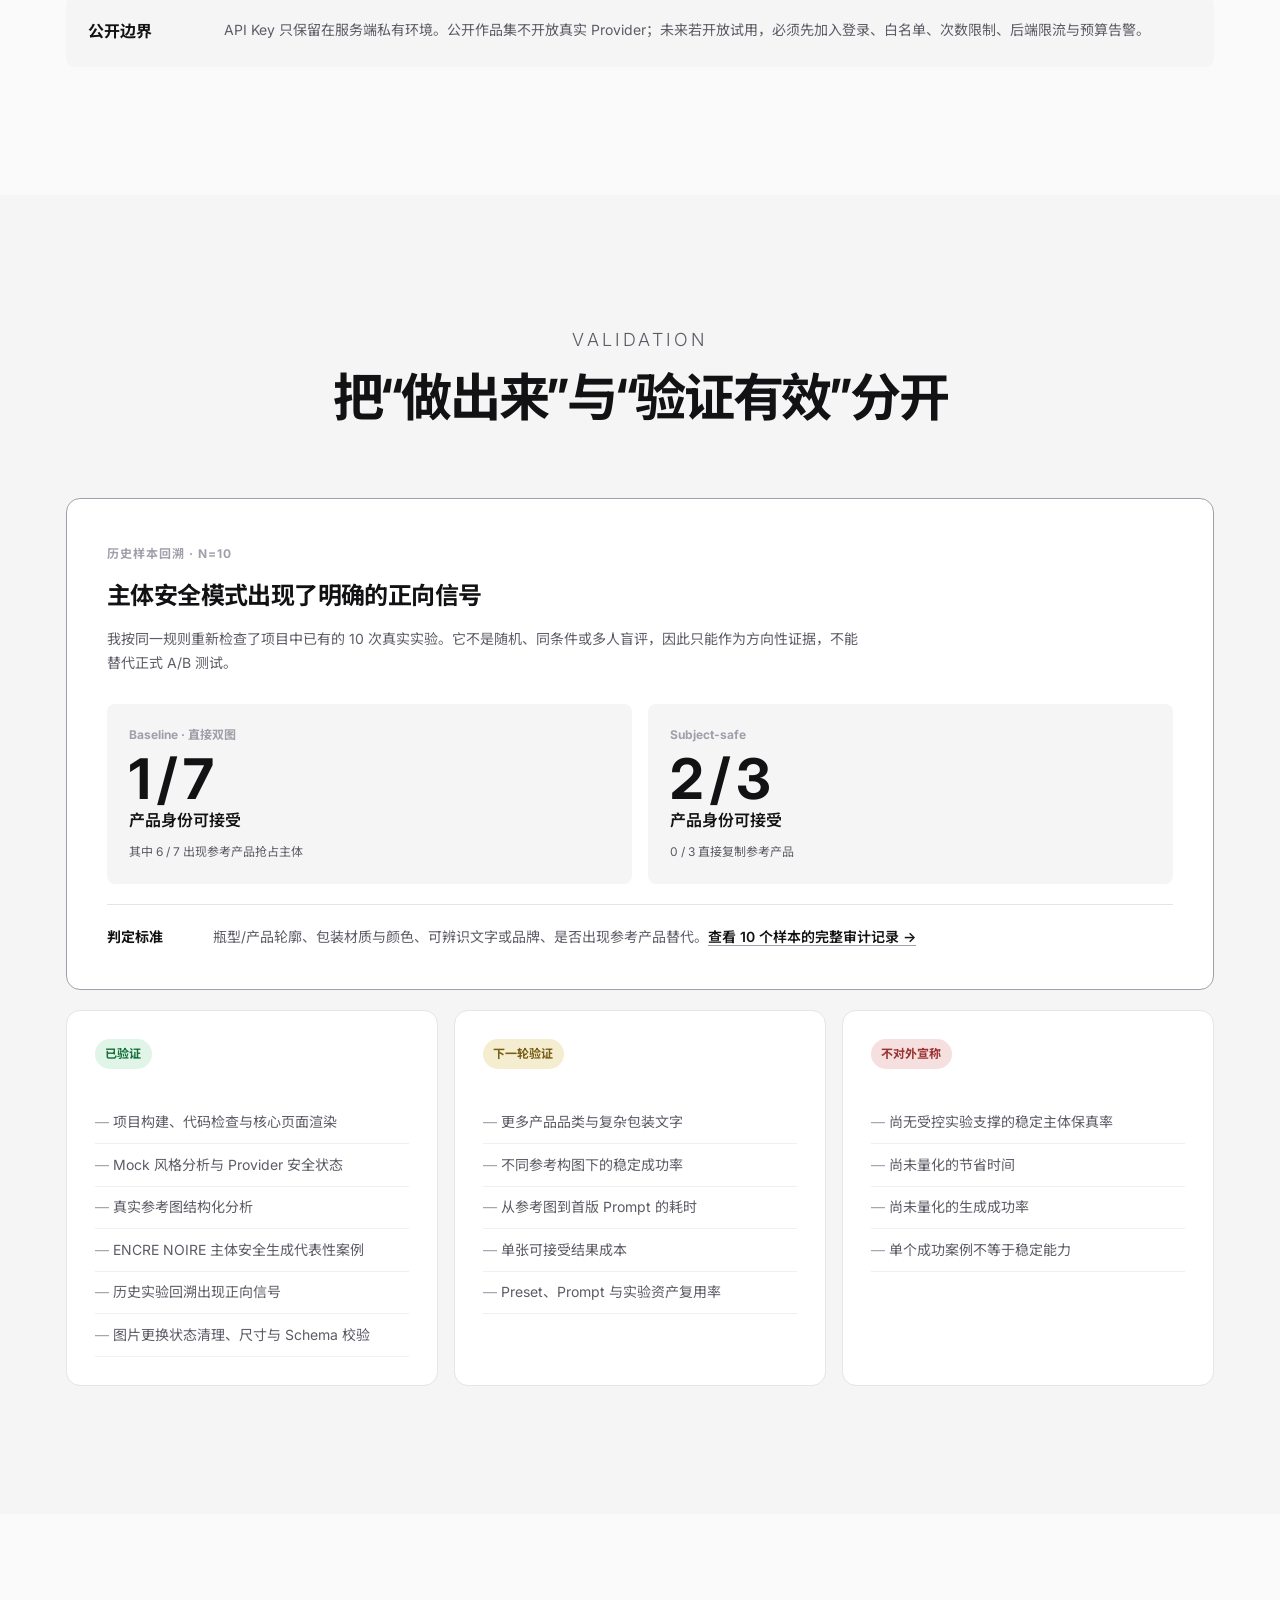
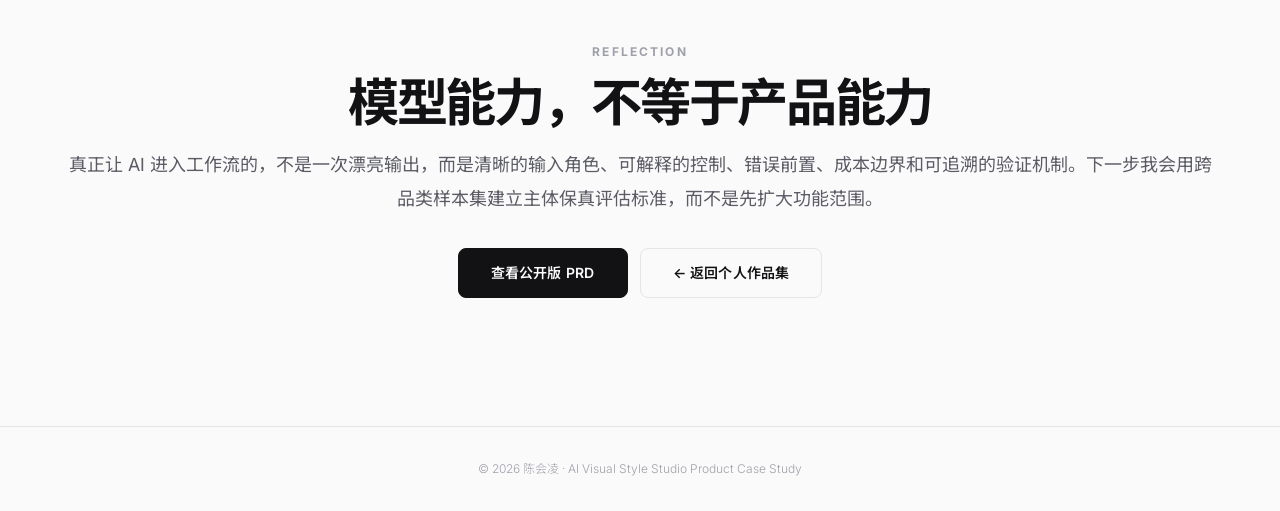
==== commit ddf1ef21: "优化案例页返回作品集入口" ====
--- a/ai-visual-style-studio/index.html
+++ b/ai-visual-style-studio/index.html
@@ -27,6 +27,7 @@
         <li><a href="https://caraharal.github.io/portfolio/" class="nav__link">← 返回首页</a></li>
       </ul>
       <div class="nav__actions">
+        <a class="case-back-link" href="https://caraharal.github.io/portfolio/" aria-label="返回个人作品集首页">← 作品集</a>
         <button class="theme-toggle" id="theme-toggle" aria-label="切换暗色模式" title="切换主题">
           <span class="theme-toggle__icon theme-toggle__icon--sun">☀️</span>
           <span class="theme-toggle__icon theme-toggle__icon--moon">🌙</span>
--- a/css/case-study.css
+++ b/css/case-study.css
@@ -2,6 +2,35 @@
 .case-page .header { position: fixed; }
 .case-page main { padding-top: var(--nav-height); }
 .case-page .container { max-width: 1180px; }
+
+.case-back-link {
+  display: inline-flex;
+  align-items: center;
+  min-height: 38px;
+  padding: 0.45rem 0.85rem;
+  border: 1px solid var(--border);
+  border-radius: 999px;
+  background: var(--glass-bg);
+  color: var(--text-primary);
+  font-size: var(--fs-sm);
+  font-weight: var(--fw-semibold);
+  line-height: 1;
+  white-space: nowrap;
+  backdrop-filter: blur(8px);
+  transition: border-color 0.25s var(--ease-out), background-color 0.25s var(--ease-out), transform 0.25s var(--ease-out);
+}
+
+.case-back-link:hover,
+.case-back-link:focus-visible {
+  border-color: var(--text-primary);
+  background: var(--bg-secondary);
+  transform: translateX(-2px);
+}
+
+.case-back-link:focus-visible {
+  outline: 2px solid var(--text-primary);
+  outline-offset: 2px;
+}
 
 .case-eyebrow {
   color: var(--text-muted);
@@ -234,6 +263,12 @@
 }
 
 @media (max-width: 768px) {
+  .case-back-link {
+    min-height: 36px;
+    padding-inline: 0.7rem;
+    font-size: var(--fs-xs);
+  }
+
   .case-nav__links { top: var(--nav-height); }
   .case-hero__copy h1 { font-size: clamp(2.45rem, 12vw, 4.2rem); }
   .triptych { grid-template-columns: 1fr; gap: 1rem; }
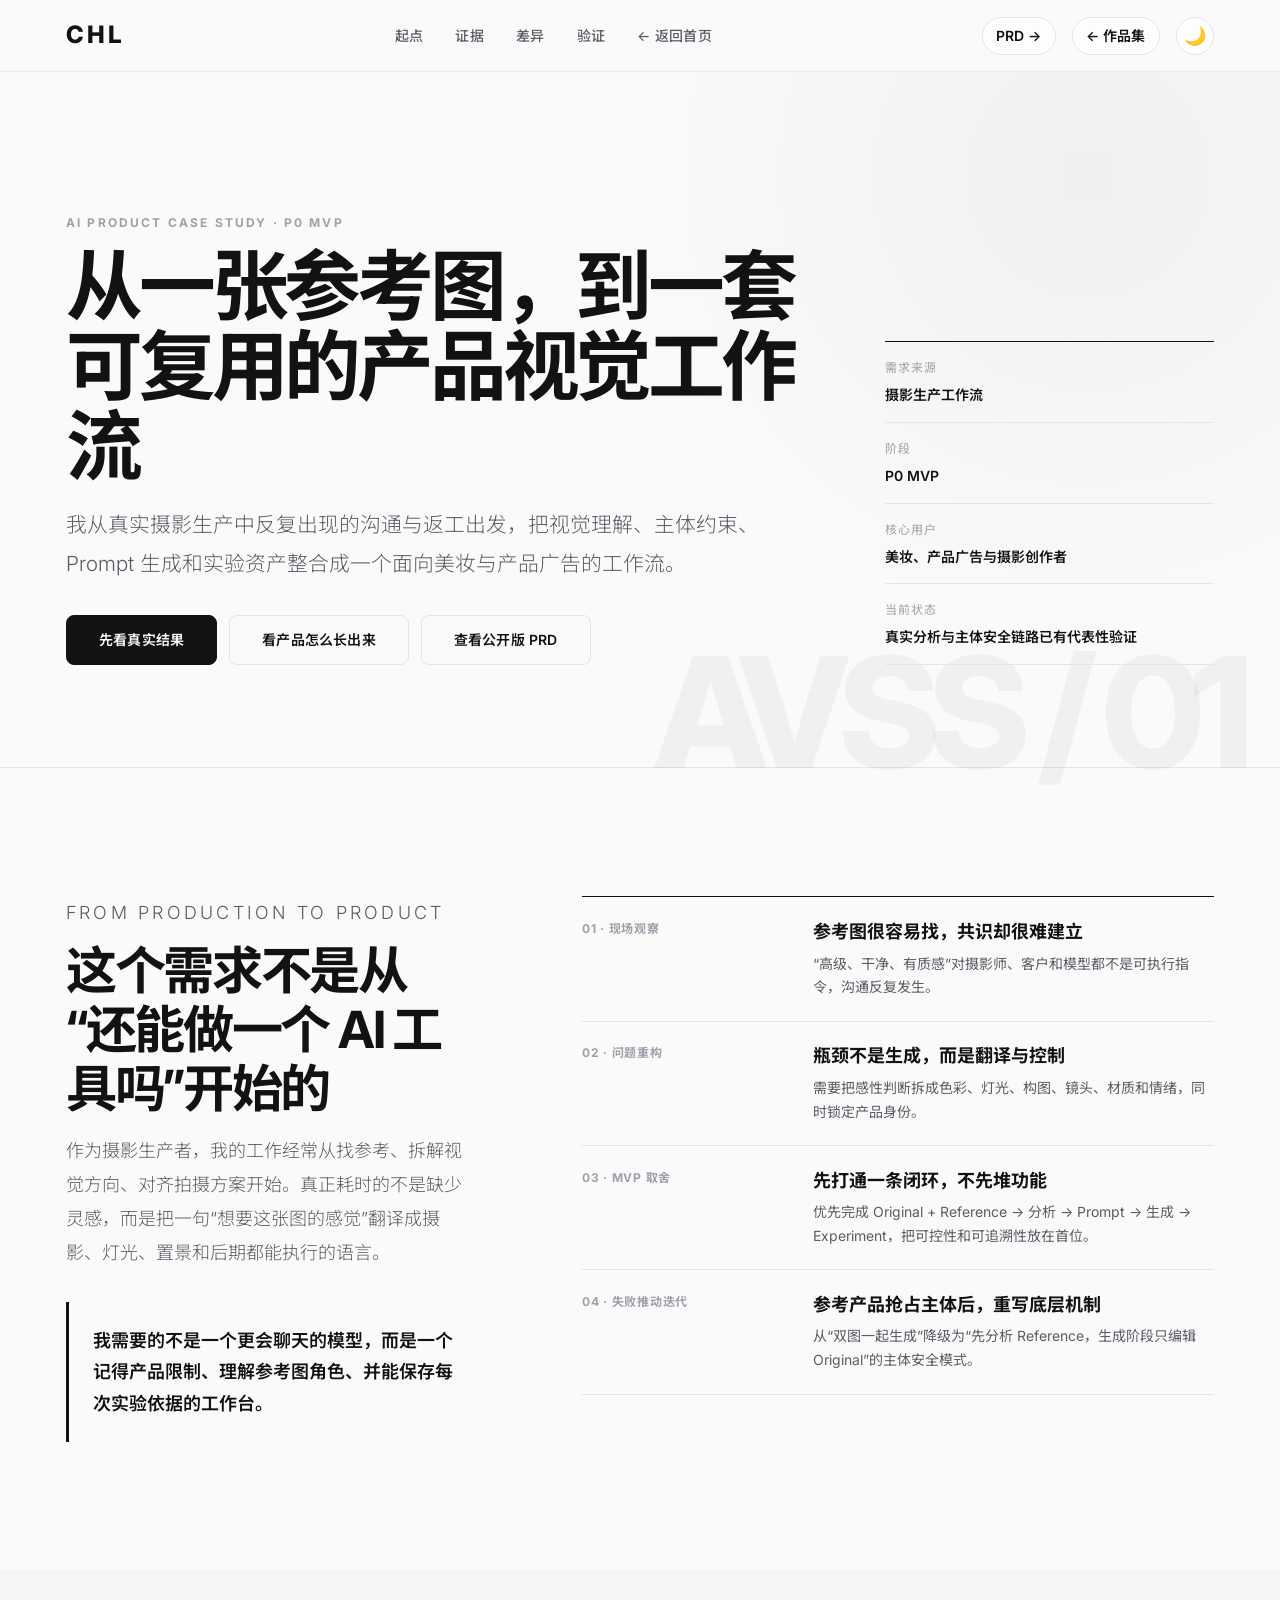
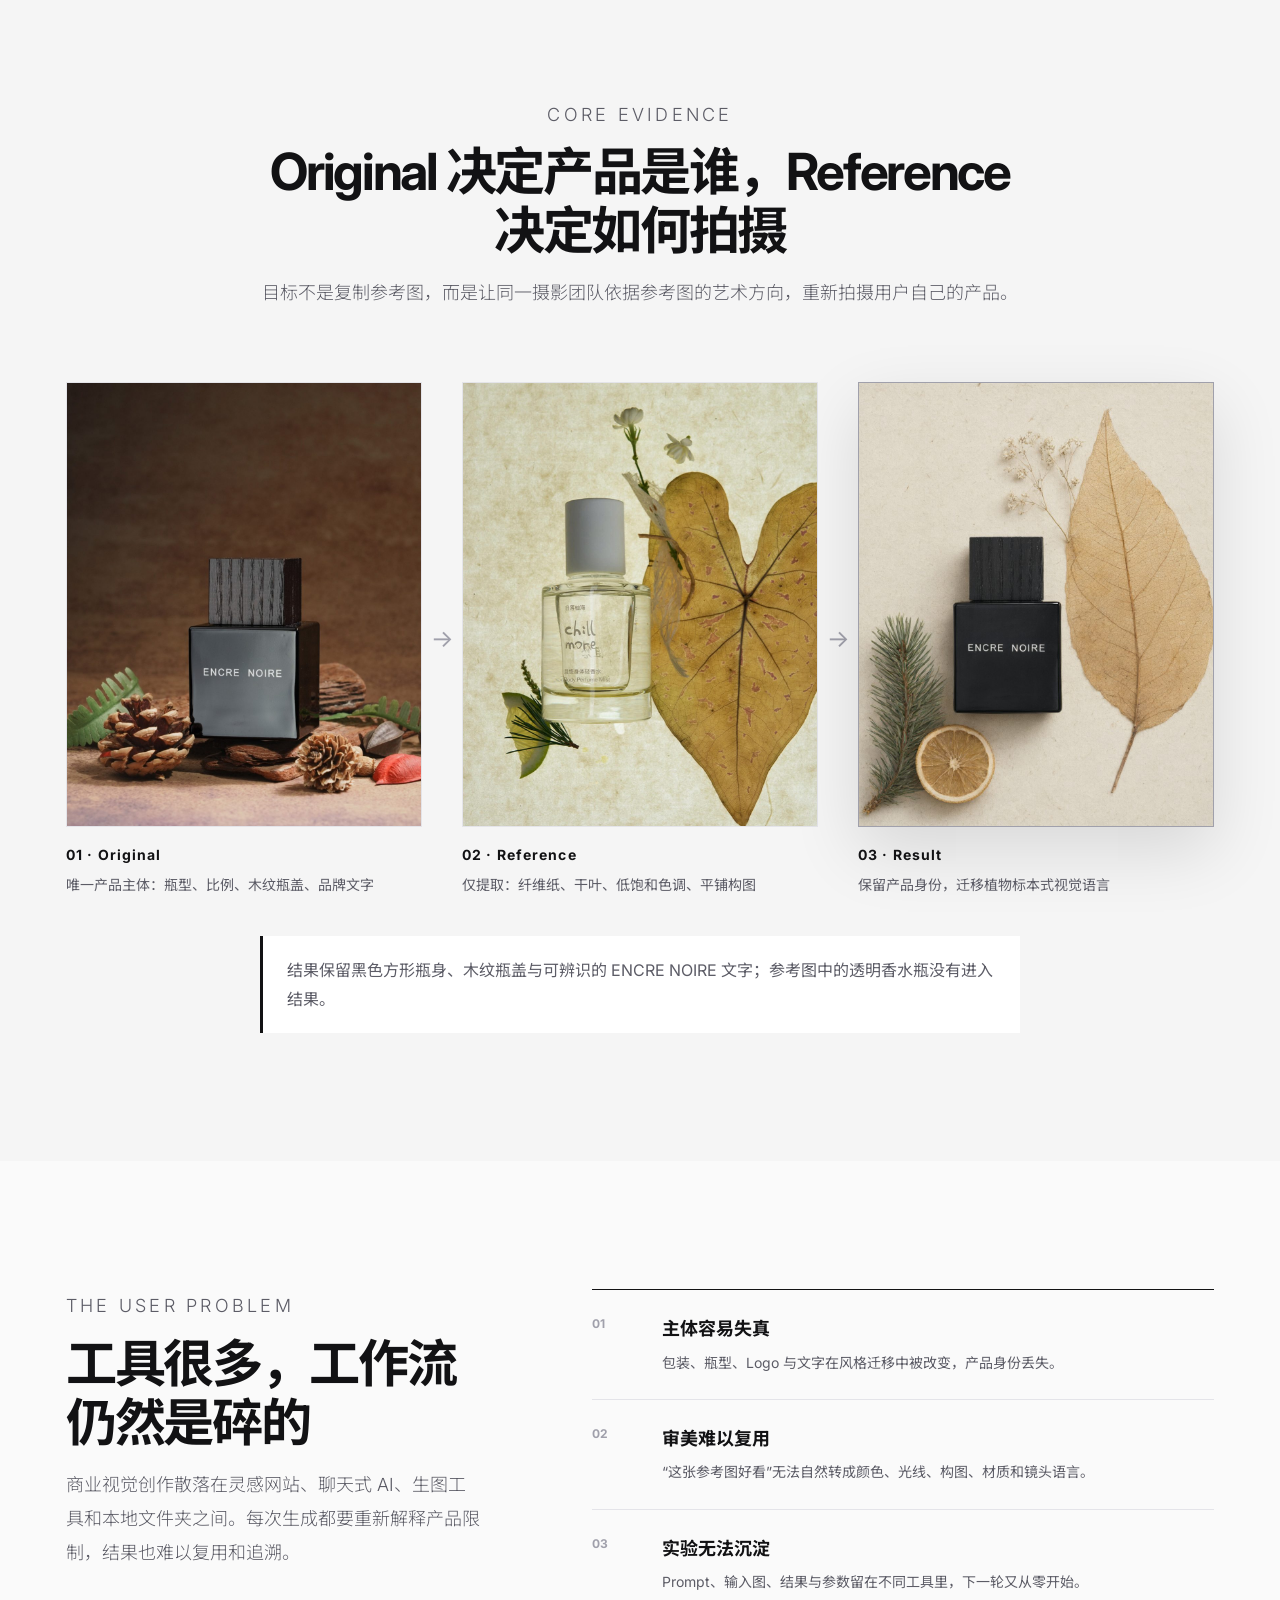
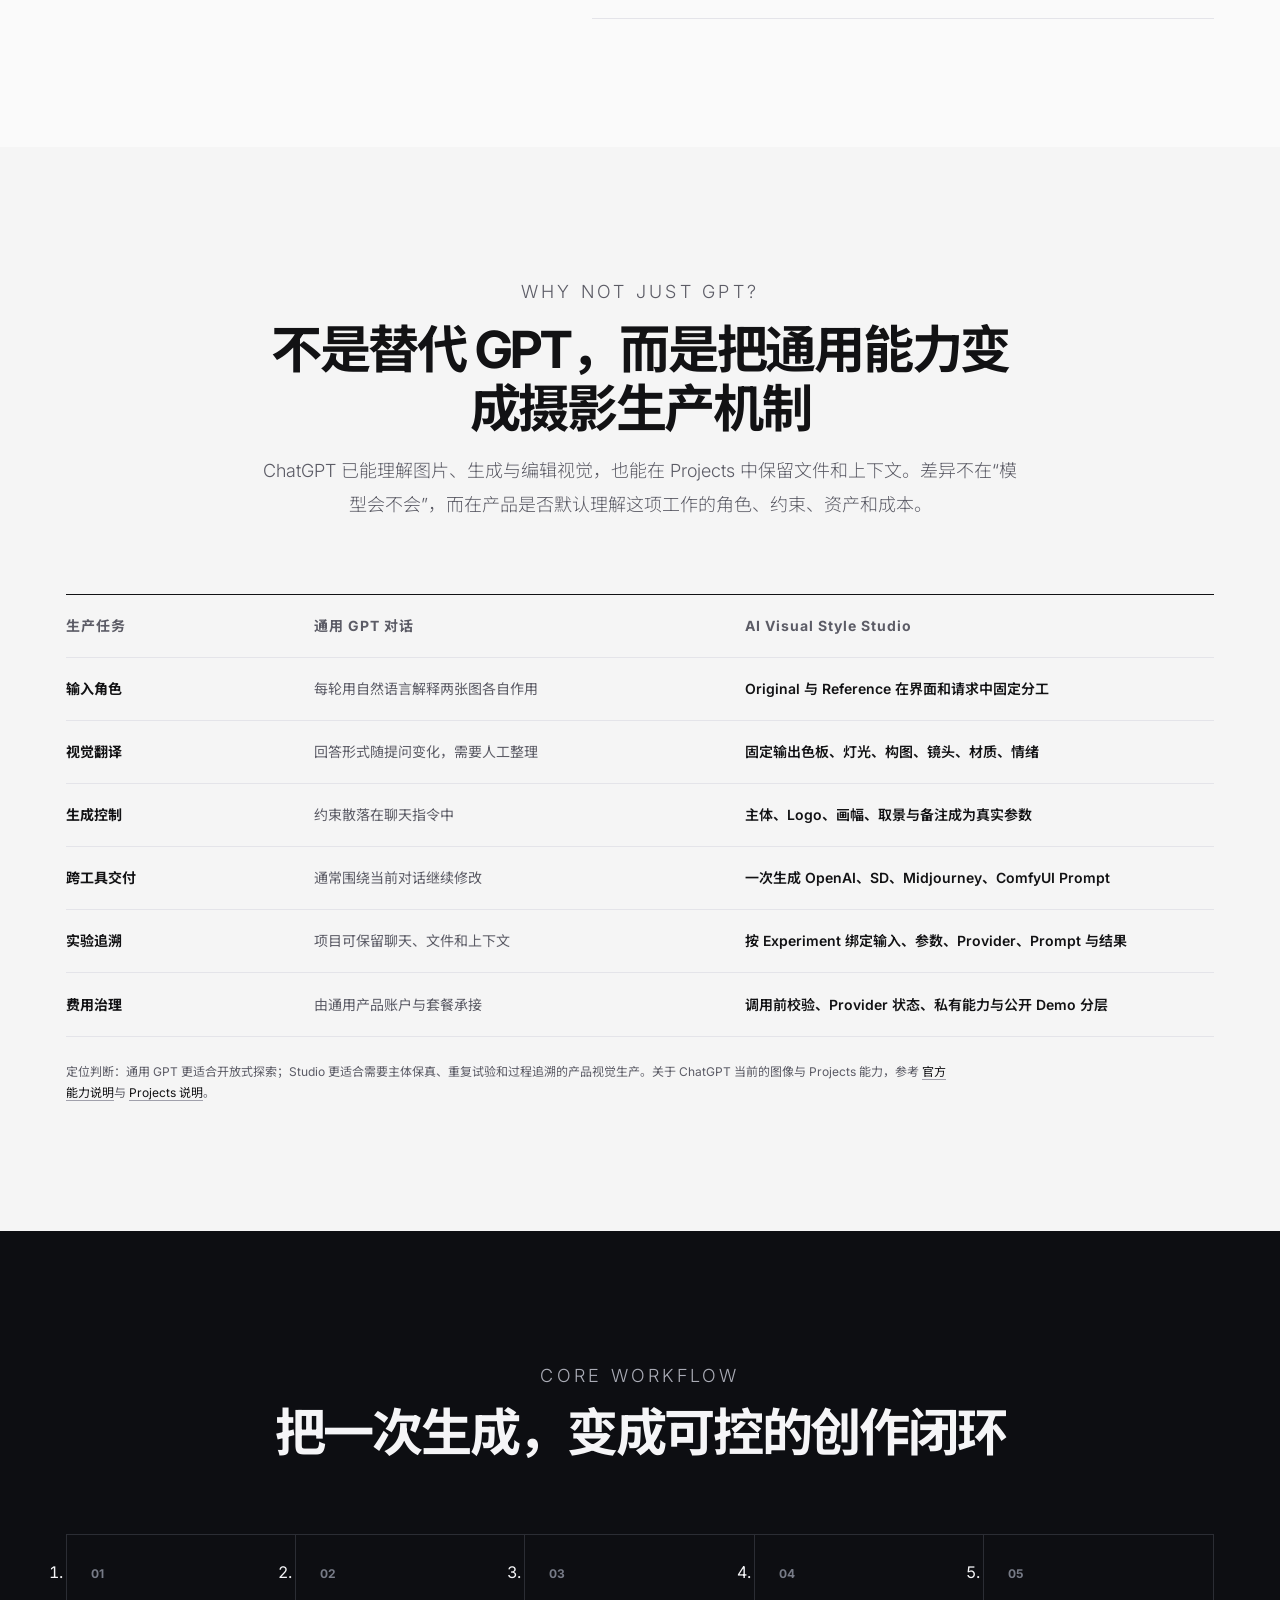
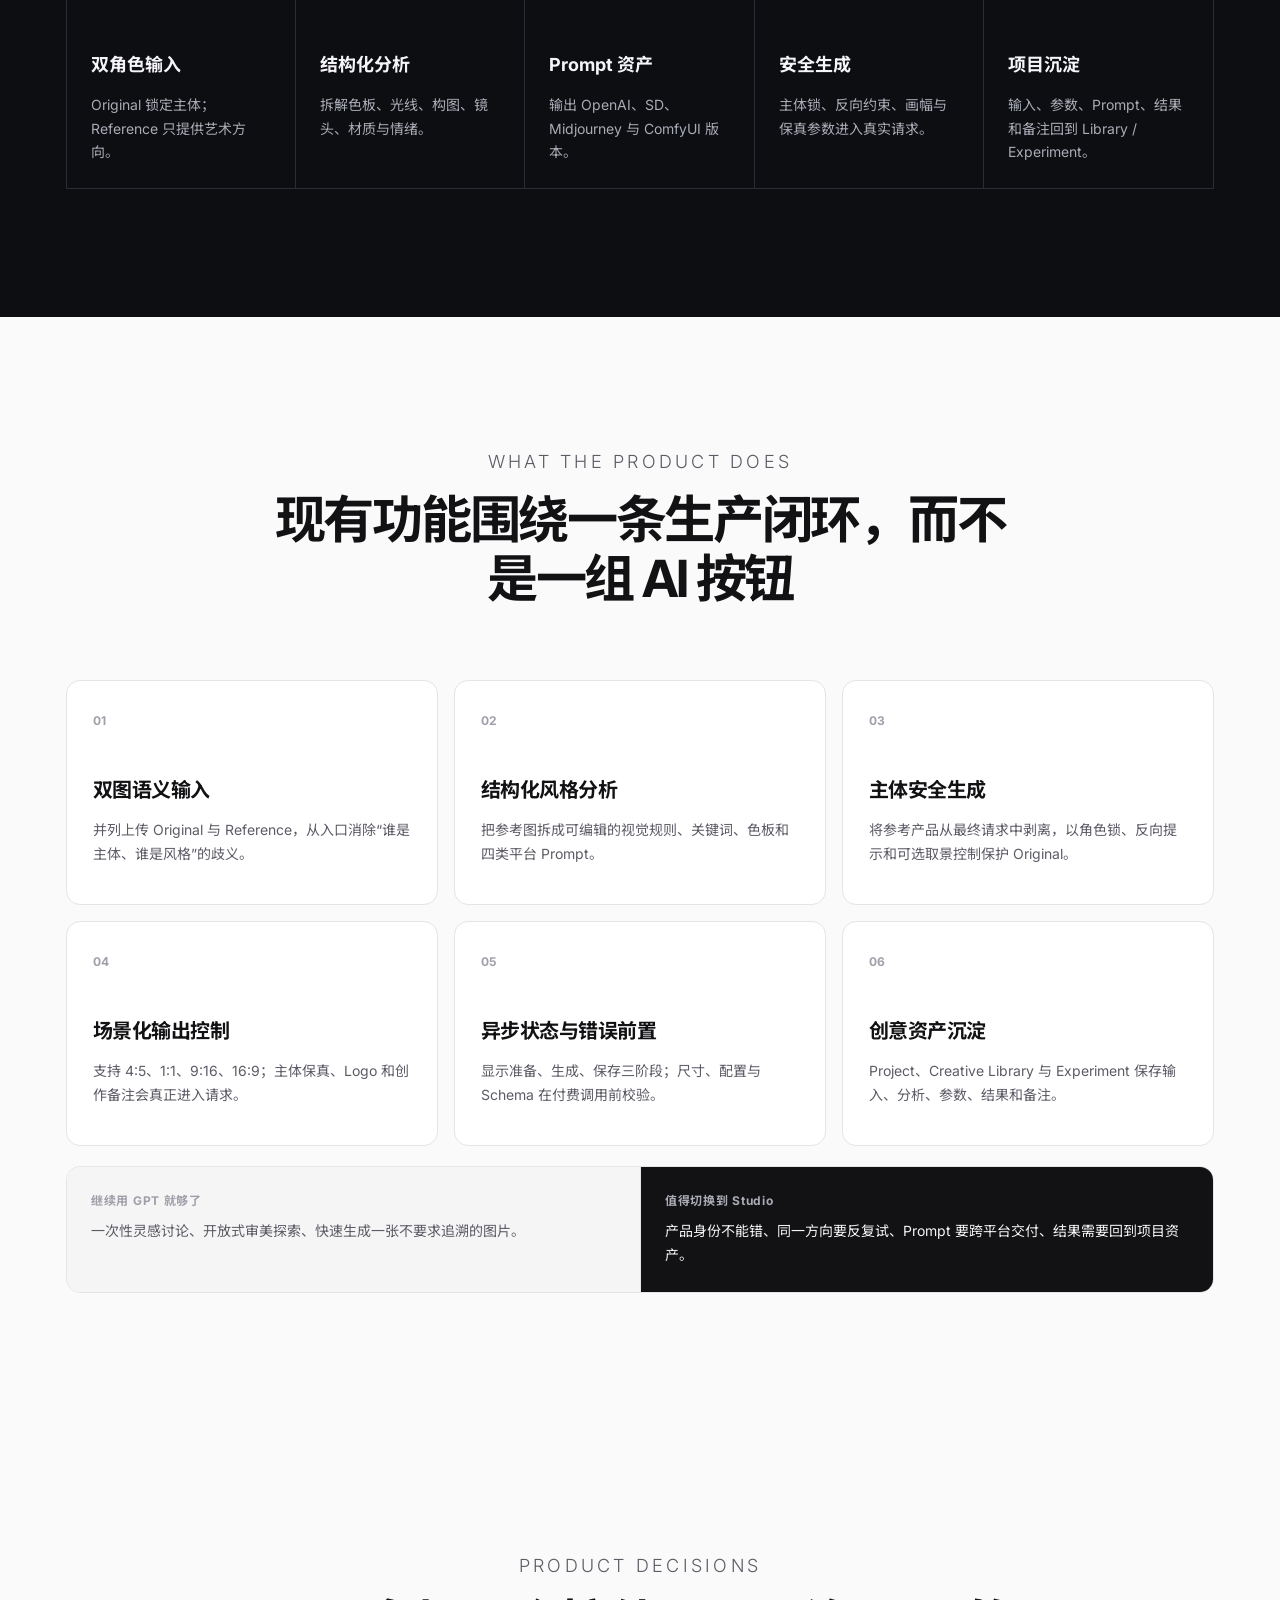
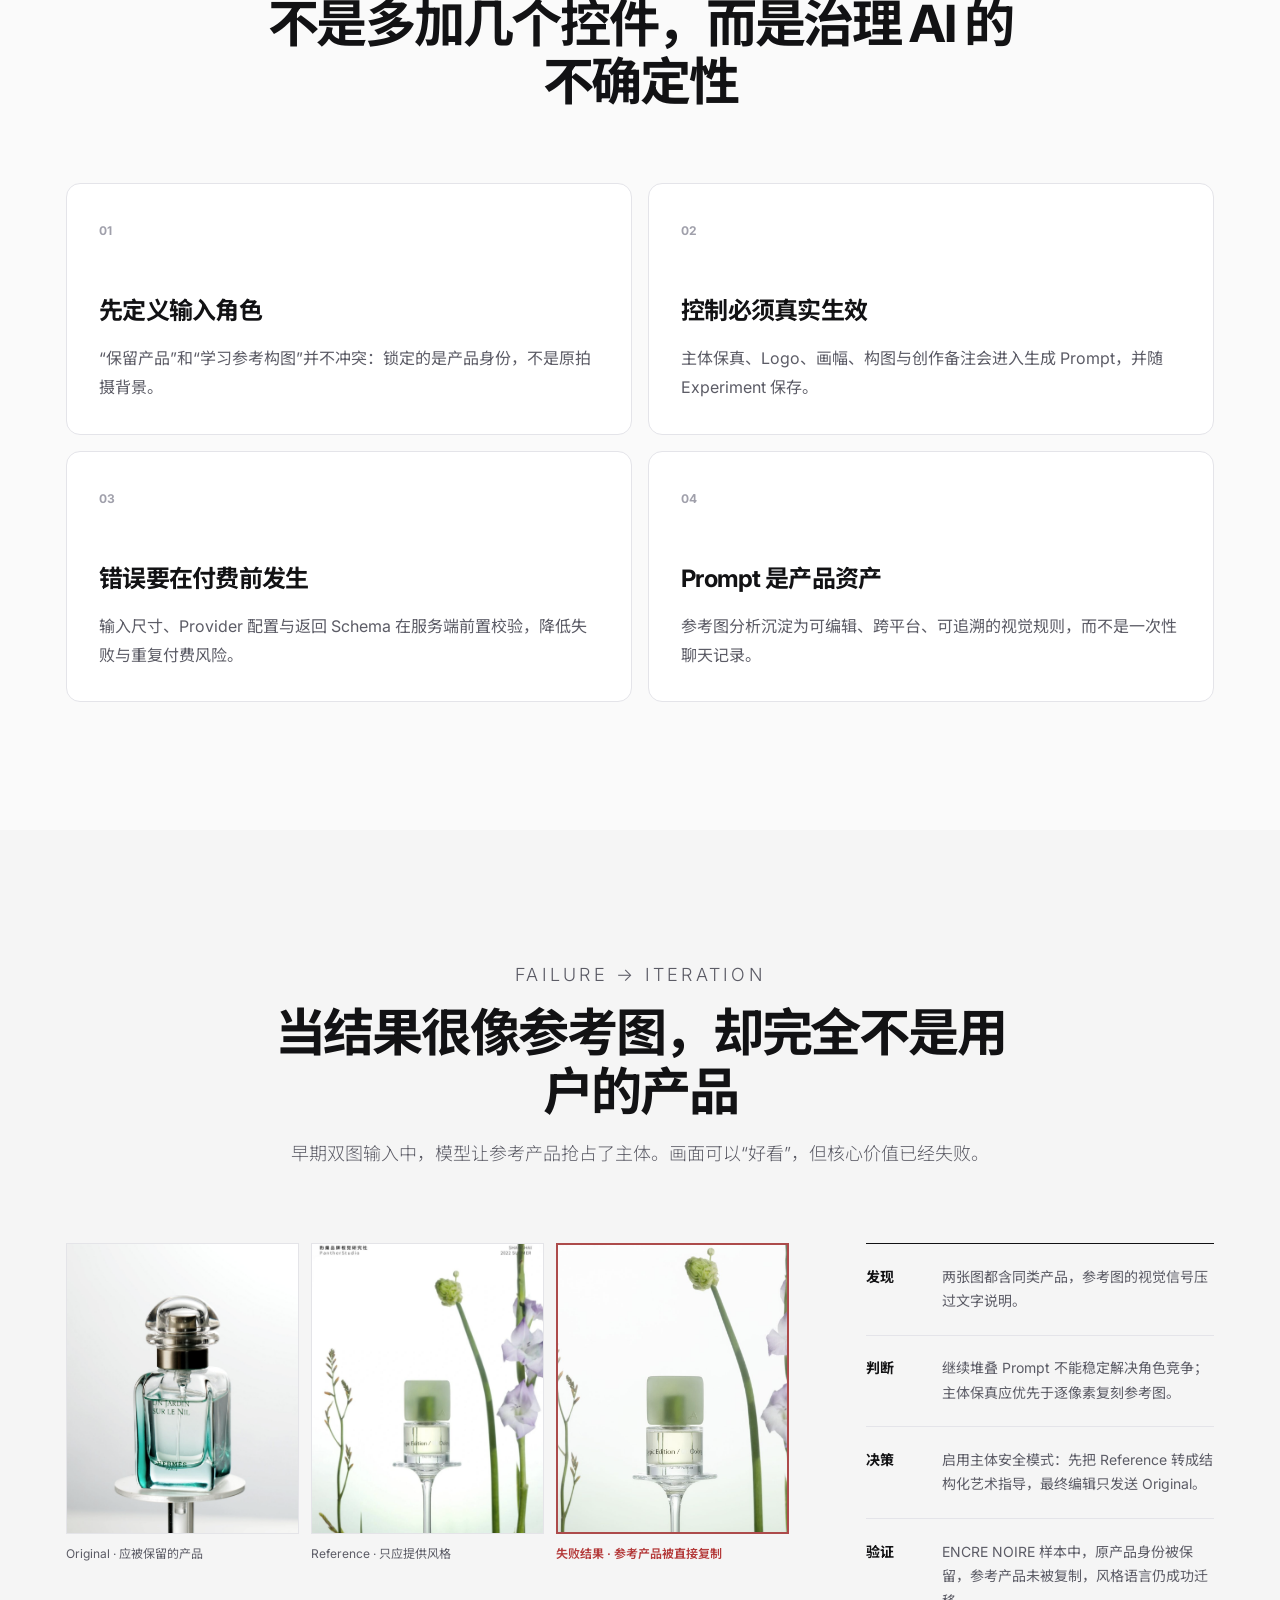
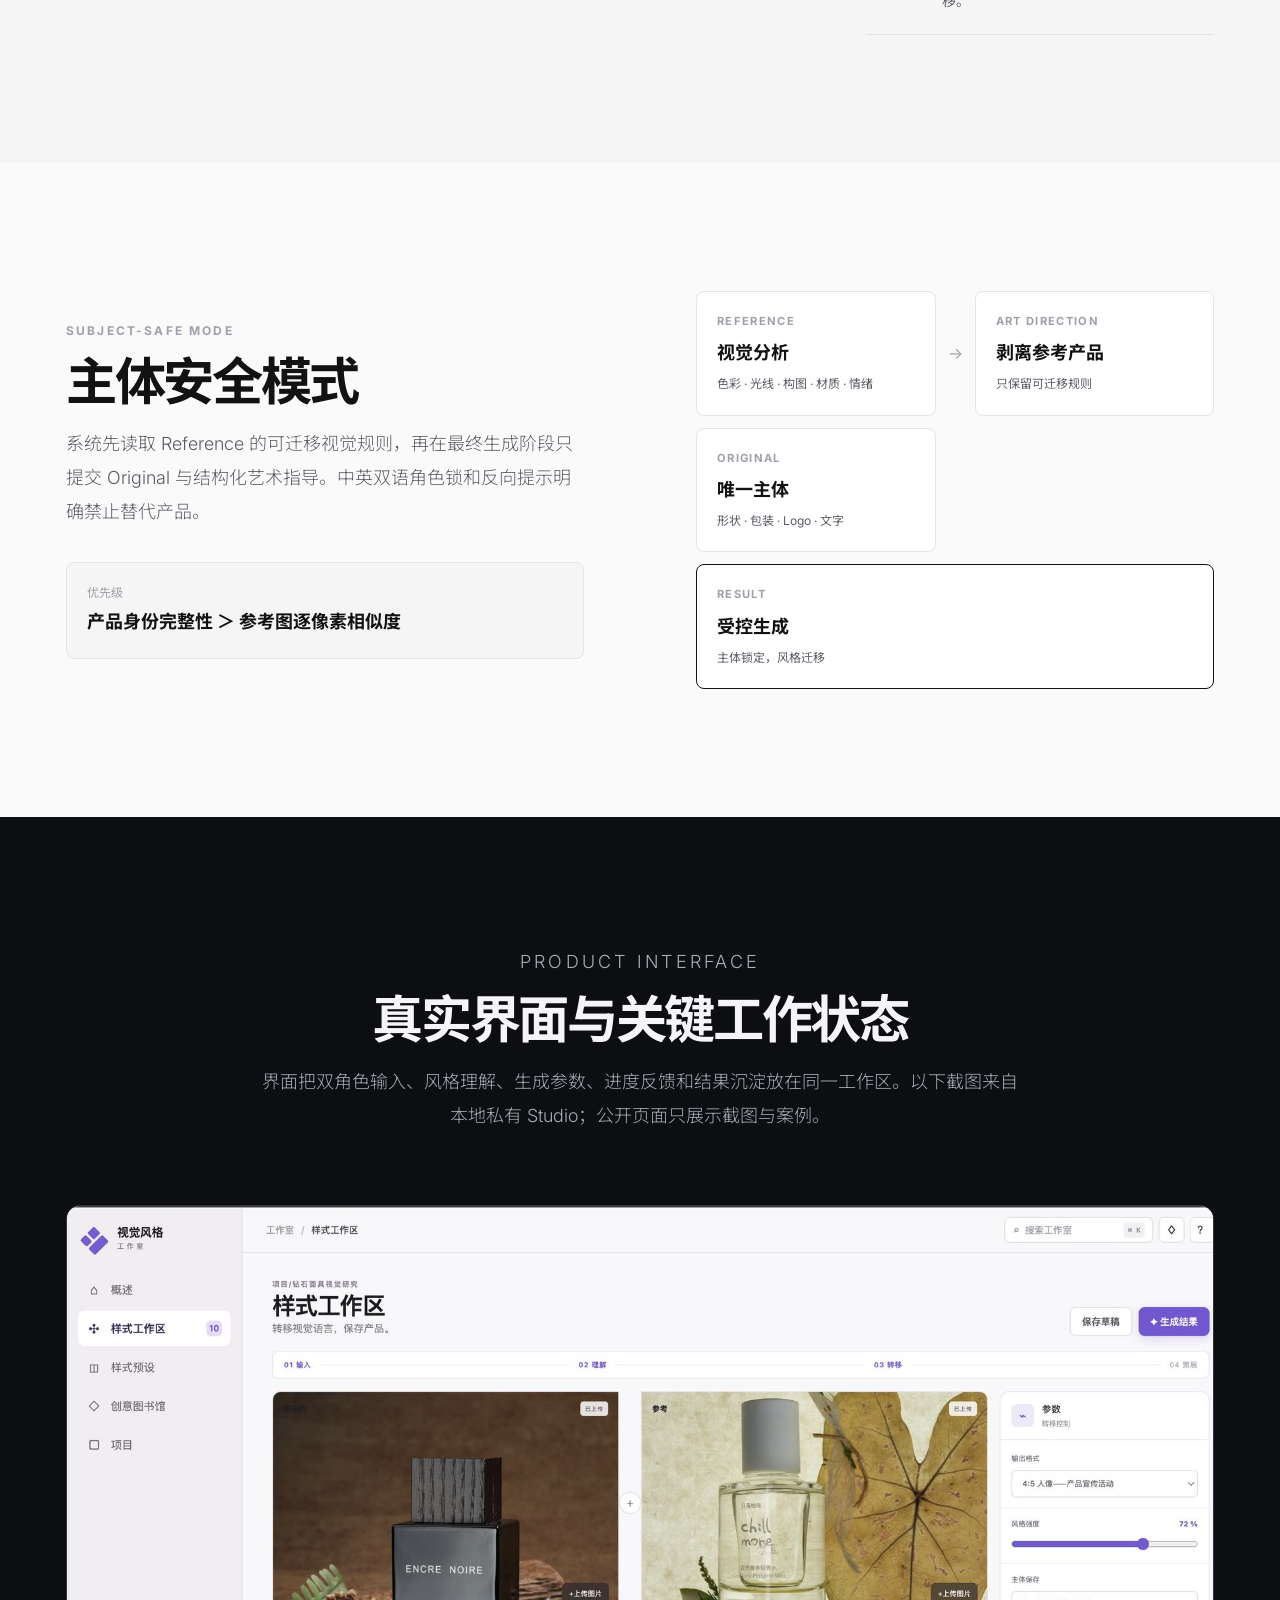
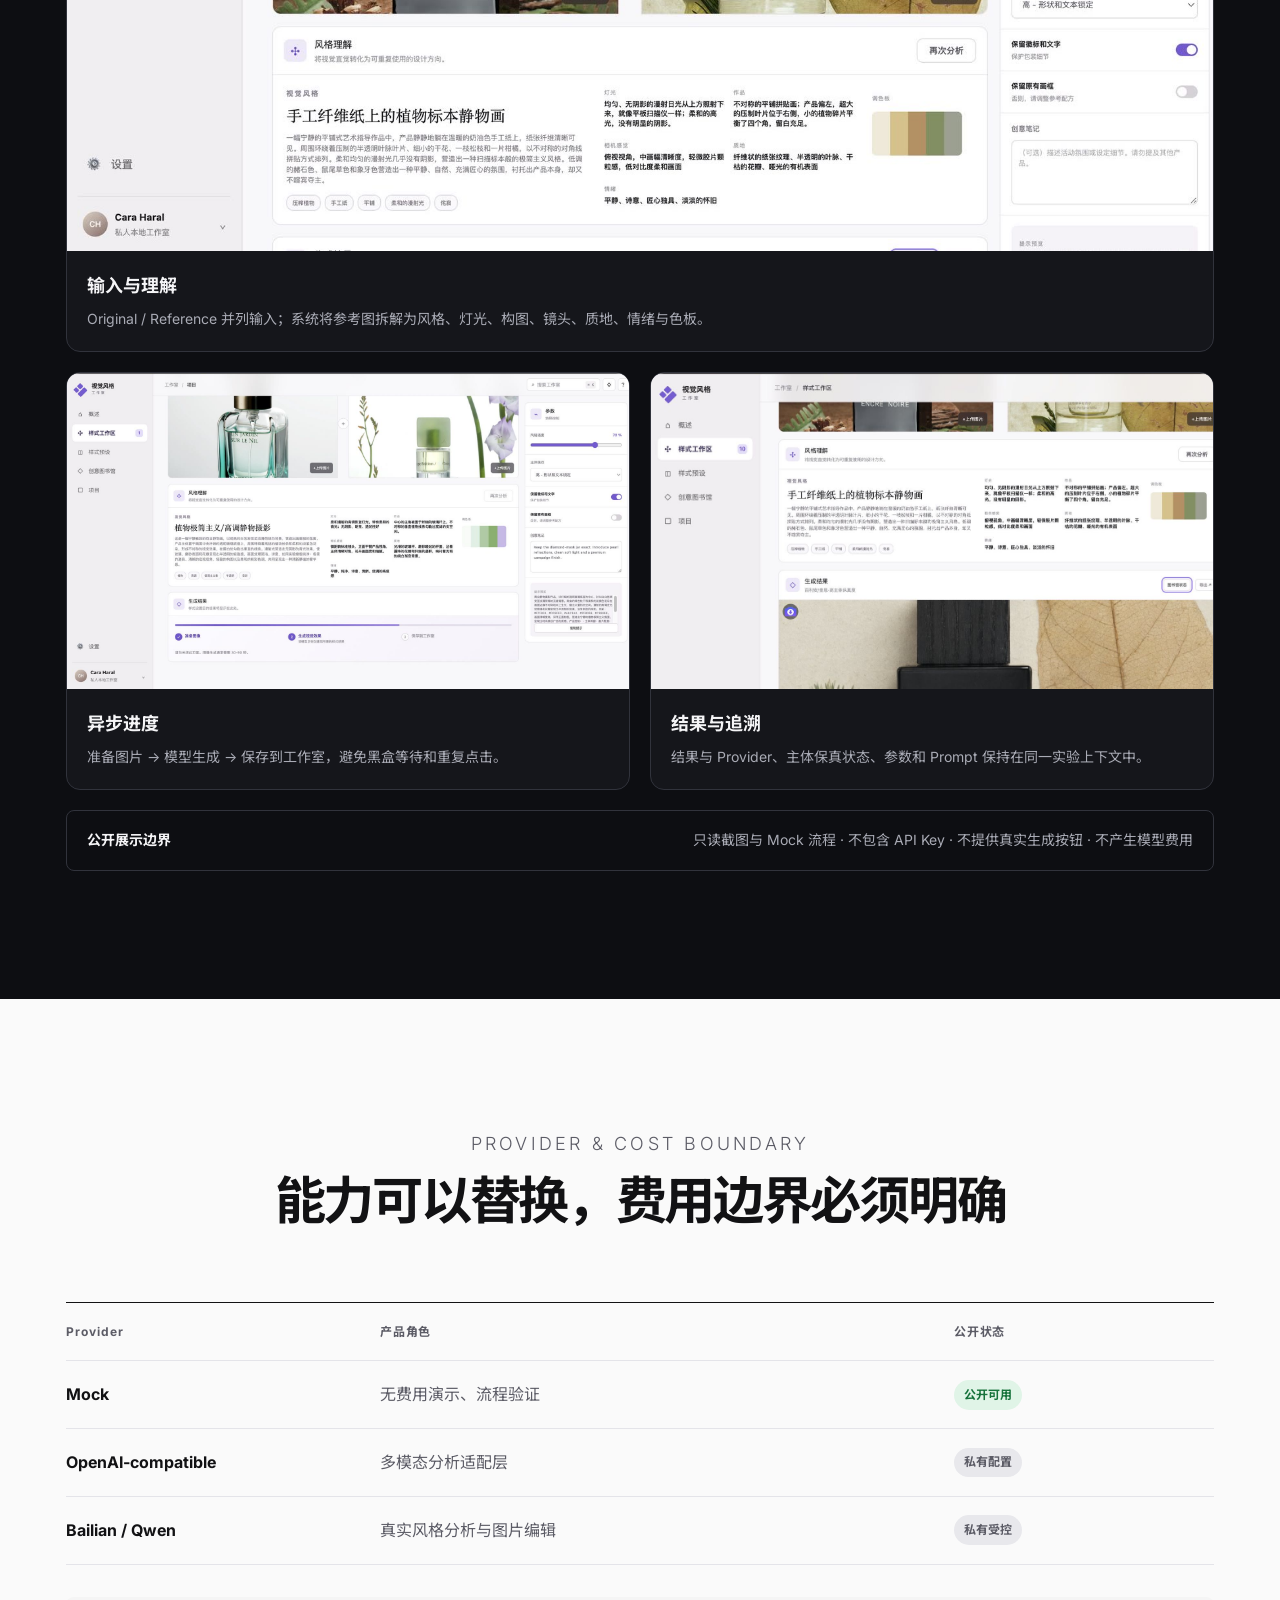
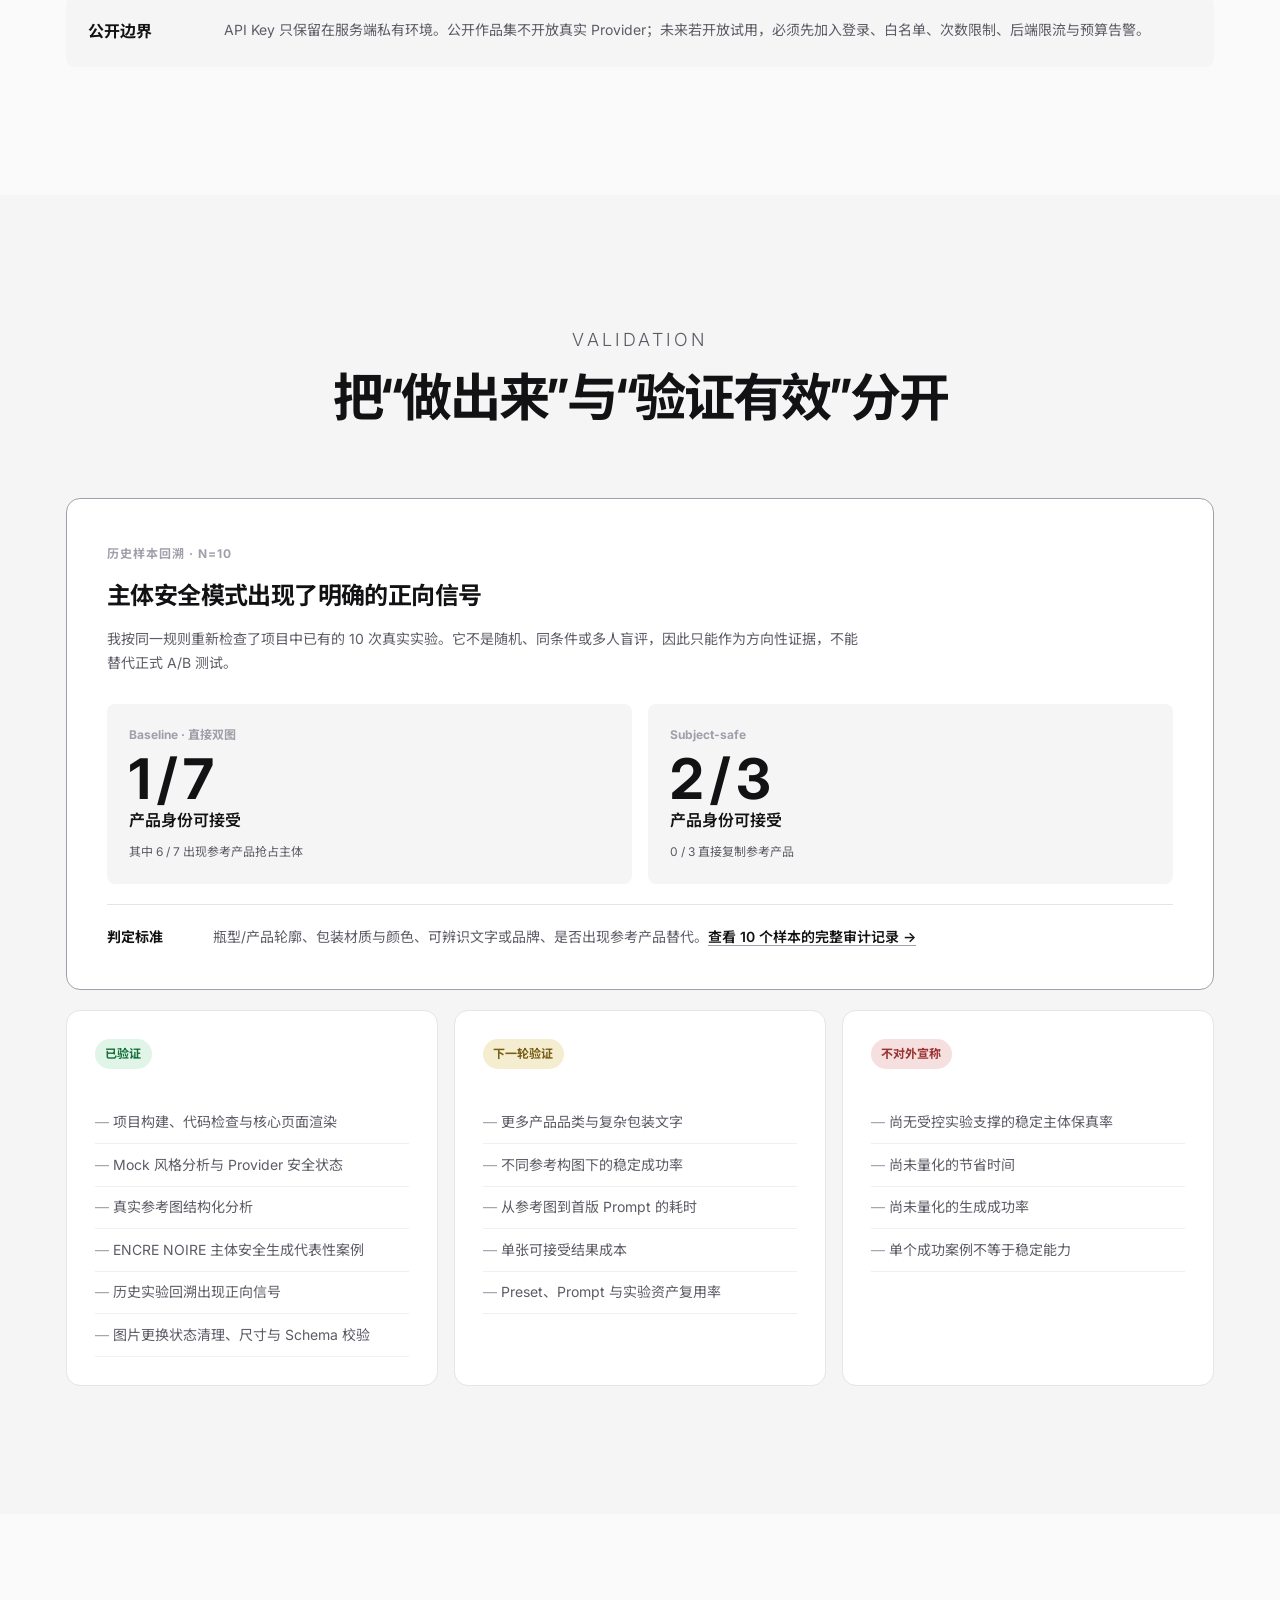
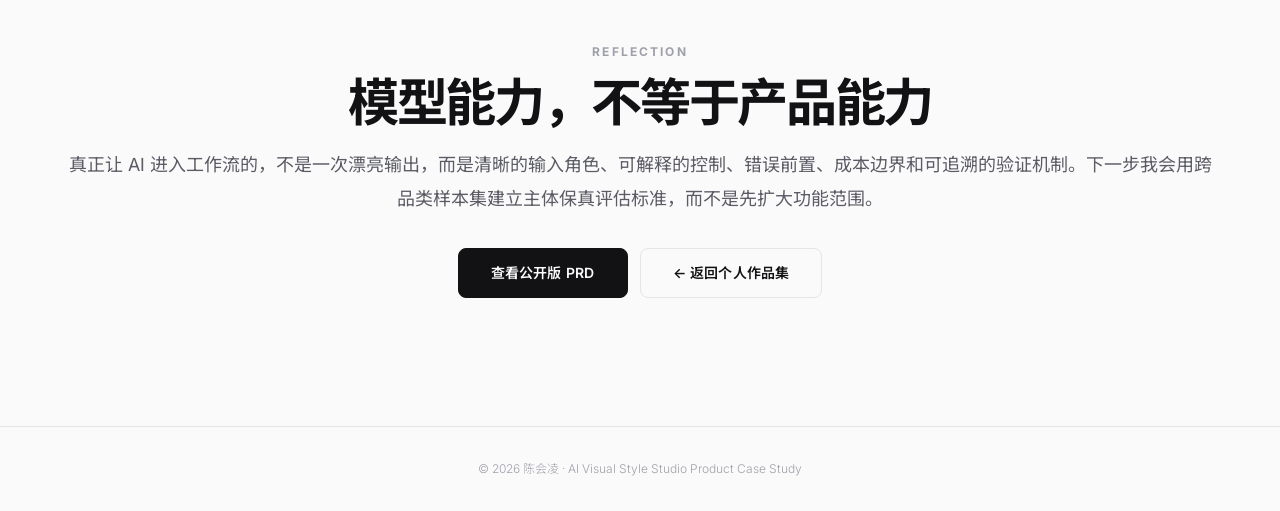
==== commit 10e61574: "完善 Case Study 与 PRD 双向导航" ====
--- a/ai-visual-style-studio/index.html
+++ b/ai-visual-style-studio/index.html
@@ -27,6 +27,7 @@
         <li><a href="https://caraharal.github.io/portfolio/" class="nav__link">← 返回首页</a></li>
       </ul>
       <div class="nav__actions">
+        <a class="case-back-link case-back-link--forward" href="prd/" aria-label="查看 AI Visual Style Studio 公开版 PRD">PRD →</a>
         <a class="case-back-link" href="https://caraharal.github.io/portfolio/" aria-label="返回个人作品集首页">← 作品集</a>
         <button class="theme-toggle" id="theme-toggle" aria-label="切换暗色模式" title="切换主题">
           <span class="theme-toggle__icon theme-toggle__icon--sun">☀️</span>
--- a/css/case-study.css
+++ b/css/case-study.css
@@ -30,6 +30,11 @@
 .case-back-link:focus-visible {
   outline: 2px solid var(--text-primary);
   outline-offset: 2px;
+}
+
+.case-back-link--forward:hover,
+.case-back-link--forward:focus-visible {
+  transform: translateX(2px);
 }
 
 .case-eyebrow {
